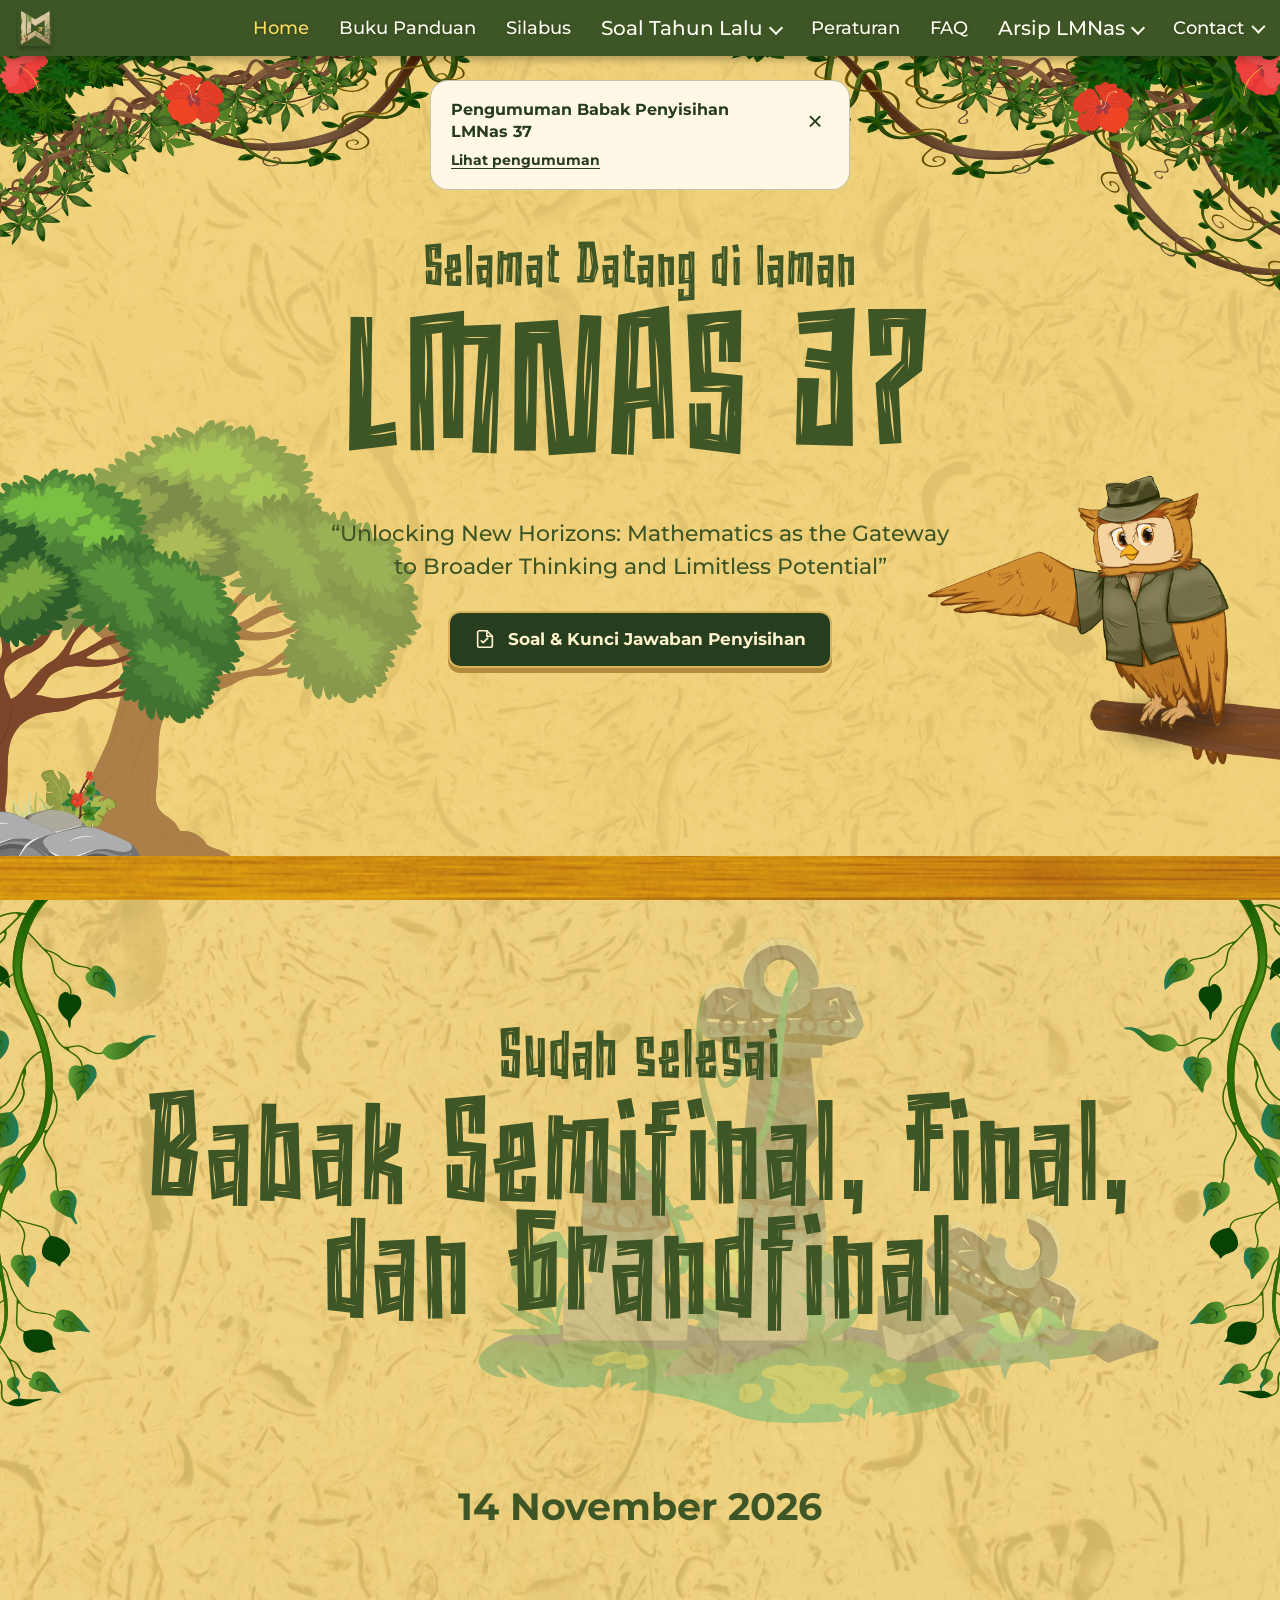
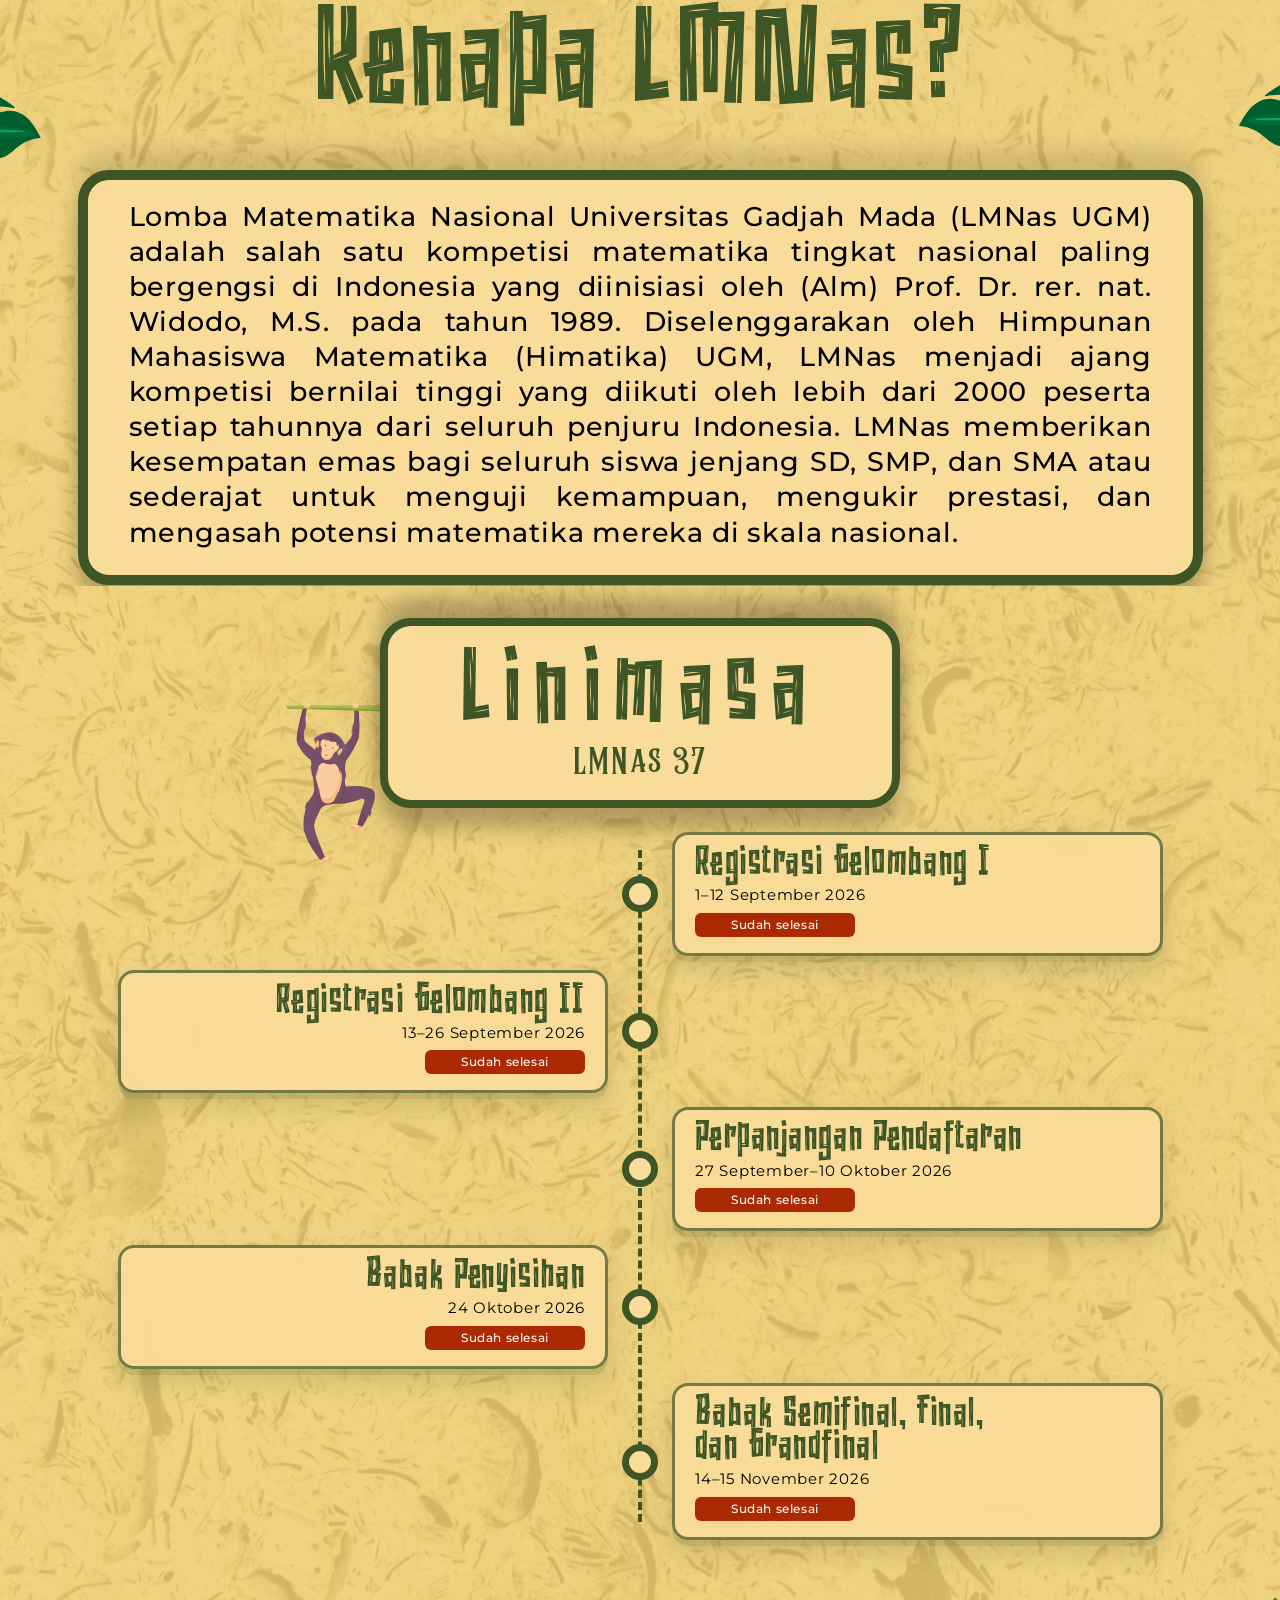
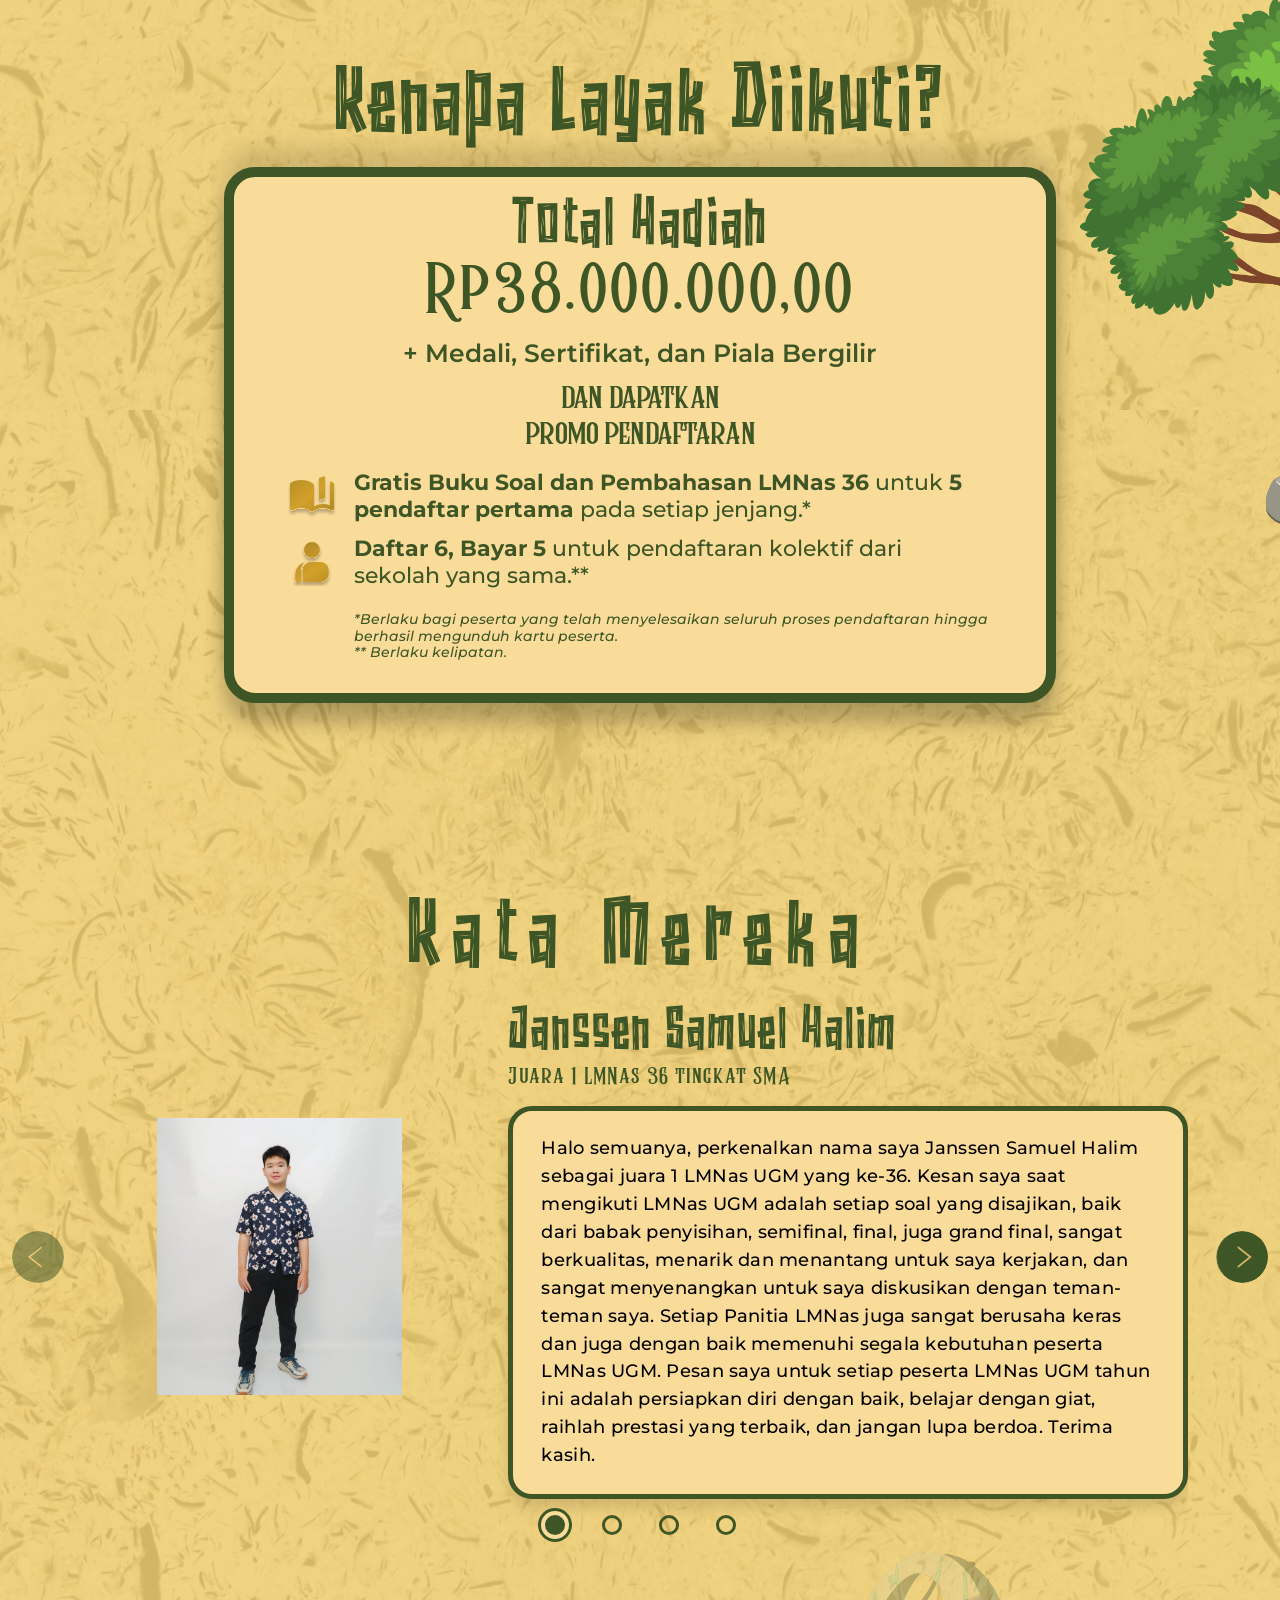
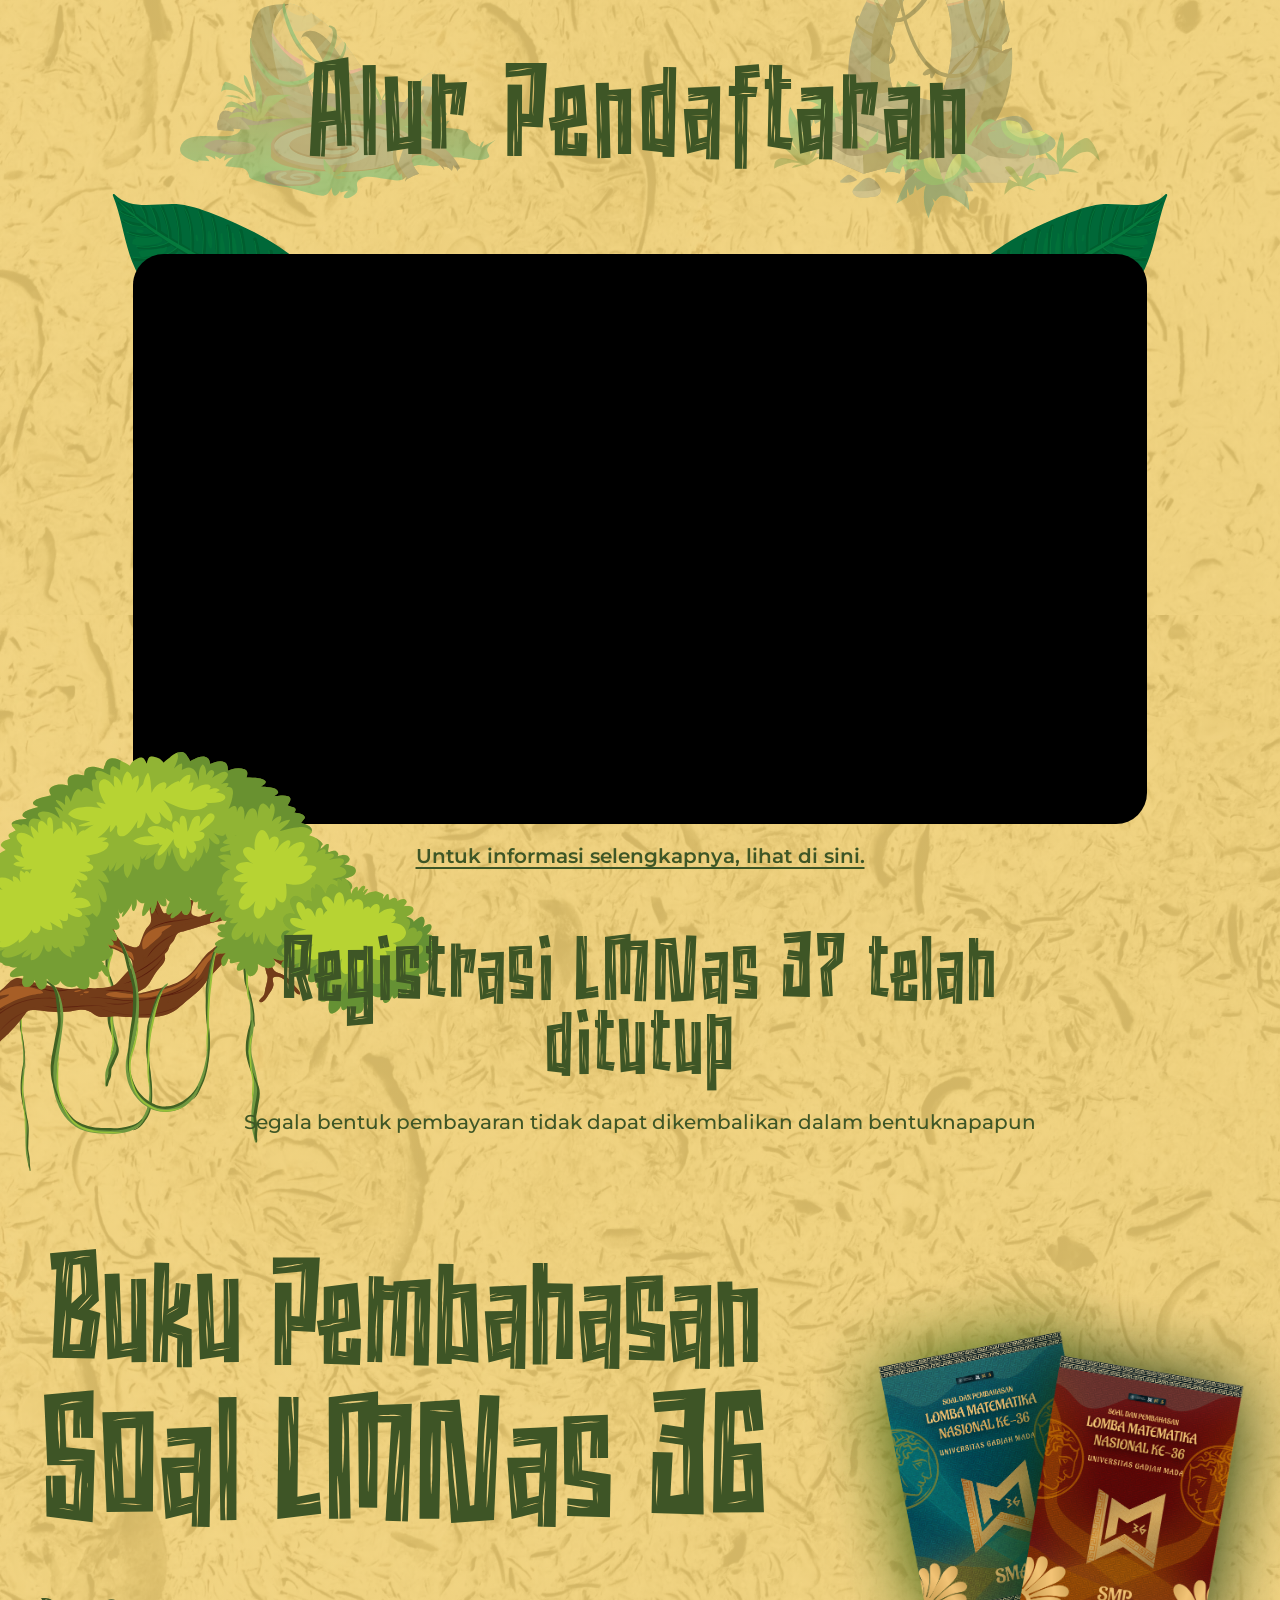
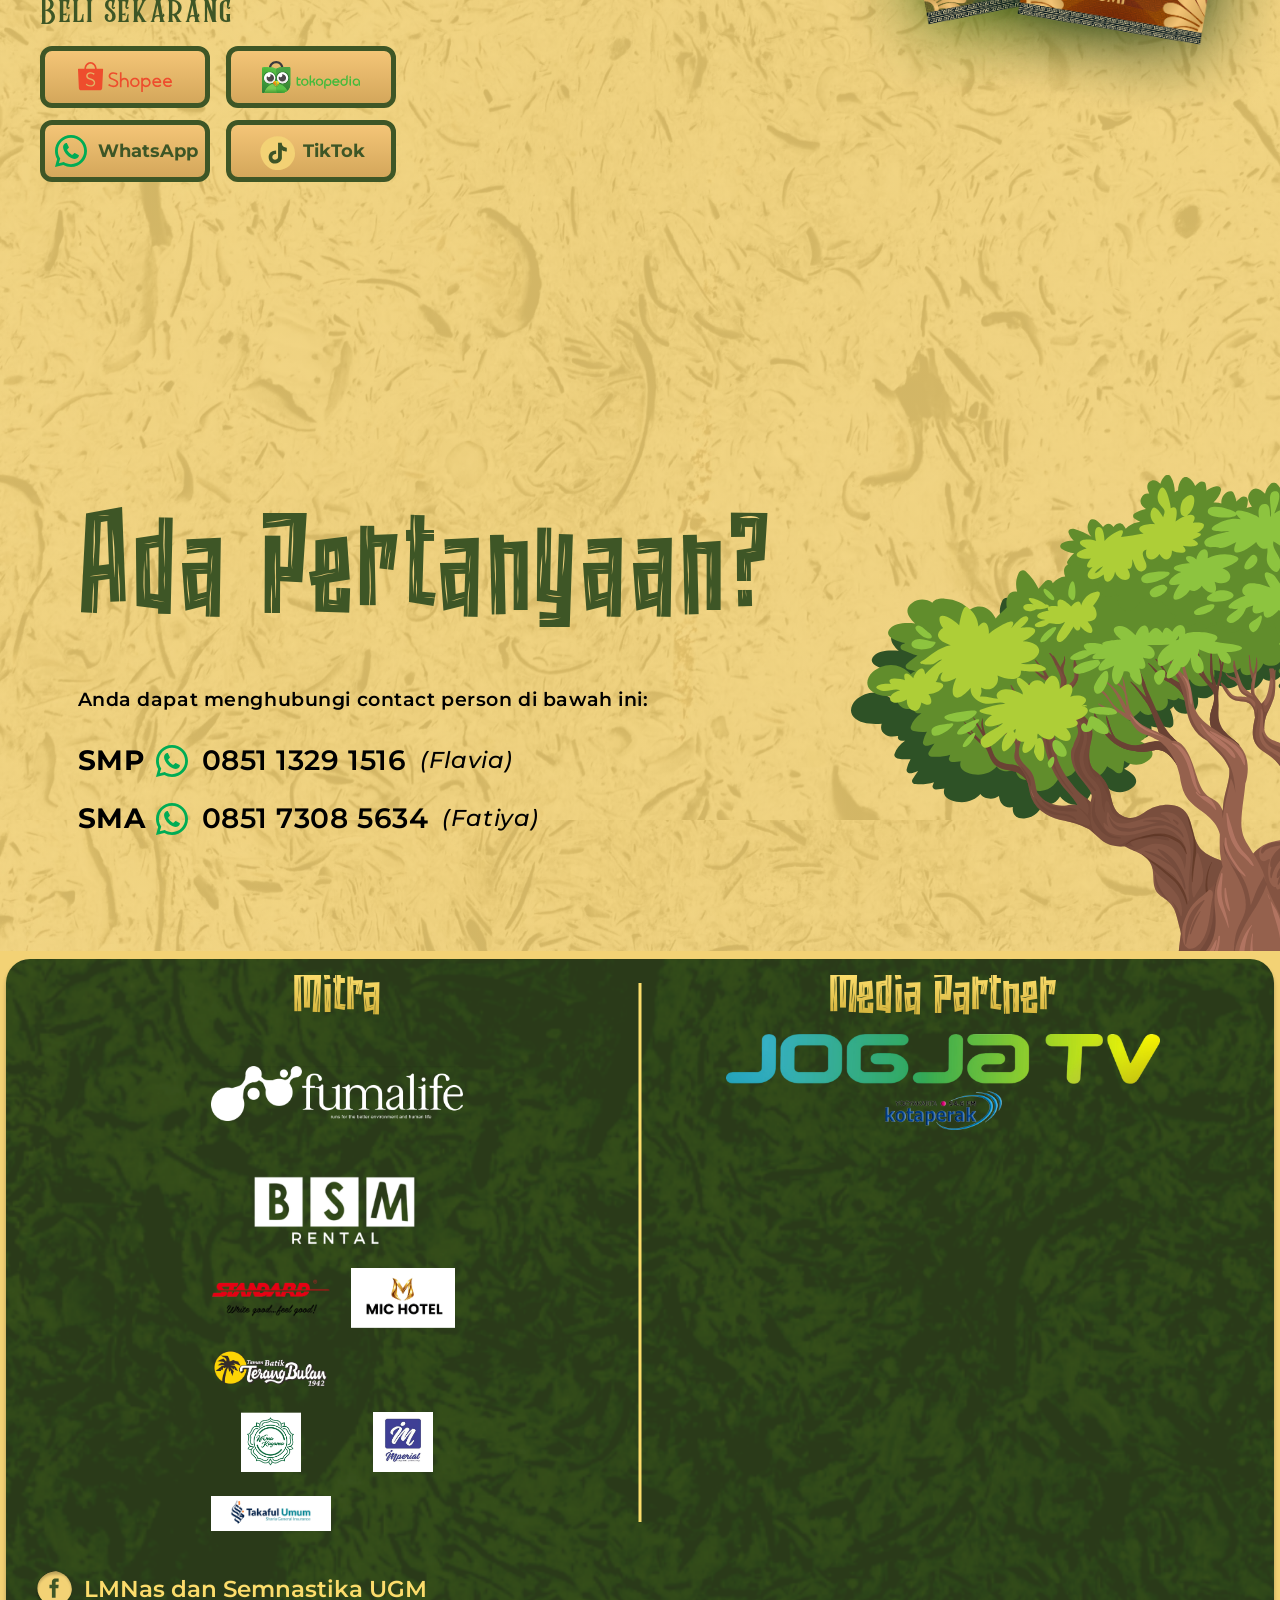
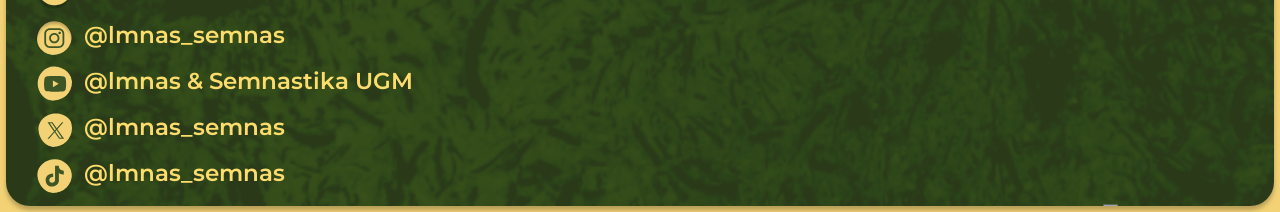
==== index.html @ 6674e200 "fix: make announcement link resilient to WordPress slash stripping" ====
<!doctype html>
<html lang="id">
  <head>
    <meta charset="utf-8" />
    <meta name="viewport" content="width=device-width, initial-scale=1" />
    <meta name="description" content="LMNAS 37 dan Semnastika 18 — kompetisi matematika nasional. Registrasi LMNas 37 telah ditutup. Babak Penyisihan: 24 Oktober 2026." />
    <meta name="robots" content="noindex,follow" />
    <meta name="theme-color" content="#3e5626" />
    <link rel="canonical" href="https://lmnas.fmipa.ugm.ac.id/" />
    <meta property="og:type" content="website" />
    <meta property="og:locale" content="id_ID" />
    <meta property="og:title" content="LMNAS 37 / Semnastika 18" />
    <meta property="og:description" content="Kompetisi matematika nasional untuk pelajar SMP dan SMA/sederajat dari seluruh Indonesia. Registrasi LMNas 37 telah ditutup. Babak Penyisihan: 24 Oktober 2026." />
    <meta property="og:url" content="https://lmnas.fmipa.ugm.ac.id/" />
    <meta property="og:image" content="https://zikzaklucu.github.io/LMNAS-37/Assets/figma/header-logo-bar.png" />
    <meta property="og:image:width" content="933" />
    <meta property="og:image:height" content="218" />
    <meta property="og:image:alt" content="Logo Universitas Gadjah Mada, HIMATIKA, LMNAS 37, dan Semnastika 18" />
    <meta name="twitter:card" content="summary_large_image" />
    <meta name="twitter:title" content="LMNAS 37 / Semnastika 18" />
    <meta name="twitter:description" content="Kompetisi matematika nasional untuk pelajar SMP dan SMA/sederajat dari seluruh Indonesia. Registrasi LMNas 37 telah ditutup. Babak Penyisihan: 24 Oktober 2026." />
    <meta name="twitter:image" content="https://zikzaklucu.github.io/LMNAS-37/Assets/figma/header-logo-bar.png" />
    <meta name="twitter:image:alt" content="Logo Universitas Gadjah Mada, HIMATIKA, LMNAS 37, dan Semnastika 18" />
    <title>LMNAS 37 / Semnastika 18</title>
    <link rel="icon" href="Assets/figma/nav-mark-216.png" type="image/png" />
    <link rel="preconnect" href="https://fonts.googleapis.com" />
    <link rel="preconnect" href="https://fonts.gstatic.com" crossorigin />
    <link href="https://fonts.googleapis.com/css2?family=Montserrat:wght@400;500;600;700&amp;display=swap" rel="stylesheet" />
    <link rel="stylesheet" href="style.css?v=182" />
    <link rel="stylesheet" href="hero-leaves.css?v=6" />
    <link rel="stylesheet" href="hero-owl.css?v=5" />
    <link rel="stylesheet" href="sponsor-tiers.css?v=1" />
    <link rel="stylesheet" href="registration-extension.css?v=3" />
    <link rel="stylesheet" href="answer-key.css?v=4" />
    <link rel="stylesheet" href="announcement.css?v=2" />
    <script src="navigation.js?v=4" defer></script>
    <script src="archive-navigation.js?v=1" defer></script>
    <script src="site-config.js?v=9" defer></script>
    <script src="announcement.js?v=2" defer></script>
    <script src="answer-key.js?v=2" defer></script>
    <script src="countdown.js?v=8" defer></script>
    <script src="script.js?v=17" defer></script>
  </head>
  <body>
    <aside class="floating-announcement" data-preliminary-announcement aria-labelledby="preliminary-announcement-title">
      <div class="floating-announcement-copy">
        <h2 id="preliminary-announcement-title">Pengumuman Babak Penyisihan LMNas 37</h2>
        <p data-announcement-body>Tautan pengumuman akan tersedia segera.</p>
      </div>
      <button class="floating-announcement-close" data-announcement-close type="button" aria-label="Tutup pengumuman babak penyisihan"><span aria-hidden="true">×</span></button>
    </aside>
    <a class="skip-link" href="#main-content">Lewati ke konten utama</a>

    <header class="site-header">
      <a class="brand-mark" href="#home" aria-label="LMNAS 37">
        <img src="Assets/figma/nav-mark-216.png" alt="" />
      </a>
      <button class="nav-toggle" type="button" aria-expanded="false" aria-controls="primary-navigation">
        <span>Menu</span>
        <span class="nav-toggle-icon" aria-hidden="true"></span>
      </button>
      <nav id="primary-navigation" aria-label="Navigasi utama">
        <a href="#home">Home</a>

        <a href="buku-panduan/">Buku Panduan</a>
        <a href="https://drive.google.com/drive/folders/1imqxenO6Xh_K6TGj5i14sCKNBGKQ0Jho?usp=sharing" target="_blank" rel="noopener noreferrer">Silabus</a>
        <details class="nav-papers">
          <summary>Soal Tahun Lalu</summary>
          <div class="nav-papers-menu">
            <a href="soal/36/index.html">LMNas 36</a>
            <a href="soal/35/index.html">LMNas 35</a>
            <a href="soal/34/index.html">LMNas 34</a>
          </div>
        </details>
        <a href="peraturan/">Peraturan</a>
        <a href="faq/">FAQ</a>
        <details class="nav-papers nav-archive">
          <summary>Arsip LMNas</summary>
          <div class="nav-papers-menu">
            <a href="https://lmnas.fmipa.ugm.ac.id/lmnas-36">LMNas 36</a>
            <a href="https://lmnas.fmipa.ugm.ac.id/lmnas-35">LMNas 35</a>
            <a href="https://lmnas.fmipa.ugm.ac.id/beranda-lmnas-34">LMNas 34</a>
            <a href="https://lmnas.fmipa.ugm.ac.id/beranda-lmnas-33">LMNas 33</a>
          </div>
        </details>
        <div class="nav-contact">
          <button type="button" class="nav-contact-toggle" aria-expanded="false" aria-controls="nav-contact-menu">Contact</button>
          <div id="nav-contact-menu" class="nav-contact-menu" hidden>
            <a href="https://wa.me/6285113291516" target="_blank" rel="noopener noreferrer">SMP Contact Person</a>
            <a href="https://wa.me/6285173085634" target="_blank" rel="noopener noreferrer">SMA Contact Person</a>
          </div>
        </div>
      </nav>
    </header>

    <main id="main-content">
      <section class="hero" id="home" aria-labelledby="hero-title" data-hero-owl>
        <div class="hero-leaves" aria-hidden="true">
          <span class="hero-leaf"></span><span class="hero-leaf"></span><span class="hero-leaf"></span>
          <span class="hero-leaf"></span><span class="hero-leaf"></span><span class="hero-leaf"></span>
          <span class="hero-leaf"></span><span class="hero-leaf"></span><span class="hero-leaf"></span>
          <span class="hero-leaf"></span><span class="hero-leaf"></span><span class="hero-leaf"></span>
          <span class="hero-leaf"></span><span class="hero-leaf"></span><span class="hero-leaf"></span>
          <span class="hero-leaf"></span><span class="hero-leaf"></span><span class="hero-leaf"></span>
        </div>

        <img class="hero-art" src="Assets/figma/hero-expedition-updated.svg" alt="" aria-hidden="true" />
        <div class="hero-canopy" aria-hidden="true">
          <img class="hero-canopy-figma hero-canopy-figma--left" src="Assets/figma/hero-canopy-figma.svg" width="1440" height="358" alt="" />
          <img class="hero-canopy-figma hero-canopy-figma--right" src="Assets/figma/hero-canopy-figma.svg" width="1440" height="358" alt="" />
          <img class="hero-branch-right" src="Assets/figma/hero-branch-right.svg" alt="" />
          <img class="hero-canopy-right" src="Assets/figma/hero-canopy-right.svg" alt="" />
          <img class="hero-canopy-left" src="Assets/figma/hero-canopy-left.svg" alt="" />
          <img class="hero-vine-left" src="Assets/figma/hero-vine-left.svg" alt="" />
          <img class="hero-vine-inner-left" src="Assets/figma/hero-vine-inner-left.svg" alt="" />
          <img class="hero-vine-inner-right" src="Assets/figma/hero-vine-inner-right.svg" alt="" />
          <img class="hero-vine-right" src="Assets/figma/hero-vine-right.svg" alt="" />
          <img class="hero-canopy-edge" src="Assets/figma/hero-canopy-edge.svg" alt="" />
          <img class="hero-flower-left" src="Assets/figma/hero-flower-left.svg" alt="" />
          <img class="hero-flower-right" src="Assets/figma/hero-flower-right.svg" alt="" />
        </div>
        <img class="hero-wood-divider" src="Assets/figma/hero-wood-divider.png?v=2" alt="" aria-hidden="true" />
        <div class="hero-copy">
          <p class="hero-welcome">Selamat Datang di laman</p>
          <h1 id="hero-title">LMNAS 37</h1>
          <p class="hero-subhead">“Unlocking New Horizons: Mathematics as the Gateway<br /> to Broader Thinking and Limitless Potential”</p>
          <button class="answer-key-trigger" type="button" aria-haspopup="dialog" aria-controls="answer-key-dialog" data-answer-key-open hidden>
            <svg viewBox="0 0 24 24" fill="none" stroke="currentColor" stroke-width="1.8" stroke-linecap="round" stroke-linejoin="round" aria-hidden="true"><path d="M14 3H6a2 2 0 0 0-2 2v14a2 2 0 0 0 2 2h12a2 2 0 0 0 2-2V9z" /><path d="M14 3v6h6M8 14l2 2 5-5" /></svg>
            <span>Soal &amp; Kunci Jawaban Penyisihan</span>
          </button>
          <noscript><p class="answer-key-noscript"><a href="https://drive.google.com/file/d/1t5GzPcPClTMTX6uxZttShoG0jHZPzkTs/view" target="_blank" rel="noopener noreferrer">Lihat Kunci Jawaban SMP</a> · <a href="https://drive.google.com/file/d/1qr1yrmL4n38Av0sSNV8A2TvAsbzYKuXv/view" target="_blank" rel="noopener noreferrer">Lihat Kunci Jawaban SMA</a> · <a href="https://drive.google.com/file/d/1z6X08ksc03rigrLlyuN0D0G992wh0nbN/view?usp=sharing" target="_blank" rel="noopener noreferrer">Lihat Soal SMP</a> · <a href="https://drive.google.com/file/d/11KLL1XVLK1hoOBWAtTo3L2pQ1D-YM1Rp/view?usp=sharing" target="_blank" rel="noopener noreferrer">Lihat Soal SMA</a></p></noscript>
        </div>
        <div class="hero-owl-stage" aria-hidden="true">
          <img class="hero-mascot" src="Assets/figma/hero-owl-perched.png" width="779" height="606" alt="" aria-hidden="true" decoding="async" />
        </div>
      </section>

      <dialog class="answer-key-dialog" id="answer-key-dialog" aria-labelledby="answer-key-title">
        <button class="answer-key-close" type="button" aria-label="Tutup soal dan kunci jawaban" data-answer-key-close autofocus><span aria-hidden="true">×</span></button>
        <h2 id="answer-key-title">Soal &amp; Kunci Jawaban</h2>
        <div class="answer-key-options">
          <div class="answer-key-option">
            <p class="answer-key-level-label">Jenjang</p>
            <h3>SMP</h3>
            <p data-preliminary-paper-level="smp">Belum tersedia.</p>
            <p data-answer-key-level="smp">Belum tersedia.</p>
          </div>
          <div class="answer-key-option">
            <p class="answer-key-level-label">Jenjang</p>
            <h3>SMA</h3>
            <p data-preliminary-paper-level="sma">Belum tersedia.</p>
            <p data-answer-key-level="sma">Belum tersedia.</p>
          </div>
        </div>
      </dialog>

      <section class="countdown-section" aria-labelledby="countdown-title">
        <img class="countdown-scene" src="Assets/figma/hero-expedition.svg" alt="" aria-hidden="true" loading="lazy" decoding="async" />
        <img class="countdown-art" src="Assets/figma/countdown-vines.svg" alt="" aria-hidden="true" loading="lazy" decoding="async" />
        <div class="countdown-copy">
          <p class="section-kicker">Menuju</p>
          <h2 id="countdown-title">Babak Semifinal</h2>
          <p class="registration-extension-note">14 November 2026</p>
          <p class="countdown-value" role="timer" aria-atomic="true" aria-label="Menghitung waktu menuju Babak Semifinal" data-countdown-label="Menuju Babak Semifinal" data-countdown-target="2026-11-14T00:00:00+07:00">
            <span class="countdown-unit"><span class="countdown-number" data-countdown-part="days">0</span><span class="countdown-unit-label" aria-hidden="true">hari</span></span>
            <span class="countdown-unit"><span class="countdown-number" data-countdown-part="hours">00</span><span class="countdown-unit-label" aria-hidden="true">jam</span></span>
            <span class="countdown-unit"><span class="countdown-number" data-countdown-part="minutes">00</span><span class="countdown-unit-label" aria-hidden="true">menit</span></span>
            <span class="countdown-unit"><span class="countdown-number" data-countdown-part="seconds">00</span><span class="countdown-unit-label" aria-hidden="true">detik</span></span>
          </p>
        </div>
      </section>

      <section class="why-section" aria-labelledby="why-title">
        <img class="why-art" src="Assets/figma/section-foliage.svg" alt="" aria-hidden="true" loading="lazy" decoding="async" />
        <div class="section-inner">
          <h2 class="section-title" id="why-title">Kenapa LMNas?</h2>
          <div class="cream-card why-card">
            <p>Lomba Matematika Nasional Universitas Gadjah Mada (LMNas UGM) adalah salah satu kompetisi matematika tingkat nasional paling bergengsi di Indonesia yang diinisiasi oleh (Alm) Prof. Dr. rer. nat. Widodo, M.S. pada tahun 1989. Diselenggarakan oleh Himpunan Mahasiswa Matematika (Himatika) UGM, LMNas menjadi ajang kompetisi bernilai tinggi yang diikuti oleh lebih dari 2000 peserta setiap tahunnya dari seluruh penjuru Indonesia. LMNas memberikan kesempatan emas bagi seluruh siswa jenjang SD, SMP, dan SMA atau sederajat untuk menguji kemampuan, mengukir prestasi, dan mengasah potensi matematika mereka di skala nasional.</p>
          </div>
        </div>
      </section>

      <section class="timeline-section" id="peta-waktu" aria-labelledby="timeline-title">
        <div class="timeline-inner">
          <img class="timeline-monkey" src="Assets/figma/timeline-monkey-figma.svg?v=4" width="187" height="292" alt="" aria-hidden="true" loading="lazy" decoding="async" />
          <div class="timeline-board">
            <h2 id="timeline-title">Linimasa</h2>
            <p>LMNas 37</p>
          </div>
          <ol class="timeline-list">
            <li class="timeline-entry timeline-entry--right" data-phase-key="registration-one" data-phase-start="2026-09-01T12:00:00+07:00" data-phase-end="2026-09-12T23:59:59+07:00">
              <span class="timeline-dot" aria-hidden="true"></span>
              <div><h3>Registrasi Gelombang I</h3><time datetime="2026-09-01">1–12 September 2026</time><span class="timeline-status">Akan datang</span></div>
            </li>
            <li class="timeline-entry timeline-entry--left" data-phase-key="registration-two" data-phase-start="2026-09-13T00:00:00+07:00" data-phase-end="2026-09-26T23:59:59+07:00">
              <span class="timeline-dot" aria-hidden="true"></span>
              <div><h3>Registrasi Gelombang II</h3><time datetime="2026-09-13">13–26 September 2026</time><span class="timeline-status">Akan datang</span></div>
            </li>
            <li class="timeline-entry timeline-entry--right" data-phase-key="registration-extended" data-phase-start="2026-09-27T00:00:00+07:00" data-phase-end="2026-10-10T23:59:59+07:00">
              <span class="timeline-dot" aria-hidden="true"></span>
              <div><h3>Perpanjangan Pendaftaran</h3><time datetime="2026-09-27">27 September–10 Oktober 2026</time><span class="timeline-status">Akan datang</span></div>
            </li>
            <li class="timeline-entry timeline-entry--left" data-phase-key="preliminary" data-phase-start="2026-10-24T00:00:00+07:00" data-phase-end="2026-10-24T23:59:59+07:00">
              <span class="timeline-dot" aria-hidden="true"></span>
              <div><h3>Babak Penyisihan</h3><time datetime="2026-10-24">24 Oktober 2026</time><span class="timeline-status">Akan datang</span></div>
            </li>
            <li class="timeline-entry timeline-entry--right" data-phase-key="finals" data-phase-start="2026-11-14T00:00:00+07:00" data-phase-end="2026-11-15T23:59:59+07:00">
              <span class="timeline-dot" aria-hidden="true"></span>
              <div><h3>Babak Semifinal, Final,<br />dan Grandfinal</h3><time datetime="2026-11-14">14–15 November 2026</time><span class="timeline-status">Akan datang</span></div>
            </li>
          </ol>
        </div>
      </section>

      <section class="prize-section" aria-labelledby="hadiah">
        <img class="timeline-tree" src="Assets/figma/timeline-tree.svg" alt="" aria-hidden="true" loading="lazy" decoding="async" />
        <div class="section-inner">
          <h2 class="section-title" id="hadiah">Kenapa Layak Diikuti?</h2>
          <div class="cream-card prize-card">
            <div class="prize-primary">
              <p class="prize-heading prize-heading--total">Total Hadiah</p>
              <p class="prize-amount">Rp38.000.000,00</p>
            </div>
            <p class="prize-extras">+ Medali, Sertifikat, dan Piala Bergilir</p>
            <p class="prize-promo-line">dan dapatkan<br />promo pendaftaran</p>
            <div class="prize-benefits">
              <div class="prize-benefit">
                <img src="Assets/figma/prize-book.svg" alt="" aria-hidden="true" loading="lazy" decoding="async" />
                <p><strong>Gratis Buku Soal dan Pembahasan LMNas 36</strong> untuk <strong>5 pendaftar pertama</strong> pada setiap jenjang.*</p>
              </div>
              <div class="prize-benefit">
                <img src="Assets/figma/prize-group.svg" alt="" aria-hidden="true" loading="lazy" decoding="async" />
                <p><strong>Daftar 6, Bayar 5</strong> untuk pendaftaran kolektif dari sekolah yang sama.**</p>
              </div>
              <small>*Berlaku bagi peserta yang telah menyelesaikan seluruh proses pendaftaran hingga berhasil mengunduh kartu peserta.<br />** Berlaku kelipatan.</small>
            </div>
          </div>
        </div>
      </section>

      <section class="testimonial-section" id="testimonial" aria-labelledby="testimonial-title">
        <img class="testimonial-art" src="Assets/figma/testimonial-foliage.svg" alt="" aria-hidden="true" loading="lazy" decoding="async" />
        <div class="section-inner">
          <h2 class="section-title" id="testimonial-title">Kata Mereka</h2>
          <div class="testimonial-carousel" data-testimonial-carousel role="region" aria-roledescription="carousel" aria-labelledby="testimonial-title">
            <p class="visually-hidden" data-carousel-status aria-live="polite">Slide 1 dari 4</p>
            <div class="testimonial-viewport" data-carousel-viewport>
              <div class="testimonial-track" data-carousel-track>
                <article class="testimonial-slide" data-carousel-slide></article>
                <article class="testimonial-slide" data-carousel-slide></article>
                <article class="testimonial-slide" data-carousel-slide></article>
                <article class="testimonial-slide" data-carousel-slide></article>
              </div>
            </div>
            <div class="testimonial-controls">
              <button class="testimonial-arrow" type="button" data-carousel-prev aria-label="Testimoni sebelumnya"></button>
              <div class="testimonial-dots" role="group" aria-label="Pilih testimoni">
                <button type="button" data-carousel-dot="0" aria-label="Testimoni 1" aria-current="true"></button>
                <button type="button" data-carousel-dot="1" aria-label="Testimoni 2"></button>
                <button type="button" data-carousel-dot="2" aria-label="Testimoni 3"></button>
                <button type="button" data-carousel-dot="3" aria-label="Testimoni 4"></button>
              </div>
              <button class="testimonial-arrow" type="button" data-carousel-next aria-label="Testimoni berikutnya"></button>
            </div>
          </div>
        </div>
      </section>

      <section class="flow-section" id="alur" aria-labelledby="flow-title">
        <img class="flow-heading-art" src="Assets/figma/flow-heading-foliage.svg" alt="" aria-hidden="true" loading="lazy" decoding="async" />

        <div class="section-inner">
          <h2 class="section-title" id="flow-title">Alur Pendaftaran</h2>
          <div class="flow-video-stage">
          <img class="flow-raccoon" src="Assets/figma/flow-heading-foliage.svg" alt="" aria-hidden="true" loading="lazy" decoding="async" />
          <figure class="video-card">
            <iframe
              src="https://www.youtube-nocookie.com/embed/_ruwWMc1S_w"
              title="Video Alur Pendaftaran LMNAS 37"
              loading="lazy"
              referrerpolicy="strict-origin-when-cross-origin"
              allow="accelerometer; autoplay; clipboard-write; encrypted-media; gyroscope; picture-in-picture; web-share"
              allowfullscreen></iframe>
          </figure>
          </div>
          <a class="flow-details-link" href="https://drive.google.com/file/d/1pYd8Sj2RYEzygERhh99JPcT_kCFOKEy8/view?usp=sharing" target="_blank" rel="noopener noreferrer">Untuk informasi selengkapnya, lihat di sini.</a>
        </div>
      </section>

      <section class="registration-section" id="pendaftaran" aria-labelledby="registration-title">
        <img class="registration-tree" src="Assets/figma/registration-tree.svg" alt="" aria-hidden="true" loading="lazy" decoding="async" />
        <div class="section-inner">
          <h2 class="registration-title" id="registration-title">Registrasi LMNas 37 telah ditutup</h2>
          <p class="registration-extension-note">Segala bentuk pembayaran tidak dapat dikembalikan dalam bentuknapapun</p>
        </div>
      </section>

      <section class="book-section" id="buku-soal" aria-labelledby="book-promo-title">
        <div class="section-inner">
          <div class="book-promo" aria-labelledby="book-promo-title">
            <div class="book-promo-copy">
              <h3 id="book-promo-title">
                <span class="visually-hidden">Buku Soal dan Pembahasan LMNas</span>
                <img class="book-title-line book-title-line--one" src="Assets/figma/book-title-line-1.svg" alt="" aria-hidden="true" loading="lazy" decoding="async" />
                <img class="book-title-line book-title-line--two" src="Assets/figma/book-title-line-2.svg" alt="" aria-hidden="true" loading="lazy" decoding="async" />
              </h3>
              <p class="book-purchase-cta"><span class="visually-hidden">Beli sekarang</span><span aria-hidden="true">Beli sekarang</span></p>
              <div class="book-stores" aria-label="Saluran pembelian buku LMNas">
                <a class="book-store-link book-store-link--shopee" href="https://shopee.co.id/lmnasstore" target="_blank" rel="noopener noreferrer" aria-label="Beli melalui Shopee">
                  <img src="Assets/figma/book-store-shopee.svg" alt="" aria-hidden="true" loading="lazy" decoding="async" />
                </a>
                <a class="book-store-link book-store-link--tokopedia" href="https://www.tokopedia.com/lmnas-semnas" target="_blank" rel="noopener noreferrer" aria-label="Beli melalui Tokopedia">
                  <img src="Assets/figma/book-store-tokopedia.svg" alt="" aria-hidden="true" loading="lazy" decoding="async" />
                </a>
                <a class="book-store-link book-store-link--whatsapp" href="https://wa.me/6285183126827" target="_blank" rel="noopener noreferrer" aria-label="Beli melalui WhatsApp">
                  <span class="book-store-icon book-store-icon--whatsapp" aria-hidden="true"></span>
                  <span class="book-store-name">WhatsApp</span>
                </a>
                <a class="book-store-link book-store-link--tiktok" href="https://www.tiktok.com/@lmnas_semnas" target="_blank" rel="noopener noreferrer" aria-label="Beli melalui TikTok">
                  <span class="book-store-icon book-store-icon--tiktok" aria-hidden="true"></span>
                  <span class="book-store-name">TikTok</span>
                </a>
              </div>
            </div>
            <div class="book-covers" aria-hidden="true">
              <img src="Assets/figma/book-lmnas-blue.png" alt="" loading="lazy" decoding="async" />
              <img src="Assets/figma/book-lmnas-red.png" alt="" loading="lazy" decoding="async" />
            </div>
          </div>
        </div>
      </section>


      <section class="contact-section" id="kontak" aria-labelledby="contact-title">
        <img class="contact-tree" src="Assets/figma/contact-tree.svg" alt="" aria-hidden="true" loading="lazy" decoding="async" />
        <div class="section-inner contact-inner">
          <h2 class="section-title" id="contact-title">Ada Pertanyaan?</h2>
          <p class="contact-intro">Anda dapat menghubungi contact person di bawah ini:</p>
          <div class="contact-list">
            <p class="contact-person"><strong>SMP</strong><a class="contact-whatsapp" href="https://wa.me/6285113291516" target="_blank" rel="noopener noreferrer" aria-label="WhatsApp SMP — Flavia"><img class="contact-whatsapp-icon" src="Assets/figma/contact-whatsapp-figma.svg" alt="" aria-hidden="true" loading="lazy" decoding="async" /><span>0851 1329 1516</span></a><em>Flavia</em></p>
            <p class="contact-person"><strong>SMA</strong><a class="contact-whatsapp" href="https://wa.me/6285173085634" target="_blank" rel="noopener noreferrer" aria-label="WhatsApp SMA — Fatiya"><img class="contact-whatsapp-icon" src="Assets/figma/contact-whatsapp-figma.svg" alt="" aria-hidden="true" loading="lazy" decoding="async" /><span>0851 7308 5634</span></a><em>Fatiya</em></p>
          </div>
        </div>
      </section>
    </main>

    <footer class="footer" aria-label="Media partner, mitra, dan kanal resmi">
      <div class="footer-stage">
        <img class="footer-visual" src="Assets/figma/footer-panel-divider-home3.png" alt="" aria-hidden="true" loading="lazy" decoding="async" />
        <div class="footer-partners">
          <section class="footer-partner-group footer-partner-group--mitra">
            <h2 class="footer-heading footer-heading--partner">Mitra</h2>
            <ul class="footer-logo-list" aria-label="Mitra LMNAS 37">
              <li class="footer-logo footer-logo--standard"><img src="Assets/sponsors/standard.png" alt="Standard" loading="lazy" decoding="async" /></li>
              <li class="footer-logo footer-logo--bsm"><img src="Assets/sponsors/bsm-rental-figma.png" alt="BSM Rental" loading="lazy" decoding="async" /></li>
              <li class="footer-logo footer-logo--mic"><img src="Assets/sponsors/mic-hotel.png" alt="MIC Hotel" loading="lazy" decoding="async" /></li>
              <li class="footer-logo footer-logo--taman-batik"><img src="Assets/sponsors/taman-batik-terang-bulan.png" alt="Taman Batik Terang Bulan" loading="lazy" decoding="async" /></li>
              <li class="footer-logo footer-logo--raden"><img src="Assets/sponsors/raden-ht.png" alt="Raden HT" loading="lazy" decoding="async" /></li>
              <li class="footer-logo footer-logo--wisma"><img src="Assets/sponsors/wisma-kagama.png" alt="Wisma Kagama" loading="lazy" decoding="async" /></li>
              <li class="footer-logo footer-logo--imperial"><img src="Assets/sponsors/imperial-digital-printing-figma.png" alt="Imperial Digital Printing" loading="lazy" decoding="async" /></li>
              <li class="footer-logo footer-logo--takaful"><img src="Assets/sponsors/takaful-umum-figma.png" alt="Takaful Umum" loading="lazy" decoding="async" /></li>
              <li class="footer-logo footer-logo--fumalife"><img src="Assets/sponsors/manulife-figma.png" alt="Fumalife" loading="lazy" decoding="async" /></li>
            </ul>
          </section>
          <section class="footer-partner-group footer-partner-group--media">
            <h2 class="footer-heading footer-heading--media">Media Partner</h2>
            <ul class="footer-logo-list" aria-label="Media partner LMNAS 37">
              <li class="footer-logo footer-logo--jogja-tv"><img src="Assets/partners/jogja-tv.png" alt="Jogja TV" loading="lazy" decoding="async" /></li>
              <li class="footer-logo footer-logo--kotaperak"><img src="Assets/partners/kotaperak-figma.png" alt="Kotaperak 94.6 FM" loading="lazy" decoding="async" /></li>
            </ul>
          </section>
        </div>
        <div class="footer-socials" aria-label="Kanal resmi LMNAS dan Semnastika UGM">
          <img class="footer-socials-art" src="Assets/figma/footer-socials-home3.svg" alt="" aria-hidden="true" loading="lazy" decoding="async" />
          <a href="https://www.facebook.com/lombamatematika/" class="footer-social footer-social--facebook" target="_blank" rel="noopener noreferrer" aria-label="Facebook LMNas dan Semnastika UGM"><span>LMNas dan Semnastika UGM</span></a>
          <a href="https://www.instagram.com/lmnas_semnas/" class="footer-social footer-social--instagram" target="_blank" rel="noopener noreferrer" aria-label="Instagram LMNas dan Semnastika UGM"><span>@lmnas_semnas</span></a>
          <a href="https://www.youtube.com/@lmnas_semnas" class="footer-social footer-social--youtube" target="_blank" rel="noopener noreferrer" aria-label="YouTube LMNas dan Semnastika UGM"><span>@lmnas &amp; Semnastika UGM</span></a>
          <a href="https://x.com/lmnas_semnas" class="footer-social footer-social--x" target="_blank" rel="noopener noreferrer" aria-label="X LMNas dan Semnastika UGM"><span>@lmnas_semnas</span></a>
          <a href="https://www.tiktok.com/@lmnas_semnas" class="footer-social footer-social--tiktok" target="_blank" rel="noopener noreferrer" aria-label="TikTok LMNas dan Semnastika UGM"><span>@lmnas_semnas</span></a>
        </div>
      </div>
    </footer>
  </body>
</html>
---- style.css ----
@font-face {
  font-family: Naluka;
  src: url("Assets/fonts/Naluka.ttf") format("truetype");
  font-display: swap;
}

@font-face {
  font-family: "Rumble Brave";
  src: url("Assets/fonts/Rumble%20Brave.otf") format("opentype");
  font-display: swap;
}

:root {
  --yellow: #f3d275;
  --cream: #fadc9a;
  --green: #3e5626;
  --green-dark: #263d1e;
  --gold: #fddc60;
  --wood: #c08529;
  --ink: #1e2a1a;
  --texture: url("Assets/figma/paper-texture.webp");
  --display: Naluka, Georgia, serif;
  --body: Montserrat, Arial, sans-serif;
}

* { box-sizing: border-box; }
html { scroll-behavior: smooth; }
body {
  min-width: 320px;
  margin: 0;
  color: var(--ink);
  background-color: var(--yellow);
  background-image: linear-gradient(rgba(243, 210, 117, .868), rgba(243, 210, 117, .868)), var(--texture);
  background-position: center top, calc(50% - 11px) top;
  background-repeat: repeat, repeat-y;
  background-size: auto, 2406px auto;
  font-family: var(--body);
  font-weight: 500;
  line-height: 1.45;
  overflow-x: hidden;
}
img { display: block; max-width: 100%; }
/* UGM's canvas embeds have grid rows without an outer gutter container.
   Reset only the wrappers hosting this microsite, not other WordPress rows. */
body > .tpb-row:has(#main-content),
.tpb-html > .row:has(> .widget-html > #main-content) { margin-inline: 0; }
body > .tpb-row:has(#main-content) > .tpb-html,
.widget-html:has(> #main-content) { padding-inline: 0; }
a { color: inherit; }
button, a { -webkit-tap-highlight-color: transparent; }
:focus-visible { outline: 4px solid var(--green-dark); outline-offset: 4px; }
.visually-hidden { position: absolute !important; width: 1px !important; height: 1px !important; padding: 0 !important; margin: -1px !important; overflow: hidden !important; clip: rect(0, 0, 0, 0) !important; white-space: nowrap !important; border: 0 !important; }
.site-header :focus-visible { outline-color: var(--gold); }
.skip-link { position: fixed; z-index: 100; top: 12px; left: 12px; padding: 10px 14px; color: var(--cream); background: var(--green-dark); transform: translateY(-150%); }
.skip-link:focus { transform: translateY(0); }

.site-header {
  position: sticky;
  z-index: 30;
  top: 0;
  display: flex;
  align-items: center;
  justify-content: flex-end;
  height: 64px;
  padding: 0 37px;
  border-bottom: 0;
  background: var(--green);
  box-shadow: 0 4px 7px rgba(0,0,0,.25);
}

@media screen and (min-width: 783px) {
  body.admin-bar .site-header { top: 32px; }
}
@media screen and (max-width: 782px) {
  body.admin-bar .site-header { top: 46px; }
}
.brand-mark { width: 40px; height: 41px; flex: 0 0 auto; box-shadow: 0 3px 4px rgba(0,0,0,.25); }
.brand-mark img { width: 100%; height: 100%; object-fit: contain; }
.site-header > nav { display: flex; align-items: center; gap: 30px; margin-left: auto; }
.site-header nav a { display: inline-flex; min-height: 44px; align-items: center; color: #fffdf2; font-size: 20px; line-height: 1.5; text-decoration: none; text-shadow: 0 0 4px rgba(0,0,0,.25); }
.site-header nav a[aria-current] { color: var(--gold); text-decoration: none; }
.site-header nav a:hover { color: var(--gold); }
.nav-contact { position: relative; color: #fffdf2; font-size: 20px; line-height: 1.5; text-shadow: 0 0 4px rgba(0,0,0,.25); }
.nav-contact-toggle { display: flex; min-height: 44px; align-items: center; gap: 8px; padding: 0; border: 0; color: inherit; background: transparent; cursor: pointer; font: inherit; text-shadow: inherit; }
.nav-contact-toggle::after { width: 8px; height: 8px; border-right: 2px solid currentColor; border-bottom: 2px solid currentColor; content: ""; transform: rotate(45deg) translateY(-2px); transition: transform 160ms ease; }
.nav-contact-toggle[aria-expanded="true"]::after { transform: rotate(225deg) translate(-2px, -2px); }
.nav-contact-toggle:hover, .nav-contact-toggle[aria-expanded="true"] { color: var(--gold); }
.nav-contact-menu { position: absolute; z-index: 31; top: calc(100% + 8px); right: 0; display: grid; min-width: 240px; gap: 4px; padding: 8px; border: 2px solid var(--gold); border-radius: 10px; background: var(--green); box-shadow: 0 8px 18px rgba(0,0,0,.28); }
.nav-contact-menu[hidden] { display: none; }
.site-header .nav-contact-menu a { min-height: 44px; padding: 8px 12px; border-radius: 6px; background: rgba(255,255,255,.05); font-size: 15px; line-height: 1.2; text-align: left; text-shadow: none; }
.site-header .nav-contact-menu a:hover { background: rgba(253,220,96,.12); }
.nav-toggle { display: none; }

/* SMMC-style archive: edition navigation leads to document-list pages. */
.nav-papers { position: relative; color: #fffdf2; font-size: 20px; }
.nav-papers summary { display: flex; align-items: center; gap: 8px; min-height: 44px; cursor: pointer; list-style: none; }
.nav-papers summary::-webkit-details-marker { display: none; }
.nav-papers summary::after { content: ""; width: 8px; height: 8px; border-right: 2px solid currentColor; border-bottom: 2px solid currentColor; transform: rotate(45deg); }
.nav-papers[open] summary, .nav-papers summary:hover { color: var(--gold); }
.nav-papers summary:focus-visible { outline: 4px solid var(--gold); outline-offset: 4px; }
.nav-papers-menu { position: absolute; z-index: 32; top: 100%; left: 0; display: grid; min-width: 180px; padding: 8px; border: 2px solid var(--gold); background: var(--green); }
.nav-papers:not([open]) > .nav-papers-menu { display: none; }
.nav-archive > .nav-papers-menu { left: auto; right: 0; }
.site-header .nav-papers-menu a { min-height: 44px; padding: 8px 14px; font-size: 16px; white-space: nowrap; }
.site-header .nav-papers-menu a:hover { background: rgba(253,220,96,.12); }
.nav-papers[open] summary::after { transform: rotate(225deg); }
@media (prefers-reduced-motion: no-preference) {
  .nav-papers summary, .nav-contact-toggle { transition: color 180ms ease; }
  .nav-papers summary::after { transition: transform 180ms ease; }
  .nav-papers[open] > .nav-papers-menu,
  .nav-contact-menu:not([hidden]) { animation: nav-menu-enter 220ms ease-out; }
  .site-header .nav-papers-menu a, .site-header .nav-contact-menu a { transition: color 160ms ease, background-color 160ms ease; }
}
@media (prefers-reduced-motion: reduce) {
  .nav-contact-toggle::after { transition: none; }
}
@keyframes nav-menu-enter {
  from { opacity: 0; transform: translateY(-6px); }
  to { opacity: 1; transform: translateY(0); }
}
html:has(.paper-page) { scroll-snap-type: none; }
.paper-page { width: min(900px, calc(100% - 40px)); min-height: calc(100svh - 64px); margin-inline: auto; padding: clamp(32px, 6vw, 72px) 0 64px; }
.paper-breadcrumb { display: flex; flex-wrap: wrap; align-items: center; gap: 12px; font-size: 14px; }
.paper-breadcrumb a { display: inline-flex; min-height: 44px; align-items: center; }
.paper-page h1 { margin: 18px 0 12px; color: var(--green); font: 400 clamp(36px, 5vw, 64px)/1.2 var(--display); }
.paper-intro { margin: 0 0 30px; max-width: 620px; }
.paper-list { list-style: none; margin: 0; padding: 0; }
.paper-list > li { display: grid; grid-template-columns: 42px minmax(0, 1fr); column-gap: 18px; padding: 20px 0; border-bottom: 1px solid var(--wood); }
.paper-icon { display: grid; align-self: start; place-items: center; width: 38px; height: 48px; margin-top: 8px; border: 2px solid var(--green); border-radius: 2px; color: var(--green); font-size: 10px; font-weight: 700; }
.paper-file-link { display: flex; align-items: center; min-height: 44px; width: fit-content; max-width: 100%; color: var(--green-dark); font-weight: 700; font-size: 18px; text-decoration: none; overflow-wrap: anywhere; }
.paper-file-link:hover { text-decoration: underline; text-underline-offset: 4px; }
.paper-meta { display: block; font-size: 13px; }
.paper-download, .paper-video a { display: inline-flex; align-items: center; min-height: 44px; color: var(--green-dark); text-underline-offset: 4px; }
.paper-download { font-size: 14px; }
.paper-note { margin-top: 24px; font-size: 13px; }
.paper-video { margin-top: 36px; padding-top: 20px; border-top: 2px solid var(--wood); }
.paper-video h2 { margin: 0 0 8px; color: var(--green); font: 400 30px/1.3 var(--display); }
.paper-video a { overflow-wrap: anywhere; }
@media (min-width: 641px) and (max-width: 1200px) {
  .site-header:has(.nav-papers) > nav { gap: clamp(8px, 1.5vw, 20px); }
  .site-header:has(.nav-papers) nav > a, .site-header:has(.nav-papers) .nav-contact, .nav-papers { font-size: clamp(11px, 1.45vw, 18px); }
}
@media (max-width: 640px) {
  .nav-papers { grid-column: 1 / -1; font-size: 15px; }
  .nav-papers summary { justify-content: center; padding: 7px 10px; border-radius: 6px; background: rgba(255,255,255,.05); }
  .nav-papers-menu { position: static; min-width: 0; grid-template-columns: repeat(3, minmax(0, 1fr)); gap: 4px; margin-top: 6px; padding: 0; border: 0; }
  .site-header .nav-papers-menu a { justify-content: center; padding: 8px 4px; font-size: 14px; }
  .paper-list > li { column-gap: 12px; }
}

.hero, .countdown-section, .why-section, .timeline-section, .prize-section, .testimonial-section, .flow-section, .registration-section, .contact-section, .footer { position: relative; isolation: isolate; overflow: hidden; }
.hero { z-index: 1; height: 626px; min-height: 626px; overflow-x: clip; overflow-y: visible; clip-path: inset(0 0 -90px); }
.hero::before { position: absolute; z-index: -2; inset: 0; background: rgba(243, 210, 117, .4); content: ""; pointer-events: none; }
.hero-wood-divider { position: absolute; z-index: 5; bottom: 0; left: 50%; width: 1856px; height: 50px; max-width: none; transform: translateX(-50%); object-fit: fill; pointer-events: none; }
.hero-art { position: absolute; z-index: -1; top: 90px; left: calc(50% - 812px); width: 1152.09px; max-width: none; clip-path: inset(0 0 49.8% 0); transform: scale(1.3); transform-origin: left 50.2%; }
.hero-mascot { position: absolute; z-index: 3; right: calc(50% - 705.9px); top: 84px; width: 272.9px; height: auto; max-width: none; pointer-events: none; }
.hero-copy { position: relative; z-index: 4; display: grid; grid-template-columns: minmax(0, 1fr); justify-items: center; width: min(100%, 900px); margin-inline: auto; padding-top: 57px; text-align: center; }
.hero-welcome { margin: 0 0 36px; color: var(--green); font-family: var(--display); font-size: 40px; letter-spacing: .05em; line-height: 57px; }
.hero-canopy { position: absolute; z-index: 2; top: 0; left: 50%; width: 1440px; height: 141px; transform: translateX(-50%); pointer-events: none; }
.hero-canopy img { position: absolute; max-width: none; }
.hero-branch-right { display: none; }
.hero-canopy-figma { display: none; }
.hero-canopy-right { left: 884px; top: -82px; width: 540px; }
.hero-canopy-left { left: 18px; top: -100px; width: 540px; }
.hero-vine-left { left: -45px; top: 30px; width: 241px; }
.hero-vine-inner-left { left: 198px; top: -71px; width: 222px; }
.hero-vine-inner-right { left: 1020px; top: -63px; width: 224px; }
.hero-vine-right { left: 1265px; top: 22px; width: 241px; }
.hero-canopy-edge { left: -26px; top: -19px; width: 1495px; }
.hero-flower-left { left: 164px; top: 23px; width: 60px; }
.hero-flower-right { left: 1216px; top: 23px; width: 60px; }
.section-kicker { width: 318px; margin: 0; color: var(--green); font-family: var(--display); font-size: 40px; letter-spacing: .08em; line-height: 1.45; }
h1, h2, h3, p { overflow: visible; }
.hero h1 { margin: 0; color: var(--green); font-family: var(--display); font-size: 135px; font-weight: 400; letter-spacing: .035em; line-height: 1.2; }
.hero-copy .hero-subhead { width: 700px; max-width: calc(100% - 40px); margin: 26px 0 0; color: var(--green); font-family: var(--body); font-size: 22px; font-weight: 500; letter-spacing: 0; line-height: 1.5; }
.hero-cta { position: relative; display: grid; place-items: center; margin-top: 45px; }
.hero-cta .hero-flowers { display: none; }
.hero-cta::before, .hero-cta::after { position: absolute; top: 50%; width: 90px; height: 119px; background-image: url("Assets/figma/hero-flowers.svg"); background-size: 410px 119px; background-repeat: no-repeat; transform: translateY(-50%); content: ""; pointer-events: none; }
.hero-cta::before { right: calc(100% + 36px); background-position: left center; }
.hero-cta::after { left: calc(100% + 36px); background-position: right center; }
.hero-cta .figma-button { position: relative; z-index: 1; }
.figma-button { display: inline-flex; width: 344px; height: 84px; align-items: center; justify-content: center; padding: 8px 24px; color: var(--green); border: 5px solid var(--green); border-radius: 15px; background: linear-gradient(180deg, #f4c577, #d4a75b); box-shadow: 0 4px 8px rgba(0,0,0,.25); font-family: "Rumble Brave", Georgia, serif; font-size: 48px; letter-spacing: .05em; line-height: 1; text-decoration: none; }
.figma-button:hover { filter: brightness(1.05); transform: translateY(-1px); }
.hero-cta .figma-button { width: 300px; max-width: calc(100vw - 48px); height: auto; min-height: 64px; gap: 20px; padding: 16px 24px; border: 2px solid #d8b45e; border-radius: 6px; color: #fff3ce; background: var(--green-dark); box-shadow: 0 4px 0 #192b14; font-family: var(--body); font-size: 16px; font-weight: 700; letter-spacing: .06em; line-height: 1.3; transition: background-color 180ms ease, transform 180ms ease, box-shadow 180ms ease; }
.hero-cta .figma-button::after { width: 9px; height: 9px; flex: 0 0 9px; border-top: 2px solid currentColor; border-right: 2px solid currentColor; transform: rotate(45deg); content: ""; }
.hero-cta .figma-button:hover { filter: none; transform: none; }
@media (hover: hover) and (pointer: fine) {
  .hero-cta .figma-button:hover { background: #344e26; transform: translateY(-2px); box-shadow: 0 6px 0 #192b14; }
}
.hero-cta .figma-button:active { transform: translateY(3px); box-shadow: 0 1px 0 #192b14; }
@media (prefers-reduced-motion: reduce) {
  .hero-cta .figma-button { transition: none; }
}
.hero-cta .figma-button:focus-visible { outline: 3px solid var(--green-dark); outline-offset: 5px; }

/* Reserve floor space for the larger Buma on narrow, short screens. */
@media (max-width: 640px) {
  .hero:has(.hero-mascot) { min-height: max(750px, calc(100svh - 56px)); }
}

/* Desktop hero polish: fill the header-aware viewport without loosening the composition. */
@media (min-width: 1201px) {
  .hero { height: auto; min-height: max(626px, calc(100svh - 64px)); }
  .hero-art {
    top: auto;
    bottom: -524px;
    left: calc(50% - 832px);
    transform-origin: calc(832px - 50vw) 50.2%;
    -webkit-mask-image: linear-gradient(to right, transparent calc(832px - 50vw), #000 calc(844px - 50vw));
    mask-image: linear-gradient(to right, transparent calc(832px - 50vw), #000 calc(844px - 50vw));
  }
  /* Home3 frame 2816:2708: authored corners, hero origin y=112. */
  .hero-canopy { top: 0; left: 0; width: 100%; height: 358px; transform: none; }
  .hero-canopy > img:not(.hero-canopy-figma) { display: none; }
  .hero-canopy .hero-canopy-figma { display: block; top: 0; width: 1440px; height: auto; }
  .hero-canopy-figma--left { left: 0; clip-path: inset(0 720px 0 0); }
  .hero-canopy-figma--right { right: 0; left: auto; clip-path: inset(0 0 0 720px); }
  .hero-copy { padding-top: clamp(57px, calc(50svh - 312px), 138px); }
  .hero-welcome { margin-bottom: 12px; padding-bottom: 16px; }
  .hero-cta { margin-top: 25px; }
  .hero-mascot { top: auto; right: calc(50% - 624.9px); bottom: -151px; width: 340px; }
  .hero-wood-divider { height: 44px; }
}

@media (min-width: 1201px) and (max-width: 1332px) {
  .hero { min-height: max(626px, calc(100svh - 56px)); }
  .hero-copy { padding-top: clamp(57px, calc(50svh - 308px), 138px); }
}

/* The countdown vines overlap the hero divider; UGM section margins must not separate them. */
#main-content > .hero { margin-bottom: 0; }
.countdown-section { height: auto; min-height: 647px; padding-bottom: 24px; overflow-x: clip; overflow-y: visible; }
.countdown-scene { position: absolute; z-index: -2; top: -536px; left: 8px; width: 1152.09px; max-width: none; pointer-events: none; }
.countdown-art { position: absolute; z-index: -1; top: -24px; left: 50%; width: 1498px; max-width: none; transform: translateX(-50%); }
.countdown-section .countdown-art { max-width: none; height: auto; }
.countdown-copy { position: relative; z-index: 2; display: grid; justify-items: center; padding-top: 138px; text-align: center; }
.countdown-copy .section-kicker { width: 100%; margin-inline: auto; justify-self: center; font-family: var(--display); font-size: 48px; letter-spacing: .05em; line-height: 1; text-align: center; white-space: nowrap; }
.countdown-copy h2 { width: 1120px; max-width: calc(100% - 48px); margin: 26px 0 0; color: var(--green); font-family: var(--display); font-size: 100px; font-weight: 400; letter-spacing: .05em; line-height: 1.15; }
.countdown-copy--active h2 { order: 1; }
.countdown-copy--active .section-kicker { order: 2; margin-top: clamp(14px, 1.5vw, 24px); }
.countdown-copy--active .countdown-value { order: 3; }
.countdown-value { display: grid; grid-template-columns: repeat(4, minmax(0, 1fr)); align-items: start; gap: 20px; width: min(820px, calc(100% - 48px)); margin: 25px 0 0; color: var(--green); font-family: "Rumble Brave", Georgia, serif; font-size: 68px; letter-spacing: .05em; line-height: 1.016; }
.countdown-unit { display: grid; justify-items: center; gap: 8px; min-width: 0; }
.countdown-unit-label { color: var(--green); font-family: var(--body); font-size: 18px; font-weight: 600; letter-spacing: .02em; line-height: 1; }

.section-inner, .timeline-inner, .footer-inner { position: relative; z-index: 2; width: 1125px; max-width: calc(100% - 80px); margin-inline: auto; }
.section-title { margin: 0 0 48px; color: var(--green); font-family: var(--display); font-size: 96px; font-weight: 400; letter-spacing: .05em; line-height: 1.08; text-align: center; }
.why-section { height: 610px; padding-top: 28px; }
.why-art { position: absolute; z-index: -1; top: 0; left: 50%; width: 1952.35px; max-width: none; transform: translateX(-50%); }
.why-section .section-title { width: 651px; max-width: 100%; height: 136px; margin: 0 auto 30px; line-height: 136px; white-space: nowrap; }
.cream-card { border: 10px solid var(--green); border-radius: 31px; background: var(--cream); box-shadow: 0 20px 20px rgba(0,0,0,.25), 0 -20px 20px rgba(0,0,0,.12); }
.why-card { width: 1125px; height: 415px; padding: 19px 41px; }
.why-card p { width: 1024px; max-width: 100%; height: 350px; margin: 0; color: #000; font-size: 27px; letter-spacing: .03em; line-height: 1.3; text-align: justify; }

.timeline-section { height: 1410px; }
.timeline-section::before { position: absolute; z-index: -1; top: 350px; bottom: 210px; left: 50%; border-left: 5px dashed var(--green); content: ""; }
.timeline-monkey { position: absolute; z-index: 1; top: 80px; right: calc(50% + 290px); left: auto; width: clamp(110px, calc(20.26vw - 56.13px), 187px); height: auto; max-width: none; pointer-events: none; }
.timeline-tree { position: absolute; z-index: 1; top: 0; right: -205px; width: 581px; max-width: none; }
.timeline-board { position: relative; z-index: 2; width: 641px; height: 244px; margin: 80px auto 0; padding: 0; border: 10px solid var(--green); border-radius: 31px; background: var(--cream); box-shadow: 0 20px 20px rgba(0,0,0,.25), 0 -20px 20px rgba(0,0,0,.25); color: var(--green); text-align: center; }
.timeline-board h2 { position: absolute; top: 28px; left: 49px; width: 524px; height: 136px; margin: 0; color: var(--green); font-family: var(--display); font-size: 96px; font-weight: 400; letter-spacing: .19em; line-height: 136px; white-space: nowrap; }
.timeline-board p { position: absolute; top: 157px; left: 224px; width: 175px; height: 48px; margin: 0; color: var(--green); font-family: "Rumble Brave", Georgia, serif; font-size: 48px; letter-spacing: .05em; line-height: 48px; white-space: nowrap; }
.timeline-list { position: relative; z-index: 2; width: 1140px; height: 1380px; margin: 80px auto 0; padding: 0; list-style: none; }
.timeline-entry { position: absolute; display: flex; width: 493px; min-height: 147px; align-items: flex-start; }
.timeline-entry--right { right: 0; }
.timeline-entry--left { left: 0; text-align: right; }
.timeline-entry:nth-child(1) { top: 0; }
.timeline-entry:nth-child(2) { top: 267px; }
.timeline-entry:nth-child(3) { top: 495px; }
.timeline-entry:nth-child(4) { top: 719px; }
.timeline-entry div { position: absolute; top: 0; text-align: center; }
.timeline-entry > div {
  border: 3px solid rgba(62, 86, 38, .72);
  border-radius: 16px;
  background: rgba(250, 220, 154, .94);
  box-shadow: 0 6px 0 rgba(62, 86, 38, .12), 0 14px 24px rgba(38, 61, 30, .14);
}
.timeline-entry--right div { left: 57px; }
.timeline-entry--left div { right: 57px; }
.timeline-entry:nth-child(1) div { width: 404px; }
.timeline-entry:nth-child(2) div { width: 421px; }
.timeline-entry:nth-child(3) div { width: 301px; }
.timeline-entry:nth-child(4) div { width: 405px; }
.timeline-entry h3 { margin: 0; color: var(--green); font-family: var(--display); font-size: 40px; font-weight: 400; letter-spacing: .05em; line-height: 57px; text-align: center; white-space: nowrap; }
.timeline-entry:nth-child(4) h3 { white-space: normal; }
.timeline-entry time { display: block; margin-top: 15px; color: #000; font-family: "Montserrat", sans-serif; font-size: 17px; font-weight: 400; letter-spacing: .05em; line-height: 32px; text-align: center; white-space: nowrap; }
.timeline-status { display: block; width: 176px; height: 27px; margin: 16px auto 0; padding: 0; border-radius: 6px; color: #fff; background: #8a5a17; font-size: 14px; font-weight: 500; letter-spacing: .05em; line-height: 27px; text-align: center; }
.timeline-status--active { background: #006d26; }
.timeline-status--complete { background: #ab2a02; }
.timeline-dot { position: absolute; z-index: 3; top: 6px; width: 45px; height: 45px; border: 9px solid var(--green); border-radius: 50%; background: var(--cream); }
.timeline-entry--right .timeline-dot { left: 0; }
.timeline-entry--left .timeline-dot { right: 0; }
.timeline-reveal-item { opacity: 1; transform: none; }
.timeline-motion-ready .timeline-reveal-item {
  opacity: 0;
  transform: translate3d(var(--timeline-reveal-x, 0), 22px, 0);
  transition: opacity 560ms cubic-bezier(.22, 1, .36, 1), transform 560ms cubic-bezier(.22, 1, .36, 1);
  transition-delay: var(--timeline-reveal-delay, 0ms);
}
.timeline-motion-ready .timeline-entry--left { --timeline-reveal-x: -32px; }
.timeline-motion-ready .timeline-entry--right { --timeline-reveal-x: 32px; }
.timeline-motion-ready .timeline-entry:nth-child(2) { --timeline-reveal-delay: 70ms; }
.timeline-motion-ready .timeline-entry:nth-child(3) { --timeline-reveal-delay: 140ms; }
.timeline-motion-ready .timeline-entry:nth-child(4) { --timeline-reveal-delay: 210ms; }
.timeline-motion-ready .timeline-reveal-item.is-visible { opacity: 1; transform: none; }
.timeline-motion-ready .timeline-entry .timeline-dot {
  transform: scale(.72);
  transition: transform 420ms cubic-bezier(.34, 1.56, .64, 1);
  transition-delay: calc(var(--timeline-reveal-delay, 0ms) + 110ms);
}
.timeline-motion-ready .timeline-entry.is-visible .timeline-dot { transform: scale(1); }

.prize-section { height: 1637px; margin-top: -350px; padding-top: 0; }
.prize-section .section-inner { height: 100%; }
.prize-section .section-title { position: absolute; top: 500px; left: 50%; width: 902px; height: 136px; margin: 0; line-height: 136px; text-align: center; white-space: nowrap; scroll-margin-top: 132px; transform: translateX(-50%); }
.prize-card { position: absolute; top: 675px; left: 50%; width: 1153px; height: 900px; margin: 0; padding: 0; color: var(--green); text-align: center; transform: translateX(-50%); }
.prize-heading { position: absolute; left: 0; width: 100%; margin: 0; color: var(--green); font-family: var(--display); font-weight: 400; letter-spacing: .05em; }
.prize-heading--total { top: 28px; font-size: 80px; line-height: 113px; }
.prize-amount, .prize-promo-line { font-family: "Rumble Brave", Georgia, serif; font-size: 90px; font-weight: 500; letter-spacing: .05em; line-height: .95; text-transform: none; }
.prize-amount { position: absolute; top: 144px; left: 0; width: 100%; margin: 0; }
.prize-extras { position: absolute; top: 238px; left: 0; width: 100%; margin: 0; font-size: 38px; font-weight: 600; line-height: 46px; }
.prize-promo-line { position: absolute; top: 326px; left: 0; width: 100%; margin: 0; padding-inline: 40px; color: var(--green); letter-spacing: -.025em; text-align: center; white-space: nowrap; }
.prize-benefits { position: absolute; top: 520px; left: 85px; width: 963px; text-align: left; }
.prize-benefit { display: grid; grid-template-columns: 60px minmax(0, 1fr); align-items: center; gap: 35px; min-height: 96px; }
.prize-benefit img { width: 60px; height: 60px; }
.prize-benefit p { margin: 0; font-size: 35px; font-weight: 500; line-height: 1.23; }
.prize-benefit strong { font-weight: 700; }
.prize-benefits small { display: block; margin: 22px 0 0 9px; padding-bottom: 18px; color: var(--green); font-size: 20px; font-style: italic; font-weight: 500; line-height: 1.15; }

.testimonial-section { height: auto; min-height: 0; padding-top: 72px; overflow-x: clip; overflow-y: visible; }
.testimonial-section .section-title { width: 881px; height: 181px; margin: 0 auto 28px; font-size: 128px; letter-spacing: .2em; line-height: 181px; white-space: nowrap; }
.testimonial-art { position: absolute; z-index: -1; top: 666px; left: 50%; width: 1776px; max-width: none; transform: translateX(-50%); }
.testimonial-card { margin: 0 auto; text-align: center; }
.testimonial-frame { position: relative; width: 604px; height: 626px; margin-inline: auto; }
.testimonial-photo { position: absolute; top: 89px; left: 106px; width: 396px; height: 448px; max-width: none; object-fit: cover; object-position: center top; }
.testimonial-border { position: absolute; inset: 0; width: 100%; height: 100%; max-width: none; }
.testimonial-card figcaption { position: relative; z-index: 2; }
.testimonial-name { display: flex; align-items: center; justify-content: center; margin-top: 28px; color: var(--green); }
.testimonial-name h3 { margin: 0; font-family: var(--display); font-size: 64px; font-weight: 400; letter-spacing: .05em; line-height: 1; }
.testimonial-award { margin: 24px 0 0; color: #000; font-family: "Rumble Brave", Georgia, serif; font-size: 52px; letter-spacing: .05em; }
.testimonial-copy { width: 1085px; height: auto; min-height: 0; margin: 28px auto 0; padding: 14px 29px; border: 10px solid var(--green); border-radius: 31px; background: var(--cream); box-shadow: 0 8px 14px rgba(45,38,20,.16); color: #000; font-family: var(--body); font-size: 27px; font-weight: 500; letter-spacing: .05em; line-height: 1.2; text-align: justify; }

#main-content .flow-section { height: auto; min-height: calc(100svh - 64px); padding-top: 40px; scroll-margin-top: 112px; }
.flow-heading-art { position: absolute; z-index: 0; top: 84px; left: 50%; width: 1083px; max-width: none; transform: translateX(-50%); clip-path: polygon(0 0, 42.3% 0, 42.3% 42.6%, 57.7% 42.6%, 57.7% 0, 100% 0, 100% 100%, 0 100%); pointer-events: none; }
.flow-raccoon { position: absolute; z-index: 3; top: 84px; left: 50%; width: 1083px; max-width: none; transform: translateX(-50%); clip-path: inset(14.2% 42.3% 57.4% 42.3%); pointer-events: none; }
.flow-section .section-title { position: relative; z-index: 2; width: 920px; height: 136px; margin: 0 auto 34px; font-size: 96px; line-height: 136px; white-space: nowrap; }
.video-card { position: relative; z-index: 2; width: 1014px; height: 570px; margin: 0 auto; overflow: hidden; border-radius: 31px; background: #000; }
.video-card iframe { display: block; width: 100%; height: 100%; border: 0; }
.flow-details-link { position: relative; z-index: 2; display: flex; width: fit-content; max-width: 100%; min-height: 44px; align-items: center; justify-content: center; margin: 16px auto 0; padding: 6px 8px; color: var(--green); font-family: var(--body); font-size: 20px; font-weight: 600; line-height: 1.4; text-align: center; text-decoration-line: underline; text-decoration-thickness: .08em; text-underline-offset: .18em; }
.flow-details-link:focus-visible { outline: 3px solid var(--green); outline-offset: 3px; }
@media (hover: hover) and (pointer: fine) {
  .flow-details-link:hover { color: var(--green-dark); }
}

#main-content .registration-section { height: auto; min-height: 100svh; padding-top: 72px; overflow-x: clip; overflow-y: visible; text-align: center; scroll-margin-top: 112px; }
.registration-tree { position: absolute; z-index: 0; top: -128px; left: -151px; width: 589px; max-width: none; pointer-events: none; }
.registration-section .section-inner { z-index: 2; }
.registration-kicker { margin: 0; color: var(--green); font-family: "Rumble Brave", Georgia, serif; font-size: 64px; letter-spacing: .05em; line-height: 81px; }
.registration-title { width: 1140px; max-width: 100%; height: 170px; margin: 10px auto 46px; color: var(--green); font-family: var(--display); font-size: 120px; font-weight: 400; letter-spacing: .2em; line-height: 170px; white-space: nowrap; }
.book-section { position: relative; isolation: isolate; overflow-x: clip; overflow-y: visible; text-align: center; }
.book-section > .section-inner { z-index: 2; }
.book-section .book-promo { margin-top: 0; }
.book-promo { position: relative; left: 50%; display: grid; width: 1264px; max-width: none; min-height: 510px; grid-template-columns: 733px 531px; align-items: start; margin: 131px auto 0; text-align: left; transform: translateX(-50%); }
.book-promo-copy h3 { display: flex; width: 733px; flex-direction: column; align-items: flex-start; margin: 0; }
.book-title-line { max-width: none; }
.book-title-line--one { width: 721px; height: 122px; margin-left: 10px; }
.book-title-line--two { width: 733px; height: 142px; margin-top: 19px; margin-left: 4px; }
.book-purchase-cta { display: flex; width: 249px; height: 44px; align-items: center; margin: 85px 0 15px; color: var(--green); font-family: "Rumble Brave", Georgia, serif; font-size: 40px; letter-spacing: .05em; line-height: 1; }
.book-stores { display: grid; width: 356px; grid-template-columns: repeat(2, 170px); gap: 12px 16px; }
.book-stores a { position: relative; display: flex; width: 170px; height: 62px; align-items: center; justify-content: center; overflow: hidden; border: 5px solid var(--green); border-radius: 12px; background: linear-gradient(180deg, #f4c577, #d4a75b); transition: transform 180ms ease, box-shadow 180ms ease, border-color 180ms ease; }
.book-stores img { width: auto; height: 30px; max-width: calc(100% - 24px); }
.book-store-link--tokopedia img { height: 32px; }
.book-store-link--whatsapp, .book-store-link--tiktok { gap: 8px; color: var(--green); font-family: var(--body); font-size: 18px; font-weight: 700; text-decoration: none; }
.book-store-icon { display: block; width: 38px; height: 38px; flex: 0 0 38px; background-repeat: no-repeat; }
.book-store-icon--whatsapp { background-image: url("Assets/figma/contact-whatsapp-figma.svg"); background-position: center; background-size: 32px 32px; }
.book-store-icon--tiktok { background-image: url("Assets/figma/footer-socials-home3.svg"); background-position: -557px -45px; background-size: 904px 82.7px; }
.book-stores a:focus-visible { outline: 3px solid var(--gold); outline-offset: 4px; }
.book-stores a:active { transform: translateY(0); box-shadow: 0 2px 4px rgba(0,0,0,.18); }
@media (hover: hover) and (pointer: fine) {
  .book-stores a:hover { transform: translateY(-2px); box-shadow: 0 5px 9px rgba(0,0,0,.22); border-color: var(--green-dark); }
}
.contact-whatsapp img { display: block; width: 32px; height: 32px; flex: 0 0 32px; object-fit: contain; }
.book-covers { position: relative; width: 531px; height: 541px; margin-top: -124px; }
.book-covers img { position: absolute; max-width: none; }
.book-covers img:first-child { top: 0; left: 10px; width: 470px; }
.book-covers img:last-child { top: 28px; left: 172px; width: 463px; }

.contact-section { height: 490px; padding-top: 52px; scroll-margin-top: 112px; }
.contact-tree { position: absolute; z-index: 1; top: 14px; right: -302px; width: 731px; max-width: none; pointer-events: none; }
.contact-inner { z-index: 2; }
.contact-section .section-title { width: 894px; height: 136px; margin: 0 0 38px; font-size: 96px; line-height: 136px; text-align: left; white-space: nowrap; }
.contact-intro { margin: 0 0 26px; color: #000; font-family: var(--body); font-size: 19px; font-weight: 600; letter-spacing: .03em; line-height: 1.35; }
.contact-list { display: grid; gap: 14px; }
.contact-person { display: grid; grid-template-columns: 64px 32px max-content max-content; column-gap: 14px; align-items: center; margin: 0; color: #000; font-family: var(--body); font-size: 28px; font-weight: 500; letter-spacing: .02em; line-height: 1.2; }
.contact-person strong { grid-column: 1; font-weight: 700; }
.contact-whatsapp { display: grid; grid-column: 2 / 4; grid-template-columns: 32px max-content; align-items: center; gap: 14px; min-height: 44px; color: inherit; text-decoration: none; }
.contact-whatsapp:hover > span, .contact-whatsapp:focus-visible > span { text-decoration: underline; text-underline-offset: .12em; }
.contact-whatsapp img { width: 32px; height: 32px; }
.contact-whatsapp > span { font-weight: 600; }
.contact-person em { grid-column: 4; position: relative; font-size: .82em; font-style: italic; font-weight: 500; white-space: nowrap; }
.contact-person em::before { content: "("; }
.contact-person em::after { content: ")"; }

/* One-viewport desktop timeline composition. */
@media (min-width: 1201px) {
  .timeline-section {
    display: grid;
    height: auto;
    min-height: calc(100svh - 64px);
    align-content: center;
    padding: 32px 0;
  }
  .timeline-section::before {
    display: none;
  }
  .timeline-inner {
    display: grid;
    row-gap: clamp(18px, 2.8vh, 24px);
  }
  .timeline-board {
    width: min(520px, calc(100% - 40px));
    height: 190px;
    margin: 0 auto;
    border-width: 8px;
  }
  .timeline-board h2 {
    top: 20px;
    left: 50%;
    width: calc(100% - 24px);
    height: 103px;
    font-size: 74px;
    line-height: 103px;
    transform: translateX(-50%);
  }
  .timeline-board p {
    top: 119px;
    left: 50%;
    width: 100%;
    height: 36px;
    font-size: 36px;
    line-height: 36px;
    transform: translateX(-50%);
  }
  .timeline-list {
    display: grid;
    width: min(1060px, calc(100% - 80px));
    height: auto;
    margin: 0 auto;
    grid-template-columns: minmax(0, 1fr);
    row-gap: 14px;
  }
  .timeline-list::before {
    position: absolute;
    z-index: 0;
    top: 18px;
    bottom: 18px;
    left: 50%;
    border-left: 4px dashed var(--green);
    content: "";
    pointer-events: none;
    transform: translateX(-50%);
  }
  .timeline-entry {
    position: relative;
    top: auto;
    right: auto;
    bottom: auto;
    left: auto;
    display: grid;
    width: 100%;
    grid-template-columns: minmax(0, 1fr) 64px minmax(0, 1fr);
    min-height: 0;
    align-items: center;
  }
  .timeline-entry--right {
    right: auto;
    padding: 0;
    text-align: left;
  }
  .timeline-entry--left {
    left: auto;
    padding: 0;
    text-align: right;
  }
  .timeline-list .timeline-entry > div {
    position: static;
    top: auto;
    width: 100%;
    min-width: 0;
    padding: 14px 20px 16px;
    text-align: inherit;
  }
  .timeline-list .timeline-entry {
    top: auto;
  }
  .timeline-entry--right > div { grid-column: 3; grid-row: 1; }
  .timeline-entry--left > div { grid-column: 1; grid-row: 1; }
  .timeline-dot {
    position: relative;
    top: auto;
    right: auto;
    left: auto;
    grid-column: 2;
    grid-row: 1;
    justify-self: center;
    width: 36px;
    height: 36px;
    border-width: 7px;
  }
  .timeline-entry h3 {
    font-size: clamp(28px, 2.25vw, 32px);
    line-height: 1.15;
    text-align: inherit;
    text-wrap: balance;
  }
  .timeline-entry time {
    margin-top: 4px;
    font-size: 15px;
    line-height: 1.25;
    text-align: inherit;
  }
  .timeline-entry--right .timeline-status {
    margin-right: auto;
    margin-left: 0;
  }
  .timeline-entry--left .timeline-status {
    margin-right: 0;
    margin-left: auto;
  }
  .timeline-status {
    width: fit-content;
    min-width: 160px;
    height: 24px;
    margin-top: 8px;
    padding: 0 16px;
    font-size: 12px;
    line-height: 24px;
  }
  .timeline-monkey {
    top: 80px;
    right: calc(50% + 250px);
    left: auto;
    width: 112px;
    height: auto;
  }
}

/* One-viewport desktop prize composition. */
@media (min-width: 1201px) {
  .prize-section {
    display: grid;
    height: auto;
    min-height: calc(100svh - 64px);
    margin-top: 0;
    padding: 32px 0;
    align-content: center;
  }
  .prize-section .section-inner {
    width: min(1260px, calc(100% - 80px));
    max-width: calc(100% - 80px);
    display: grid;
    row-gap: 22px;
    height: auto;
  }
  .prize-section .section-title {
    position: static;
    width: min(902px, calc(100% - 80px));
    height: auto;
    margin: 0 auto;
    font-size: clamp(64px, 5.1vw, 74px);
    line-height: 1.05;
    white-space: nowrap;
    transform: none;
  }
  .prize-card {
    position: static;
    display: flex;
    flex-direction: column;
    align-items: center;
    width: min(980px, 65vw);
    height: auto;
    min-height: 0;
    gap: 12px;
    margin: 0 auto;
    padding: 28px 54px 32px;
    transform: none;
  }
  .prize-primary {
    display: flex;
    flex-direction: column;
    align-items: center;
    gap: 2px;
    width: 100%;
    min-width: 0;
  }
  .prize-heading,
  .prize-amount,
  .prize-extras,
  .prize-promo-line,
  .prize-benefits {
    position: static;
    top: auto;
    left: auto;
    width: auto;
  }
  .prize-heading--total {
    align-self: center;
    justify-self: auto;
    font-size: clamp(48px, 3.7vw, 56px);
    line-height: 1.05;
    text-align: center;
  }
  .prize-amount {
    align-self: center;
    justify-self: auto;
    font-size: clamp(68px, 5.1vw, 78px);
    line-height: 1;
    text-align: center;
    white-space: nowrap;
  }
  .prize-extras {
    width: 100%;
    font-size: clamp(25px, 1.85vw, 29px);
    line-height: 1.2;
    text-align: center;
  }
  .prize-promo-line {
    width: 100%;
    margin: 2px 0;
    padding-inline: 0;
    font-size: clamp(34px, 2.6vw, 40px);
    line-height: 1.08;
    white-space: normal;
    text-align: center;
  }
  .prize-benefits {
    display: grid;
    grid-template-columns: minmax(0, 1fr);
    gap: 12px;
    width: min(820px, 100%);
    margin: 0 auto;
  }
  .prize-benefit {
    grid-template-columns: 48px minmax(0, 1fr);
    align-items: start;
    gap: 18px;
    min-height: 0;
  }
  .prize-benefit img {
    width: 48px;
    height: 48px;
    margin-top: 3px;
  }
  .prize-benefit p {
    font-size: clamp(22px, 1.75vw, 26px);
    line-height: 1.2;
    text-align: left;
  }
  .prize-benefits small {
    margin: 2px 0 0 66px;
    padding-top: 8px;
    padding-bottom: 0;
    font-size: clamp(14px, 1.1vw, 16px);
    line-height: 1.2;
    text-align: left;
  }
  .prize-section .timeline-tree {
    top: 20px;
    right: -255px;
    width: 500px;
    pointer-events: none;
  }
}

@media (min-width: 1201px) and (max-height: 800px) {
  .timeline-board {
    height: 176px;
  }
  .timeline-board h2 {
    top: 14px;
    height: 94px;
    font-size: 68px;
    line-height: 94px;
  }
  .timeline-board p {
    top: 108px;
  }
  .timeline-list {
    row-gap: 10px;
  }
  .timeline-inner {
    row-gap: 16px;
  }
  .timeline-list .timeline-entry > div {
    padding: 10px 16px 12px;
  }
  .timeline-entry h3 {
    font-size: clamp(27px, 2.15vw, 30px);
    line-height: 1.1;
  }
  .prize-section .section-inner {
    row-gap: 18px;
  }
  .prize-section .section-title {
    font-size: clamp(64px, 5vw, 70px);
  }
  .prize-card {
    gap: 8px;
    padding: 24px 48px 28px;
  }
  .prize-primary {
    gap: 0;
  }
  .prize-heading--total {
    font-size: clamp(44px, 3.5vw, 52px);
  }
  .prize-amount {
    font-size: clamp(64px, 5vw, 72px);
  }
  .prize-extras {
    font-size: 25px;
  }
  .prize-promo-line {
    font-size: clamp(32px, 2.45vw, 37px);
  }
  .prize-benefits {
    gap: 10px;
  }
  .prize-benefit {
    grid-template-columns: 44px minmax(0, 1fr);
    gap: 16px;
  }
  .prize-benefit img {
    width: 44px;
    height: 44px;
  }
  .prize-benefit p {
    font-size: 23px;
    line-height: 1.18;
  }
  .prize-benefits small {
    margin-left: 60px;
    padding-top: 6px;
    font-size: 14px;
  }
  .prize-section .timeline-tree {
    right: -240px;
    width: 500px;
  }
}

@media (min-width: 1201px) and (max-width: 1332px) {
  .prize-section .timeline-tree {
    right: -300px;
  }
}

.footer { position: relative; background: #f3d275; overflow: hidden; }
.footer-stage { position: relative; width: 100%; aspect-ratio: 2914 / 1125; margin-inline: auto; }
.footer-visual { position: absolute; inset: 0; width: 100%; height: 100%; object-fit: fill; }
.footer-partners { position: absolute; inset: 0; }
.footer-partner-group { position: absolute; inset: 0; }
.footer-heading { position: absolute; top: 7.5%; width: 54.8%; margin: 0; color: #fcdd6c; background: linear-gradient(180deg, #fcdd6c 0%, #c4a329 100%); background-clip: text; font-family: var(--display); font-size: 3.106vw; font-weight: 400; line-height: 1.53; text-align: center; -webkit-background-clip: text; -webkit-text-fill-color: transparent; }
.footer-heading--media { right: 0; }
.footer-heading--partner { left: 0; }
.footer-logo-list { margin: 0; padding: 0; list-style: none; }
.footer-logo { position: absolute; }
.footer-logo img { display: block; width: 100%; height: 100%; object-fit: contain; }
.footer-socials { position: absolute; top: 76.1%; left: 11.7%; width: 73.6%; aspect-ratio: 1072 / 98; }
.footer-socials-art { display: none; }
.footer-social { position: absolute; display: flex; width: 100%; height: 45%; min-height: 44px; align-items: center; gap: 12px; border-radius: 6px; color: #fcdd6c; font-family: "Montserrat", sans-serif; font-size: 18px; font-weight: 600; line-height: 1; text-decoration: none; }
.footer-social::before { display: grid; width: 38px; height: 38px; flex: 0 0 38px; place-items: center; background-color: transparent; background-image: url("Assets/figma/footer-socials-home3.svg"); background-repeat: no-repeat; background-size: 904px 82.7px; content: ""; }
.footer-social--facebook::before { background-position: 0 0; }
.footer-social--instagram::before { background-position: -378px 0; }
.footer-social--youtube::before { background-position: -658px 0; }
.footer-social--x::before { background-position: -209px -38px; }
.footer-social--tiktok::before { background-position: -557px -45px; }
.footer-social span { position: static; overflow: visible; width: auto; height: auto; margin: 0; clip: auto; clip-path: none; white-space: nowrap; }
.footer-social:hover { background: rgba(253, 220, 96, .14); }
.footer-social:focus-visible { outline-color: var(--gold); }
.footer-social--facebook { top: 0; left: 0; width: 32%; height: 45%; }
.footer-social--instagram { top: 0; left: 41%; width: 25%; height: 45%; }
.footer-social--youtube { top: 0; right: 0; width: 29%; height: 45%; }
.footer-social--x { bottom: 0; left: 23%; width: 27%; height: 45%; }
.footer-social--tiktok { right: 14%; bottom: 0; width: 25%; height: 45%; }

@media (min-width: 1333px) {
  .footer-stage { aspect-ratio: 2914 / 800; }
  .footer-socials { top: 74.5%; }
}

@media (min-width: 1333px) {
  .footer-socials { display: grid; grid-template-columns: repeat(3, minmax(0, 1fr)); grid-template-rows: repeat(2, 44px); column-gap: clamp(8px, 1.25vw, 18px); row-gap: 4px; align-items: center; aspect-ratio: auto; }
  .footer-social { position: relative; inset: auto; width: 100%; height: 44px; justify-content: center; }
  .footer-social--facebook { inset: auto; grid-column: 1; grid-row: 1; width: 100%; height: 44px; }
  .footer-social--instagram { inset: auto; grid-column: 2; grid-row: 1; width: 100%; height: 44px; }
  .footer-social--youtube { inset: auto; grid-column: 3; grid-row: 1; width: 100%; height: 44px; }
  .footer-social--x { inset: auto; grid-column: 1 / span 2; grid-row: 2; width: 100%; height: 44px; }
  .footer-social--tiktok { inset: auto; grid-column: 2 / span 2; grid-row: 2; width: 100%; height: 44px; }
}

@media (min-width: 1333px) {
  .footer-partner-group { position: absolute; inset: auto; top: 0; right: auto; bottom: 0; left: auto; width: 50%; }
  .footer-partner-group--mitra { left: 0; }
  .footer-partner-group--media { right: 0; }
  .footer-heading { width: 100%; }
  .footer-heading--partner { left: 0; }
  .footer-heading--media { right: 0; }
  .footer-heading { font-size: clamp(34px, 2.7vw, 42px); line-height: 1.35; }
  .footer-logo-list { position: absolute; top: 23.5%; right: 8%; bottom: 28.5%; left: 8%; display: grid; align-items: stretch; justify-items: stretch; gap: 6px 10px; margin: 0; padding: 0; }
  .footer-partner-group--mitra .footer-logo-list { right: 12%; }
  .footer-partner-group--media .footer-logo-list { left: 12%; }
  .footer-partner-group--mitra .footer-logo-list { grid-template-columns: repeat(3, minmax(0, 1fr)); grid-template-rows: repeat(3, minmax(0, 1fr)); }
  .footer-partner-group--media .footer-logo-list { grid-template-columns: repeat(2, minmax(0, 1fr)); grid-template-rows: minmax(0, 1fr); }
  .footer-logo { position: relative; inset: auto; width: 100%; height: 100%; min-width: 0; min-height: 0; }
  .footer-partner-group--mitra .footer-logo--mic img { transform: scale(1.08); }
  .footer-partner-group--mitra .footer-logo--wisma img,
  .footer-partner-group--mitra .footer-logo--imperial img { transform: scale(1.1); }
  .footer-partner-group--mitra .footer-logo--manulife img { transform: scale(.86); }
  .footer-partner-group--media .footer-logo--jogja-tv img { transform: scale(.82); }
  .footer-partner-group--media .footer-logo--kotaperak img { transform: scale(.78); }
}

@media (max-width: 1332px) {
  .site-header { height: 56px; padding: 0 18px; }
  .brand-mark { width: 34px; height: 35px; }
  .site-header nav a, .nav-contact { font-size: 18px; }
  #main-content .flow-section { min-height: calc(100svh - 56px); }
}

@media (max-width: 1200px) {
  .hero { z-index: auto; height: calc(100svh - 56px); min-height: 530px; overflow: hidden; clip-path: none; }
  .hero-art { top: auto; bottom: -350px; left: -100px; width: 800px; }
  .hero-mascot { top: auto; right: 1%; bottom: -90px; width: 184px; }
  .hero-canopy { transform: translateX(-50%) scale(.75); transform-origin: center top; }
  .hero-welcome { margin-bottom: 20px; font-size: 32px; line-height: 1.4; }
  .hero-cta .hero-flowers { display: none; }
  .hero-cta::before, .hero-cta::after { display: none; }
  .hero-copy { padding-top: 102px; }
  .hero h1 { font-size: clamp(63px, 11.7vw, 108px); line-height: 1.12; }

  .hero-copy .hero-subhead { width: min(580px, calc(100vw - 48px)); max-width: none; margin-top: 24px; font-size: 17px; line-height: 1.5; }
  .hero-copy .hero-subhead br { display: none; }
  .hero-cta .figma-button { width: 260px; min-height: 58px; gap: 16px; font-size: 14px; }
  .hero-cta { margin-top: 24px; }
  .figma-button { width: 176px; height: 48px; border-radius: 6px; font-size: 25px; }
  .countdown-section { min-height: 500px; }
  .countdown-scene { top: -470px; left: 50%; width: 1000px; transform: translateX(-57%); }
  .countdown-art { width: 1000px; }
  .countdown-copy { padding-top: 70px; }
  .countdown-copy .section-kicker { width: 100%; font-size: 36px; }
  .countdown-copy h2 { width: 100%; margin-top: 20px; font-size: clamp(58px, 12vw, 100px); line-height: 1.55; }
  .countdown-copy--active .section-kicker { margin-top: 28px; }
  .countdown-value { width: min(760px, calc(100% - 36px)); margin-top: 18px; font-size: clamp(46px, 8vw, 62px); line-height: 1.1; }
  .countdown-unit-label { font-size: 16px; }
  .section-inner, .timeline-inner { max-width: calc(100% - 36px); }
  .why-section { height: auto; min-height: 500px; padding: 55px 0 70px; }
  .why-art { width: 1285px; }
  .section-title { font-size: clamp(58px, 10vw, 90px); }
  .why-section .section-title { width: auto; height: auto; margin-bottom: 48px; line-height: 1.08; white-space: normal; }
  .why-card, .prize-card, .testimonial-copy { width: 100%; }
  .why-card { height: auto; min-height: 0; padding: 24px; }
  .why-card p { width: auto; height: auto; font-size: 20px; text-align: left; }
  .timeline-section { height: 1350px; }
  .timeline-section::before { bottom: 150px; }
  .timeline-board { width: min(600px, 100%); }
  .timeline-list { width: 100%; }
  .timeline-entry { width: 45%; }
  .timeline-entry h3 { font-size: 28px; line-height: 1.12; white-space: normal; }
  .timeline-entry time { font-size: 14px; line-height: 1.45; }
  .timeline-monkey {
    top: 80px;
    right: calc(50% + 290px);
    left: auto;
    width: min(clamp(110px, calc(20.26vw - 56.13px), 187px), calc((100% - 600px) / 2));
    height: auto;
  }
  .timeline-tree { display: none; top: 0; right: 0; width: 420px; }
  .prize-section { height: 1280px; min-height: 0; margin-top: 0; padding-bottom: 0; }
  .prize-section .section-title { top: 360px; width: min(902px, calc(100% - 48px)); height: auto; font-size: clamp(58px, 8vw, 76px); line-height: 1.08; text-align: center; white-space: normal; scroll-margin-top: 96px; }
  .prize-card { top: 540px; display: flex; width: min(920px, 100%); height: auto; min-height: 0; flex-direction: column; align-items: center; padding: 26px 40px 30px; }
  .prize-heading, .prize-amount, .prize-extras, .prize-promo-line, .prize-benefits { position: static; width: 100%; }
  .prize-heading--total { font-size: clamp(54px, 8vw, 76px); line-height: 1.15; }
  .prize-amount, .prize-promo-line { font-size: clamp(48px, 7vw, 70px); line-height: 1.05; }
  .prize-promo-line { line-height: .95; }
  .prize-amount { margin-top: -4px; }
  .prize-extras { margin-top: 2px; font-size: clamp(23px, 3vw, 34px); line-height: 1.22; }
  .prize-promo-line { margin-top: 24px; padding-inline: 28px; letter-spacing: .05em; white-space: nowrap; }
  .prize-benefits { margin-top: 20px; }
  .prize-benefit { grid-template-columns: 52px minmax(0, 1fr); gap: 24px; min-height: 84px; }
  .prize-benefit img { width: 52px; height: 52px; }
  .prize-benefit p { font-size: clamp(19px, 2.5vw, 28px); }
  .prize-benefits small { margin-top: 18px; font-size: clamp(14px, 1.8vw, 18px); }
  .testimonial-section { height: auto; min-height: 1550px; padding-bottom: 100px; }
  .testimonial-section .section-title { width: 100%; height: auto; margin-bottom: 36px; font-size: clamp(72px, 11vw, 112px); line-height: 1.1; white-space: normal; }
  .testimonial-art { width: 1150px; }
  .testimonial-frame { width: min(604px, calc(100vw - 36px)); height: auto; aspect-ratio: 604 / 626; transform: none; margin-bottom: 0; }

  .testimonial-name h3 { font-size: clamp(34px, 5vw, 54px); }
  .testimonial-copy { height: auto; min-height: 0; padding: 20px 24px; }
  #main-content .flow-section { height: auto; min-height: calc(100svh - 56px); padding: 50px 0 90px; scroll-margin-top: 76px; }
  .flow-heading-art { top: 80px; width: 900px; }
  .flow-raccoon { top: 80px; width: 900px; }
  .flow-section .section-title { width: 100%; height: auto; margin-bottom: 48px; font-size: clamp(58px, 9vw, 88px); line-height: 1.08; white-space: normal; }
  .video-card { width: 100%; height: auto; aspect-ratio: 1014 / 570; }
  #main-content .registration-section { height: auto; min-height: 0; padding: 40px 0 40px; scroll-margin-top: 76px; }
  .registration-tree { top: -80px; left: -94px; width: 368px; }
  .registration-title { font-size: clamp(65px, 12vw, 110px); letter-spacing: .1em; }
  .registration-title { width: 100%; height: auto; margin-bottom: 46px; line-height: 1.05; white-space: normal; }
  .book-promo { left: auto; width: 100%; max-width: 100%; min-height: 0; grid-template-columns: minmax(0, 1fr) minmax(260px, 38%); gap: 24px; margin-top: 86px; transform: none; }
  .book-promo-copy h3 { width: 100%; }
  .book-title-line--one { width: 98.36%; height: auto; margin-left: 1.36%; }
  .book-title-line--two { width: 100%; height: auto; margin-top: 2.6%; margin-left: .55%; }
  .book-promo-copy > p { width: auto; height: auto; margin: clamp(36px, 6vw, 70px) 0 clamp(10px, 1.5vw, 15px); }
  .book-purchase-cta { width: auto; height: auto; margin: clamp(36px, 6vw, 70px) 0 clamp(10px, 1.5vw, 15px); font-size: clamp(28px, 4vw, 38px); }
  .book-purchase-cta > span:last-child { display: block; }
  .book-stores { width: min(356px, 100%); grid-template-columns: repeat(2, minmax(0, 1fr)); gap: 12px 16px; }
  .book-stores a { width: 100%; height: 62px; }
  .book-store-link--whatsapp, .book-store-link--tiktok { font-size: clamp(14px, 2vw, 18px); }
  .book-covers { width: 100%; height: auto; aspect-ratio: 531 / 541; margin-top: -23.35%; }
  .book-covers img:first-child { top: 0; left: 1.9%; width: 88.51%; }
  .book-covers img:last-child { top: 5.18%; left: 32.39%; width: 87.19%; }
  .contact-section { height: 410px; padding-top: 54px; scroll-margin-top: 76px; }
  .contact-tree { top: 24px; right: -189px; width: 457px; }
  .contact-section .section-title { width: auto; height: auto; font-size: clamp(58px, 9vw, 86px); line-height: 1.08; white-space: normal; }
  .contact-intro { font-size: clamp(18px, 2.4vw, 20px); }
  .contact-person { grid-template-columns: 56px 32px max-content max-content; font-size: clamp(22px, 3.2vw, 28px); }
  .contact-whatsapp img { width: 32px; height: 32px; flex-basis: 32px; }
}

@media (max-width: 820px) {
  .timeline-monkey { display: none; }
}

@media (max-width: 640px) {
  :root { --mobile-header-height: 56px; scroll-padding-top: var(--mobile-header-height); }
  html:has(#main-content > .hero#home) { scroll-snap-type: y mandatory; }
  html:has(#main-content > .hero#home) #main-content > section, html:has(#main-content > .hero#home) .footer { scroll-snap-align: start; scroll-snap-stop: always; scroll-margin-top: 0; }
  .site-header { height: var(--mobile-header-height); padding: 0 10px; }
  .brand-mark { display: grid; width: 44px; height: 44px; place-items: center; box-shadow: none; }
  .brand-mark img { width: 30px; height: 31px; box-shadow: 0 3px 4px rgba(0,0,0,.25); }
  .site-header[data-nav-ready] .nav-toggle {
    display: inline-flex;
    min-width: 76px;
    min-height: 44px;
    align-items: center;
    justify-content: center;
    gap: 9px;
    margin-left: auto;
    padding: 0 11px;
    border: 2px solid var(--gold);
    border-radius: 6px;
    color: #fffdf2;
    background: var(--green);
    cursor: pointer;
    font: 700 14px/1 var(--body);
    letter-spacing: .03em;
  }
  .nav-toggle-icon,
  .nav-toggle-icon::before,
  .nav-toggle-icon::after { display: block; width: 18px; height: 2px; background: currentColor; content: ""; transition: transform 180ms ease, opacity 180ms ease; }
  .nav-toggle-icon { position: relative; }
  .nav-toggle-icon::before, .nav-toggle-icon::after { position: absolute; left: 0; }
  .nav-toggle-icon::before { top: -6px; }
  .nav-toggle-icon::after { top: 6px; }
  .site-header[data-nav-open] .nav-toggle-icon { background: transparent; }
  .site-header[data-nav-open] .nav-toggle-icon::before { transform: translateY(6px) rotate(45deg); }
  .site-header[data-nav-open] .nav-toggle-icon::after { transform: translateY(-6px) rotate(-45deg); }
  .site-header > nav {
    position: absolute;
    top: calc(100% + 8px);
    right: 8px;
    left: 8px;
    display: grid;
    grid-template-columns: 1fr 1fr;
    gap: 6px;
    margin: 0;
    padding: 8px;
    border: 2px solid var(--gold);
    border-radius: 10px;
    background: var(--green);
    box-shadow: 0 8px 18px rgba(0,0,0,.28);
    transform-origin: top center;
    transition: opacity 160ms ease, transform 180ms ease, visibility 180ms ease;
  }
  .site-header[data-nav-ready]:not([data-nav-open]) > nav { visibility: hidden; opacity: 0; pointer-events: none; transform: translateY(-8px) scaleY(.96); }
  .site-header[data-nav-open] > nav { visibility: visible; opacity: 1; pointer-events: auto; transform: none; }
  .site-header nav a {
    display: flex;
    min-height: 44px;
    align-items: center;
    justify-content: center;
    padding: 7px 10px;
    border-radius: 6px;
    background: rgba(255,255,255,.05);
    font-size: 15px;
    line-height: 1.2;
    text-align: center;
  }
  .site-header nav a:hover, .site-header nav a[aria-current] { background: rgba(253,220,96,.12); }
  .nav-contact { grid-column: 1 / -1; width: 100%; font-size: 15px; line-height: 1.2; }
  .nav-contact-toggle { width: 100%; justify-content: center; padding: 7px 10px; border-radius: 6px; background: rgba(255,255,255,.05); }
  .nav-contact-menu { position: static; grid-template-columns: 1fr 1fr; min-width: 0; gap: 6px; margin-top: 6px; padding: 0; border: 0; background: transparent; box-shadow: none; }
  .site-header .nav-contact-menu a { justify-content: center; font-size: 14px; text-align: center; }
  .footer { padding: 8px 6px 6px; background: #f3d275; }
  .footer-stage { display: flex; min-height: 0; aspect-ratio: auto; flex-direction: column; padding: 14px 18px 10px; overflow: hidden; border-radius: 24px; background: #3e5626 url("Assets/figma/footer-panel.png") center / cover no-repeat; box-shadow: 0 4px 4px rgba(0,0,0,.25); }
  .footer-visual { display: none; }
  .footer-partners { position: relative; display: grid; grid-template-columns: 1fr 1fr; min-height: 0; }
  .footer-partners::after { position: absolute; top: 10px; bottom: 22px; left: 50%; width: 3px; background: #fcdd6c; content: ""; transform: translateX(-50%); }
  .footer-partner-group { position: relative; inset: auto; min-width: 0; padding-inline: 10px; }
  .footer-heading { position: static; display: block; width: auto; margin: 2px 0 4px; padding-block: .08em .18em; overflow: visible; font-size: clamp(27px, 8.6vw, 40px); line-height: 1.1; white-space: normal; }
  .footer-logo-list { display: grid; align-content: start; justify-items: center; gap: 2px; }
  .footer-logo { position: relative; inset: auto; width: 100%; height: 32px; }
  .footer-logo--bsm, .footer-logo--wisma, .footer-logo--imperial, .footer-logo--takaful, .footer-logo--manulife { height: 34px; }
  .footer-logo--jogja-tv, .footer-logo--kotaperak { height: 50px; }
  .footer-socials { position: relative; top: auto; left: auto; display: grid; width: 100%; aspect-ratio: auto; gap: 2px; margin-top: auto; }
  .footer-socials-art { display: none; }
  .footer-social { position: relative; inset: auto; display: flex; width: 100%; height: 44px; align-items: center; gap: 12px; color: #fcdc6c; font-family: var(--body); font-size: clamp(17px, 5.3vw, 23px); line-height: 1; text-decoration: none; }
  .footer-social::before { display: grid; width: 38px; height: 38px; flex: 0 0 38px; place-items: center; border-radius: 50%; background-color: transparent; background-image: url("Assets/figma/footer-socials-home3.svg"); background-repeat: no-repeat; background-size: 904px 82.7px; content: ""; }
  .footer-social--facebook::before { background-position: 0 0; }
  .footer-social--instagram::before { background-position: -378px 0; }
  .footer-social--youtube::before { background-position: -658px 0; }
  .footer-social--x::before { background-position: -209px -38px; }
  .footer-social--tiktok::before { background-position: -557px -45px; }
  .footer-social span { position: static; overflow: visible; width: auto; height: auto; margin: 0; clip: auto; clip-path: none; white-space: normal; }
}

@media (min-width: 641px) and (max-width: 1332px) {
  .footer { padding: 8px 6px 6px; background: #f3d275; }
  .footer-stage { display: flex; min-height: 0; aspect-ratio: auto; flex-direction: column; padding: 14px 28px 10px; overflow: hidden; border-radius: 24px; background: #3e5626 url("Assets/figma/footer-panel.png") center / cover no-repeat; box-shadow: 0 4px 4px rgba(0,0,0,.25); }
  .footer-visual { display: none; }
  .footer-partners { position: relative; display: grid; grid-template-columns: 1fr 1fr; min-height: 0; }
  .footer-partners::after { position: absolute; top: 10px; bottom: 22px; left: 50%; width: 3px; background: #fcdd6c; content: ""; transform: translateX(-50%); }
  .footer-partner-group { position: relative; inset: auto; min-width: 0; padding-inline: 24px; }
  .footer-heading { position: static; display: block; width: auto; margin: 2px 0 4px; padding-block: .08em .18em; overflow: visible; font-size: 40px; line-height: 1.1; white-space: normal; }
  .footer-logo-list { display: grid; align-content: start; justify-items: center; gap: 2px; }
  .footer-logo { position: relative; inset: auto; width: 100%; height: 32px; }
  .footer-logo--bsm, .footer-logo--wisma, .footer-logo--imperial, .footer-logo--takaful, .footer-logo--manulife { height: 34px; }
  .footer-logo--jogja-tv, .footer-logo--kotaperak { height: 50px; }
  .footer-socials { position: relative; top: auto; left: auto; display: grid; width: 100%; aspect-ratio: auto; gap: 2px; margin-top: auto; }
  .footer-socials-art { display: none; }
  .footer-social { position: relative; inset: auto; display: flex; width: 100%; height: 44px; align-items: center; gap: 12px; color: #fcdc6c; font-family: var(--body); font-size: 23px; line-height: 1; text-decoration: none; }
  .footer-social::before { display: grid; width: 38px; height: 38px; flex: 0 0 38px; place-items: center; border-radius: 50%; background-color: transparent; background-image: url("Assets/figma/footer-socials-home3.svg"); background-repeat: no-repeat; background-size: 904px 82.7px; content: ""; }
  .footer-social--facebook::before { background-position: 0 0; }
  .footer-social--instagram::before { background-position: -378px 0; }
  .footer-social--youtube::before { background-position: -658px 0; }
  .footer-social--x::before { background-position: -209px -38px; }
  .footer-social--tiktok::before { background-position: -557px -45px; }
  .footer-social span { position: static; overflow: visible; width: auto; height: auto; margin: 0; clip: auto; clip-path: none; white-space: normal; }
}

@media (min-width: 1200px) and (max-width: 1332px) {
  .book-promo { left: auto; width: min(100%, calc(100vw - 160px)); max-width: 100%; min-height: 0; grid-template-columns: minmax(0, 1fr) minmax(260px, 38%); gap: 24px; margin-top: 86px; transform: none; }
  .book-promo-copy h3 { width: 100%; }
  .book-title-line--one { width: 98.36%; height: auto; margin-left: 1.36%; }
  .book-title-line--two { width: 100%; height: auto; margin-top: 2.6%; margin-left: .55%; }
  .book-promo-copy > p { width: auto; height: auto; margin: 70px 0 15px; }
  .book-purchase-cta { width: auto; height: auto; margin: 70px 0 15px; font-size: clamp(26px, 3.2vw, 34px); }
  .book-purchase-cta > span:last-child { display: block; }
  .book-stores { gap: 12px 16px; }
  .book-stores a { width: 170px; height: 62px; }
  .book-covers { width: 100%; height: auto; aspect-ratio: 531 / 541; margin-top: -23.35%; }
  .book-covers img:first-child { top: 0; left: 1.9%; width: 88.51%; }
  .book-covers img:last-child { top: 5.18%; left: 32.39%; width: 87.19%; }
}

@media (min-width: 561px) and (max-width: 1200px) {
  .timeline-section {
    height: auto;
    padding: 64px 0;
  }
  .timeline-section::before { display: none; }
  .timeline-inner {
    display: grid;
    row-gap: 34px;
  }
  .timeline-board {
    width: min(540px, 100%);
    height: 200px;
    margin: 0 auto;
    border-width: 8px;
  }
  .timeline-board h2 {
    top: 20px;
    left: 50%;
    width: calc(100% - 32px);
    height: 108px;
    font-size: clamp(58px, 8vw, 76px);
    line-height: 108px;
    transform: translateX(-50%);
  }
  .timeline-board p {
    top: 126px;
    left: 50%;
    width: 100%;
    height: 38px;
    font-size: 34px;
    line-height: 38px;
    transform: translateX(-50%);
  }
  .timeline-list {
    position: relative;
    display: grid;
    width: min(920px, 100%);
    height: auto;
    margin: 0 auto;
    grid-template-columns: minmax(0, 1fr);
    row-gap: 18px;
  }
  .timeline-list::before {
    position: absolute;
    z-index: 0;
    top: 22px;
    bottom: 22px;
    left: 50%;
    border-left: 4px dashed var(--green);
    content: "";
    pointer-events: none;
    transform: translateX(-50%);
  }
  .timeline-entry,
  .timeline-entry--right,
  .timeline-entry--left {
    position: relative;
    top: auto;
    right: auto;
    left: auto;
    display: grid;
    width: 100%;
    grid-template-columns: minmax(0, 1fr) 56px minmax(0, 1fr);
    min-height: 0;
    align-items: center;
    padding: 0;
  }
  .timeline-entry--right { text-align: left; }
  .timeline-entry--left { text-align: right; }
  .timeline-list .timeline-entry { top: auto; }
  .timeline-list .timeline-entry--right > div,
  .timeline-list .timeline-entry--left > div {
    position: static;
    top: auto;
    right: auto;
    left: auto;
    width: 100%;
    padding: 14px 18px 16px;
    text-align: inherit;
  }
  .timeline-entry--right > div { grid-column: 3; grid-row: 1; }
  .timeline-entry--left > div { grid-column: 1; grid-row: 1; }
  .timeline-entry--right .timeline-dot,
  .timeline-entry--left .timeline-dot {
    position: relative;
    top: auto;
    right: auto;
    left: auto;
    grid-column: 2;
    grid-row: 1;
    justify-self: center;
    width: 36px;
    height: 36px;
    border-width: 7px;
  }
  .timeline-entry h3 {
    font-size: clamp(26px, 3.4vw, 32px);
    line-height: 1.08;
    text-align: inherit;
  }
  .timeline-entry time {
    margin-top: 6px;
    font-size: 14px;
    line-height: 1.35;
    text-align: inherit;
    white-space: normal;
  }
  .timeline-entry--right .timeline-status { margin-right: auto; margin-left: 0; }
  .timeline-entry--left .timeline-status { margin-right: 0; margin-left: auto; }
  .timeline-status { margin-top: 9px; }
}

@media (min-width: 561px) and (max-width: 640px) {
  .timeline-board h2 { left: 50%; width: calc(100% - 32px); font-size: clamp(58px, 12vw, 72px); letter-spacing: .12em; transform: translateX(-50%); }
}

@media (min-width: 768px) and (max-width: 1200px) {
  .testimonial-name h3 { white-space: normal; }
}

@media (max-width: 560px) {
  .hero { display: grid; align-items: center; height: auto; min-height: max(560px, calc(100svh - 56px)); padding-block: 48px 104px; }
  .hero-copy { padding-top: 0; }
  .hero-art { bottom: -245px; left: -85px; width: 560px; }
  .hero-mascot { right: -4px; bottom: -65px; width: 126px; }
  .hero-cta .hero-flowers { display: none; }
  .hero h1 { margin-top: 0; font-size: clamp(57.6px, 15.3vw, 72px); line-height: 1.12; }
  .hero-welcome { margin-bottom: 18px; font-size: 28px; line-height: 1.4; }
  .hero-canopy { transform: translateX(-50%) scale(.45); }
  .hero-copy .hero-subhead { width: min(340px, calc(100% - 48px)); margin-top: 22px; font-size: 14px; line-height: 1.45; text-wrap: balance; }
  .hero-cta { margin-top: 28px; }
  .hero-cta .figma-button { min-height: 56px; }
  .countdown-section { min-height: 430px; }
  .countdown-scene { top: -360px; width: 760px; transform: translateX(-57%); }
  .countdown-art { top: -12px; width: 430px; }
  .countdown-copy { width: 100%; min-width: 0; grid-template-columns: minmax(0, 1fr); padding-top: 55px; }
  .countdown-copy .section-kicker { width: 100%; font-size: 30px; }
  .countdown-copy--active .section-kicker { margin-top: 28px; }
  .countdown-copy h2 { width: calc(100% - 24px); font-size: clamp(46px, 16vw, 58px); line-height: 1.55; }
  .countdown-value { width: calc(100% - 24px); gap: 4px; font-size: clamp(30px, 9vw, 40px); }
  .countdown-unit { gap: 5px; }
  .countdown-unit-label { font-size: clamp(11px, 3.2vw, 14px); }
  .why-card p { font-size: 15px; }
  .timeline-section { height: auto; padding: 56px 0 64px; }
  .timeline-section::before { display: none; }
  .timeline-inner { display: grid; row-gap: 28px; }
  .timeline-board { height: 180px; margin: 0 auto; padding: 0; border-width: 6px; }
  .timeline-board h2 { top: 21px; left: 50%; width: calc(100% - 32px); height: 100px; font-size: 50px; letter-spacing: .12em; line-height: 100px; transform: translateX(-50%); }
  .timeline-board p { top: 119px; left: 50%; width: 150px; height: 38px; font-size: 32px; line-height: 38px; transform: translateX(-50%); }
  .timeline-list { display: grid; height: auto; margin-top: 0; row-gap: 18px; }
  .timeline-entry, .timeline-entry--right, .timeline-entry--left {
    position: relative;
    top: auto !important;
    right: auto;
    left: auto;
    display: grid;
    width: 100%;
    grid-template-columns: 54px minmax(0, 1fr);
    min-height: 0;
    align-items: start;
    padding: 0;
    text-align: left;
  }
  .timeline-list .timeline-entry--right > div, .timeline-list .timeline-entry--left > div {
    position: static;
    top: auto;
    right: auto;
    left: auto;
    grid-column: 2;
    grid-row: 1;
    width: 100%;
    padding: 16px 18px 18px;
    text-align: left;
  }
  .timeline-entry--right .timeline-dot, .timeline-entry--left .timeline-dot {
    position: relative;
    top: 12px;
    right: auto;
    left: auto;
    grid-column: 1;
    grid-row: 1;
    justify-self: start;
    width: 42px;
    height: 42px;
    border-width: 8px;
  }
  .timeline-entry:not(:last-child)::after { position: absolute; z-index: 0; top: 33px; bottom: -39px; left: 20px; border-left: 4px dashed var(--green); content: ""; }
  .timeline-entry h3 { font-size: 26px; line-height: 1.08; text-align: left; }
  .timeline-entry time { margin-top: 6px; line-height: 1.35; text-align: left; white-space: normal; }
  .timeline-status { width: 154px; margin: 10px 0 0; font-size: 11px; }
  .timeline-tree { display: none; }
  .prize-section { height: auto; padding-top: 56px; padding-bottom: 80px; }
  .prize-section .section-inner { height: auto; }
  .prize-section .section-title { position: relative; top: auto; left: 50%; width: calc(100% - 24px); text-align: center; white-space: normal; }
  .prize-card { position: relative; top: auto; margin-top: 48px; padding: 22px 16px 24px; border-width: 6px; }
  .prize-heading--total { font-size: 48px; }
  .prize-amount { font-size: clamp(34px, 10vw, 44px); }
  .prize-promo-line { font-size: clamp(28px, 8vw, 40px); line-height: .95; }
  .prize-amount { white-space: nowrap; }
  .prize-extras { font-size: 17px; }
  .prize-promo-line { margin-top: 24px; padding-inline: 16px; white-space: nowrap; }
  .prize-benefits { margin-top: 14px; }
  .prize-benefit { grid-template-columns: 42px minmax(0, 1fr); gap: 12px; min-height: 78px; }
  .prize-benefit img { width: 42px; height: 42px; }
  .prize-benefit p { font-size: 15px; line-height: 1.28; }
  .prize-benefits small { margin: 14px 0 0; font-size: 11px; line-height: 1.25; }
  .testimonial-section { min-height: 0; padding-bottom: 84px; }
  .testimonial-frame { width: min(332px, calc(100vw - 36px)); height: auto; aspect-ratio: 604 / 626; margin-bottom: 0; transform: none; }
  .testimonial-photo { top: 14.217%; left: 17.55%; width: 65.563%; height: 71.565%; }
  .testimonial-name h3 { font-size: 30px; }
  .testimonial-award { font-size: 32px; }
  .testimonial-copy { padding: 18px; border-width: 6px; text-align: left; }
  #main-content .flow-section { min-height: 460px; padding: 28px 0 62px; }
  .flow-heading-art { top: 58px; width: 560px; }
  .flow-raccoon { top: 110px; width: 560px; }
  .flow-section .section-title { margin-bottom: 40px; font-size: 50px; }
  .video-card { border-radius: 18px; }
  #main-content .registration-section { height: auto; min-height: 0; padding: 40px 0 40px; }
  .registration-title { font-size: 54px; }
  .registration-kicker { font-size: 36px; }
  .registration-tree { top: -36px; left: -42px; width: 160px; }
  .book-promo { display: flex; flex-direction: column; margin-top: 76px; text-align: center; }
  .book-promo-copy h3 { width: min(340px, 100%); margin: 0 auto; }
  .book-promo-copy > p { margin: 34px 0 14px; }
  .book-purchase-cta { margin: 34px 0 14px; font-size: 24px; }
  .book-stores { width: min(100%, 340px); grid-template-columns: repeat(2, minmax(0, 1fr)); justify-content: center; gap: 12px; margin-inline: auto; }
  .book-stores a { width: 100%; height: 58px; max-width: none; }
  .book-store-link--whatsapp, .book-store-link--tiktok { gap: 6px; font-size: clamp(13px, 4.2vw, 16px); }
  .book-covers img:first-child { left: -8.84%; }
  .book-covers img:last-child { left: 21.65%; }
  .contact-section { height: 385px; padding-top: 46px; }
  .contact-section .section-title { text-align: center; }
  .contact-intro { margin: 0 auto 24px; font-size: 16px; line-height: 1.35; text-align: center; }
  .contact-list { gap: 12px; }
  .contact-person { grid-template-columns: 42px 28px minmax(0, max-content) max-content; column-gap: 8px; justify-content: center; font-size: clamp(14px, 4.4vw, 18px); letter-spacing: .01em; }
  .contact-whatsapp { grid-template-columns: 28px max-content; gap: 8px; }
  .contact-whatsapp img { width: 28px; height: 28px; flex-basis: 28px; }
  .contact-tree { top: 30px; right: -110px; width: 170px; }
}

@media (prefers-reduced-motion: reduce) {
  html { scroll-behavior: auto; }
  .timeline-motion-ready .timeline-reveal-item { opacity: 1; transform: none; transition: none; }
  .timeline-motion-ready .timeline-entry .timeline-dot { transform: none; transition: none; }
  *, *::before, *::after { transition-duration: .01ms !important; }
}

/* Mobile hero: one quiet entrance, never a looping distraction. */
@media (max-width: 560px) and (prefers-reduced-motion: no-preference) {
  .hero-copy > * { animation: mobile-hero-enter 720ms cubic-bezier(.22, 1, .36, 1) both; }
  .hero h1 { animation-delay: 80ms; }
  .hero-copy .hero-subhead { animation-delay: 160ms; }
  .hero-copy .hero-cta { animation-delay: 240ms; }
  .hero-mascot { animation: mobile-hero-enter 900ms 180ms cubic-bezier(.22, 1, .36, 1) both; }
}
@keyframes mobile-hero-enter {
  from { opacity: 0; transform: translateY(18px); }
  to { opacity: 1; transform: translateY(0); }
}

/* Testimonial carousel: one reusable stateful composition. */
.testimonial-carousel {
  --testimonial-track-duration: 620ms;
  --testimonial-track-ease: cubic-bezier(.4, 0, .2, 1);
  --testimonial-entry-x: 12px;
  position: relative;
  width: 100%;
}
.testimonial-carousel[data-carousel-direction="previous"] { --testimonial-entry-x: -12px; }
.testimonial-viewport { width: 100%; overflow-x: clip; overflow-y: visible; touch-action: pan-y; transition: height var(--testimonial-track-duration) var(--testimonial-track-ease); }
.testimonial-track { display: flex; align-items: flex-start; width: 100%; transition: transform var(--testimonial-track-duration) var(--testimonial-track-ease); will-change: transform; }
.testimonial-slide { flex: 0 0 100%; min-width: 0; }
.testimonial-card { width: 100%; margin: 0; }
.testimonial-slide--entering .testimonial-photo,
.testimonial-slide--entering .testimonial-border,
.testimonial-slide--entering .testimonial-name,
.testimonial-slide--entering .testimonial-award,
.testimonial-slide--entering .testimonial-copy {
  animation: testimonial-content-enter 420ms cubic-bezier(.22, 1, .36, 1) both;
}
.testimonial-slide--entering .testimonial-photo,
.testimonial-slide--entering .testimonial-border { animation-delay: 120ms; }
.testimonial-slide--entering .testimonial-name,
.testimonial-slide--entering .testimonial-award { animation-delay: 160ms; }
.testimonial-slide--entering .testimonial-copy { animation-delay: 200ms; }
@keyframes testimonial-content-enter {
  from { opacity: .7; transform: translate3d(var(--testimonial-entry-x), 0, 0); }
  to { opacity: 1; transform: translate3d(0, 0, 0); }
}
.testimonial-controls { display: flex; align-items: center; justify-content: center; gap: 28px; margin-top: 34px; }
.testimonial-arrow, .testimonial-dots button { display: grid; place-items: center; border: 0; cursor: pointer; }
.testimonial-arrow {
  width: 52px;
  height: 52px;
  padding: 0;
  border: 0;
  border-radius: 50%;
  background-color: transparent;
  background-image: url("Assets/figma/testimonial-arrow-figma.svg");
  background-repeat: no-repeat;
  background-size: 931.81px 52px;
  transition: filter 160ms var(--testimonial-track-ease), transform 160ms var(--testimonial-track-ease);
}
.testimonial-arrow[data-carousel-prev] { background-position: left center; }
.testimonial-arrow[data-carousel-next] { background-position: right center; }
.testimonial-arrow:disabled { cursor: not-allowed; opacity: .52; }
.testimonial-dots { display: flex; gap: 13px; align-items: center; }
.testimonial-dots button { width: 44px; height: 44px; padding: 0; border-radius: 50%; background: transparent; }
.testimonial-dots button:focus-visible { outline: 2px solid var(--green-dark); outline-offset: -6px; }
.testimonial-dots button::after { width: 14px; height: 14px; border: 3px solid var(--green); border-radius: 50%; background: transparent; content: ""; transition: filter 160ms var(--testimonial-track-ease), transform 160ms var(--testimonial-track-ease); }
.testimonial-dots button[aria-current="true"]::after { background: var(--green); box-shadow: 0 0 0 4px var(--cream), 0 0 0 7px var(--green); }
.testimonial-arrow:not(:disabled):hover { filter: brightness(1.08); transform: translateY(-2px); }
.testimonial-arrow:not(:disabled):active { filter: brightness(1.03); transform: translateY(0) scale(.94); }
.testimonial-dots button:hover::after { filter: brightness(1.12); }
.testimonial-dots button:active::after { transform: scale(.88); }

@media (min-width: 1201px) {
  .testimonial-carousel { margin-inline: auto; }
  .testimonial-controls { margin-top: 42px; }
}

@media (max-width: 1200px) {
  .testimonial-section { height: auto; min-height: 0; padding-bottom: 92px; }
  .testimonial-controls { margin-top: 30px; }
  .testimonial-copy { height: auto; min-height: 0; }
}

@media (max-width: 560px) {
  .testimonial-carousel { width: 100%; }
  .testimonial-controls { gap: 16px; margin-top: 25px; }
  .testimonial-arrow { width: 48px; height: 48px; background-size: 860.13px 48px; }
  .testimonial-dots { gap: 8px; }
  .testimonial-dots button { width: 44px; height: 44px; }
  .testimonial-dots button::after { width: 12px; height: 12px; }
  .testimonial-copy { margin-top: 22px; }
}

@media (max-width: 360px) {
  .testimonial-controls { gap: 4px; }
  .testimonial-arrow { width: 44px; height: 44px; flex: 0 0 44px; background-size: 788.45px 44px; }
  .testimonial-dots { gap: 4px; }
}

@media (prefers-reduced-motion: reduce) {
  .testimonial-track, .testimonial-viewport { transition: none; }
  .testimonial-slide--entering .testimonial-photo,
  .testimonial-slide--entering .testimonial-border,
  .testimonial-slide--entering .testimonial-name,
  .testimonial-slide--entering .testimonial-award,
  .testimonial-slide--entering .testimonial-copy {
    animation: testimonial-reduced-fade 90ms linear both;
    transform: none;
  }
  .testimonial-arrow:not(:disabled):hover,
  .testimonial-arrow:not(:disabled):active { transform: none; }
  .testimonial-dots button:active::after { transform: none; }
}
@keyframes testimonial-reduced-fade {
  from { opacity: .88; }
  to { opacity: 1; }
}

.flow-video-stage { position: relative; padding-top: 50px; }
.flow-video-stage .flow-raccoon { top: 50px; transform: translate(-50%, -36.3%); }
@media (max-width: 1200px) {
  .prize-section { height: auto; padding: 56px 0 80px; }
  .prize-section .section-inner { height: auto; }
  .prize-section .section-title { position: relative; top: auto; }
  .prize-section .prize-card { position: relative; top: auto; margin-top: 48px; }
}
@media (max-width: 560px) {
  .flow-video-stage { padding-top: 12px; }
  .flow-video-stage .flow-raccoon { top: 12px; }
}

/* Keep the portrait frame intrinsic through the tablet-to-mobile seam. */
@media (max-width: 1200px) {
  .testimonial-photo { top: 14.217%; left: 17.55%; width: 65.563%; height: 71.565%; }
  .testimonial-frame {
    width: min(604px, calc(100vw - 36px));
    height: auto;
    aspect-ratio: 604 / 626;
    margin-bottom: 0;
    transform: none;
  }
}

/* Figma testimonial states: nodes 4166:33–46. */
.testimonial-carousel {
  left: 50%;
  width: min(1306px, calc(100vw - 48px));
  transform: translateX(-50%);
}
.testimonial-name h3 {
  max-width: 100%;
  padding: .08em 16px .04em;
  color: var(--green);
  font-size: var(--testimonial-name-size, 96px);
  line-height: 1.06;
}
.testimonial-award {
  color: var(--green);
  font-size: 80px;
  line-height: 1;
}
.testimonial-copy {
  width: min(1085px, calc(100% - 48px));
  height: auto;
  min-height: 0;
  padding: 28px 36px;
  border: 5px solid var(--green);
  border-radius: 24px;
  color: #000;
  background: var(--cream);
  box-shadow: 0 8px 14px rgba(45,38,20,.16);
  font-family: var(--body);
  font-size: 27px;
  font-weight: 500;
  letter-spacing: .015em;
  line-height: 1.55;
  text-align: left;
}
.testimonial-slide:nth-child(2) .testimonial-photo {
  top: 14.217%;
  left: 19.205%;
  width: 65.563%;
  height: 71.565%;
}
.testimonial-slide:nth-child(3) .testimonial-photo {
  top: 14.058%;
  left: 17.881%;
  width: 65.728%;
  height: 73.802%;
}
.testimonial-dots button::after { border-color: var(--green); }
.testimonial-dots button[aria-current="true"]::after {
  background: var(--green);
  box-shadow: 0 0 0 4px var(--cream), 0 0 0 7px var(--green);
}

@media (min-width: 1201px) {
  .testimonial-controls { margin-top: 12px; }
  .testimonial-arrow {
    position: absolute;
    z-index: 4;
    top: 287px;
  }
  .testimonial-arrow[data-carousel-prev] { left: calc(50% - 555.5px); }
  .testimonial-arrow[data-carousel-next] { right: calc(50% - 555.5px); }
}

@media (max-width: 1200px) {
  .testimonial-carousel { width: 100%; }
  .testimonial-name h3 {
    font-size: clamp(42px, 7vw, var(--testimonial-name-size, 96px));
    white-space: normal;
  }
  .testimonial-award { font-size: clamp(42px, 6.3vw, 70px); }
  .testimonial-copy {
    width: 100%;
    height: auto;
    min-height: 0;
    font-size: clamp(18px, 2.2vw, 27px);
  }
  .testimonial-art {
    top: auto;
    bottom: -250px;
  }
}

/* Balanced phone composition: identity row, complete quote, controls. */
@media (max-width: 560px) {
  .testimonial-section { --testimonial-mobile-portrait-width: clamp(144px, 44vw, 164px); --testimonial-mobile-identity-height: clamp(149px, 45.6vw, 170px); }
  .testimonial-section { display: grid; grid-template-columns: minmax(0, 1fr); align-content: start; height: auto; min-height: 0; padding: 20px 0 50px; scroll-margin-top: 0; }
  .testimonial-section > .section-inner { width: calc(100% - 24px); max-width: none; min-width: 0; }
  .testimonial-section .section-title { margin-bottom: 10px; font-size: 36px; line-height: 1.1; letter-spacing: .1em; }
  .testimonial-card { position: relative; }
  .testimonial-frame { position: absolute; top: 0; left: 0; width: var(--testimonial-mobile-portrait-width); height: auto; margin: 0; aspect-ratio: 604 / 626; }
  .testimonial-identity { display: flex; min-height: var(--testimonial-mobile-identity-height); flex-direction: column; justify-content: center; padding-left: calc(var(--testimonial-mobile-portrait-width) + 12px); text-align: left; transform: translateY(2px); }
  .testimonial-name { justify-content: flex-start; margin-top: 0; }
  .testimonial-name h3 { padding: 0; font-size: 26px; line-height: 1.1; letter-spacing: .025em; }
  .testimonial-award { margin-top: 5px; font-size: 22px; line-height: 1.15; letter-spacing: .025em; }
  .testimonial-copy { width: 100%; margin-top: 6px; padding: 8px; border-width: 2px; border-radius: 18px; font-size: 14px; line-height: 1.35; letter-spacing: 0; text-align: left; }
  .testimonial-controls { margin-top: 10px; }
  .testimonial-art { bottom: -290px; opacity: .35; }
}

/* One-viewport desktop testimonial composition. */
@media (min-width: 1201px) {
  .testimonial-section {
    display: grid;
    height: auto;
    min-height: calc(100svh - 64px);
    align-content: center;
    padding: 32px 0 28px;
  }
  .testimonial-section > .section-inner {
    display: grid;
    width: 100%;
    max-width: none;
    row-gap: 36px;
    justify-items: center;
  }
  .testimonial-section .section-title {
    width: auto;
    height: auto;
    margin: 0;
    font-size: clamp(66px, 5.1vw, 74px);
    line-height: 1.05;
    white-space: nowrap;
  }
  .testimonial-art {
    top: auto;
    bottom: -174px;
    width: 920px;
  }
  .testimonial-carousel {
    left: auto;
    width: min(1125px, calc(100% - 184px));
    margin: 0 auto;
    --testimonial-copy-gap: 16px;
    padding-bottom: 48px;
    transform: none;
  }
  .testimonial-card {
    display: grid;
    width: 100%;
    grid-template-columns: minmax(0, 34%) minmax(0, 62%);
    column-gap: 4%;
    align-items: center;
    margin: 0 auto;
    text-align: left;
  }
  .testimonial-frame {
    width: min(382px, 100%);
    height: auto;
    aspect-ratio: 604 / 626;
    margin: 0 auto;
  }
  .testimonial-photo {
    top: 14.217%;
    left: 17.55%;
    width: 65.563%;
    height: 71.565%;
  }
  .testimonial-card figcaption {
    min-width: 0;
  }
  .testimonial-name {
    justify-content: flex-start;
    margin-top: 0;
  }
  .testimonial-name h3 {
    max-width: 100%;
    padding: 0;
    font-size: clamp(38px, 3.2vw, 46px);
    line-height: 1.05;
    text-align: left;
  }
  .testimonial-award {
    margin: 8px 0 0;
    font-size: clamp(22px, 1.8vw, 28px);
    line-height: 1.1;
    text-align: left;
  }
  .testimonial-copy {
    width: 100%;
    max-width: 100%;
    margin: var(--testimonial-copy-gap) 0 0;
    padding: 24px 28px;
    font-size: clamp(18px, 1.25vw, 20px);
    line-height: 1.55;
    text-align: left;
  }
  .testimonial-controls {
    position: absolute;
    z-index: 4;
    top: 0;
    right: auto;
    bottom: 0;
    left: 50%;
    display: grid;
    width: calc(100% + 160px);
    max-width: none;
    height: auto;
    grid-template-columns: 52px minmax(0, 1fr) 52px;
    grid-template-rows: minmax(0, 1fr) 44px;
    gap: 4px 24px;
    margin: 0;
    pointer-events: none;
    transform: translateX(-50%);
  }
  .testimonial-arrow {
    position: static;
    top: auto;
    right: auto;
    bottom: auto;
    left: auto;
    align-self: center;
    pointer-events: auto;
    transform: none;
  }
  .testimonial-arrow[data-carousel-prev] { grid-column: 1; grid-row: 1; }
  .testimonial-dots {
    grid-column: 1 / -1;
    grid-row: 2;
    justify-content: center;
    pointer-events: auto;
  }
  .testimonial-arrow[data-carousel-next] { grid-column: 3; grid-row: 1; }
}

@media (min-width: 1201px) and (max-height: 800px) {
  .testimonial-section {
    padding: 26px 0 22px;
  }
  .testimonial-carousel {
    --testimonial-copy-gap: 14px;
  }
  .testimonial-section .section-title {
    font-size: clamp(64px, 5.1vw, 72px);
  }
  .testimonial-art {
    bottom: -150px;
    width: 880px;
  }
  .testimonial-copy {
    margin-top: 14px;
    padding: 22px 26px;
    font-size: 18px;
    line-height: 1.5;
  }
  .testimonial-controls {
    margin: 0;
  }
}

/* One-viewport desktop book composition. */
@media (min-width: 1201px) {
  #main-content .registration-section {
    min-height: calc(100svh - 64px);
    padding: 72px 0 24px;
  }
  #main-content .book-section {
    position: relative;
    isolation: isolate;
    height: auto;
    min-height: calc(100svh - 64px);
    padding: 24px 0 30px;
    scroll-margin-top: 112px;
    text-align: center;
  }
  #main-content .book-section > .section-inner {
    width: min(1264px, calc(100% - 80px));
    max-width: calc(100% - 80px);
    height: auto;
    z-index: 2;
  }
  #main-content .book-section .book-promo {
    position: static;
    left: auto;
    width: 100%;
    max-width: 100%;
    min-height: 0;
    margin: 0 auto;
    transform: none;
  }
  .book-section .book-covers {
    margin-top: 0;
  }
}

/* One-viewport desktop flow composition. */
@media (min-width: 1201px) {
  #main-content .flow-section {
    min-height: calc(100svh - 64px);
    padding: 36px 0 0;
  }
  .flow-section .section-title {
    width: min(920px, calc(100% - 80px));
    height: auto;
    margin: 0 auto 30px;
    font-size: clamp(78px, 7vw, 96px);
    line-height: 1.05;
  }
  .flow-section .video-card {
    width: min(1014px, calc(100% - 80px));
    height: auto;
    aspect-ratio: 1014 / 570;
  }
  .flow-section .flow-details-link {
    margin-top: 10px;
  }
}

@media (min-width: 1201px) and (max-height: 800px) {
  #main-content .flow-section {
    padding: 12px 0;
  }
  .flow-section .section-title {
    margin-bottom: 10px;
    font-size: clamp(72px, 6vw, 84px);
    line-height: 1;
  }
  .flow-section .video-card {
    width: min(900px, calc(100% - 80px));
  }
  .flow-section .flow-details-link {
    margin-top: 8px;
  }
}

@media (max-width: 1200px) {
  .book-section {
    padding: 80px 0 100px;
  }
}

@media (max-width: 560px) {
  .book-section {
    padding: 64px 0 80px;
  }
}

@media (max-width: 1200px) {
  #main-content .book-section {
    padding: 80px 0 100px;
  }
  #main-content .book-section .book-promo,
  #main-content .book-section .book-covers {
    margin-top: 0;
  }
}

/* Mobile section snaps use the shared root navbar inset, not legacy target margins. */
@media (max-width: 640px) {
  #main-content > .flow-section,
  #main-content > .registration-section,
  #main-content > .contact-section { scroll-margin-top: 0; }
}
---- hero-leaves.css ----
/* Sixteen edge-weighted paths and two quieter central paths, with independent timing. */
.hero-leaves { display: none; position: absolute; z-index: 1; inset: 0; overflow: hidden; pointer-events: none; }
.hero-leaf { position: absolute; top: -36px; left: var(--x); width: 22px; height: 100%; opacity: 0; animation: hero-leaf-fall var(--duration) linear var(--delay) infinite; }
.hero-leaf::before { display: block; width: 100%; height: 12px; border-radius: 0 85% 0 85%; background: linear-gradient(30deg, #657039 46%, #9a9254 49%, #56642e 54%); content: ""; animation: hero-leaf-turn var(--turn, 6s) ease-in-out var(--delay) infinite alternate; }
.hero-leaf { --alpha: .55; --sway-scale: 1; }
.hero-leaf:nth-child(1) { --x: 6%; --duration: 21.7s; --delay: -1.4s; --drift: 31px; --turn: 5.3s; }
.hero-leaf:nth-child(2) { --x: 84%; --duration: 25.3s; --delay: -4.9s; --drift: 19px; --turn: 7.1s; width: 17px; }
.hero-leaf:nth-child(3) { --x: 17%; --duration: 19.9s; --delay: -6.3s; --drift: -28px; --turn: 6.4s; width: 20px; }
.hero-leaf:nth-child(4) { --x: 92%; --duration: 23.6s; --delay: -8.1s; --drift: -37px; --turn: 8.2s; width: 18px; }
.hero-leaf:nth-child(5) { --x: 39%; --duration: 28.1s; --delay: -12.7s; --drift: 42px; --turn: 9.3s; --alpha: .24; width: 16px; }
.hero-leaf:nth-child(6) { --x: 76%; --duration: 20.8s; --delay: -10.4s; --drift: 33px; --turn: 5.8s; width: 16px; }
.hero-leaf:nth-child(7) { --x: 11%; --duration: 26.4s; --delay: -16.2s; --drift: 23px; --turn: 7.7s; width: 18px; }
.hero-leaf:nth-child(8) { --x: 88%; --duration: 22.9s; --delay: -16.8s; --drift: -26px; --turn: 6.7s; }
.hero-leaf:nth-child(9) { --x: 23%; --duration: 24.7s; --delay: -18.5s; --drift: -39px; --turn: 8.6s; width: 16px; }
.hero-leaf:nth-child(10) { --x: 59%; --duration: 30.2s; --delay: -25.1s; --drift: -46px; --turn: 10.1s; --alpha: .24; width: 17px; }
.hero-leaf:nth-child(11) { --x: 3%; --duration: 18.8s; --delay: -17.1s; --drift: 27px; --turn: 5.6s; width: 17px; }
.hero-leaf:nth-child(12) { --x: 95%; --duration: 27.5s; --delay: -26.2s; --drift: -34px; --turn: 7.4s; width: 19px; }
.hero-leaf:nth-child(13) { --x: 9%; --duration: 22.4s; --delay: -2.6s; --drift: -22px; --turn: 6.2s; width: 19px; }
.hero-leaf:nth-child(14) { --x: 79%; --duration: 24.1s; --delay: -5.8s; --drift: 26px; --turn: 7.8s; width: 18px; }
.hero-leaf:nth-child(15) { --x: 28%; --duration: 26.9s; --delay: -9.7s; --drift: 34px; --turn: 8.9s; --alpha: .32; width: 15px; }
.hero-leaf:nth-child(16) { --x: 71%; --duration: 21.2s; --delay: -13.5s; --drift: -32px; --turn: 5.9s; --alpha: .32; width: 15px; }
.hero-leaf:nth-child(17) { --x: 14%; --duration: 29.4s; --delay: -18.3s; --drift: 18px; --turn: 9.8s; width: 16px; }
.hero-leaf:nth-child(18) { --x: 86%; --duration: 23.1s; --delay: -22.4s; --drift: -24px; --turn: 7.2s; width: 17px; }
.hero-leaf:nth-child(even)::before { background: linear-gradient(30deg, #8b703e 46%, #ad9053 49%, #796235 54%); }

@keyframes hero-leaf-fall {
  0% { opacity: 0; transform: translate3d(0, 0, 0); }
  10% { opacity: var(--alpha); }
  35% { transform: translate3d(calc(var(--drift) * var(--sway-scale)), 35%, 0); }
  68% { transform: translate3d(calc(var(--drift) * var(--sway-scale) * -.4), 70%, 0); }
  85% { opacity: var(--alpha); }
  100% { opacity: 0; transform: translate3d(0, 106%, 0); }
}
@keyframes hero-leaf-turn {
  from { transform: rotate(-35deg) scaleX(.75); }
  to { transform: rotate(100deg) scaleX(1); }
}
@media (prefers-reduced-motion: no-preference) {
  .hero-leaves { display: block; }

}
@media (max-width: 1200px) {
  .hero-leaf:nth-child(n) { --sway-scale: .4; width: 14px; }
  .hero-leaf:nth-child(even) { width: 12px; }
}
@media (max-width: 640px) {
  .hero-leaf:nth-child(n + 13) { display: none; }
}
@media (prefers-reduced-motion: reduce) {
  .hero-leaf, .hero-leaf::before { animation: none; }
}
---- sponsor-tiers.css ----
/* Sponsor hierarchy: fitting boxes preserve each logo's intrinsic proportions. */
.footer-partner-group--mitra .footer-logo-list {
  position: relative;
  inset: auto;
  display: grid;
  grid-template-columns: repeat(4, 120px);
  grid-template-rows: auto;
  justify-content: center;
  align-content: start;
  justify-items: center;
  align-items: center;
  gap: 12px;
  margin: 0;
}
.footer-partner-group--mitra .footer-logo {
  position: relative;
  inset: auto;
  width: 120px;
  height: 60px;
  min-width: 0;
}
.footer-partner-group--mitra .footer-logo--bsm {
  grid-column: 1 / -1;
  grid-row: 2;
  width: 180px;
  height: 90px;
}
.footer-partner-group--mitra .footer-logo--fumalife {
  grid-column: 1 / -1;
  grid-row: 1;
  width: 320px;
  height: 120px;
  max-width: 100%;
}
.footer-partner-group--mitra .footer-logo img { transform: none; object-fit: contain; }

@media (min-width: 1333px) {
  .footer-stage { min-height: 600px; }
  .footer-partner-group--mitra .footer-logo-list { position: absolute; top: 100px; right: 8%; left: 8%; bottom: auto; }
  .footer-heading { top: 28px; }
  .footer-partner-group--media .footer-logo-list { top: 100px; bottom: auto; height: 190px; }
  .footer-socials { top: auto; bottom: 28px; }
}

@media (min-width: 641px) and (max-width: 1332px) {
  .footer-partner-group--mitra .footer-logo-list { grid-template-columns: repeat(2, 120px); }
  .footer-partner-group { padding-inline: 10px; }
  .footer-socials { margin-top: 24px; }
}

@media (max-width: 640px) {
  /* Stack groups so the enlarged wordmark fits comfortably on phones. */
  .footer-partners { grid-template-columns: minmax(0, 1fr); gap: 24px; }
  .footer-partners::after { display: none; }
  .footer-partner-group { padding-inline: 0; }
  .footer-partner-group--mitra .footer-logo-list { grid-template-columns: repeat(3, 80px); gap: 12px 8px; }
  .footer-partner-group--mitra .footer-logo { width: 80px; height: 40px; }
  .footer-partner-group--mitra .footer-logo--bsm { width: 120px; height: 60px; }
  .footer-partner-group--mitra .footer-logo--fumalife { width: 220px; height: 80px; }
  .footer-partner-group--media .footer-logo-list { grid-template-columns: repeat(2, minmax(0, 1fr)); }
  .footer-socials { margin-top: 24px; }
}
---- registration-extension.css ----
/* Homepage-only registration extension; retain the existing event artwork. */
.registration-extension-note {
  max-width: calc(100% - 32px);
  margin: 16px auto;
  color: var(--green);
  font-family: var(--body);
  font-size: clamp(14px, 1.6vw, 20px);
  line-height: 1.5;
  text-align: center;
}
.countdown-copy .registration-extension-note {
  order: 1;
  font-size: clamp(24px, 3vw, 40px);
  font-weight: 700;
}
.timeline-entry[data-phase-key="registration-extended"] h3,
.timeline-entry[data-phase-key="finals"] h3 { white-space: normal; }
.hero:has(.registration-extension-note) { height: auto; padding-bottom: 64px; }
.hero-copy .registration-extension-note { margin-bottom: 0; }
.registration-section .registration-extension-note { margin-bottom: 24px; }

/* The closed-registration message is content, not a one-line registration CTA. */
#main-content .registration-section {
  min-height: 0;
  padding: clamp(40px, 5vw, 72px) 0;
}
#main-content .registration-title {
  width: min(900px, 100%);
  height: auto;
  margin: 0 auto;
  font-size: clamp(32px, 5vw, 72px);
  letter-spacing: .035em;
  line-height: 1.15;
  white-space: normal;
}
---- answer-key.css ----
/* Homepage answer-key entry and native modal; no dependency on registration. */
.hero-copy .answer-key-trigger {
  display: inline-flex;
  align-items: center;
  justify-content: center;
  gap: 12px;
  max-width: calc(100% - 40px);
  min-height: 56px;
  margin-top: 28px;
  padding: 15px 24px;
  border: 2px solid #d8b45e;
  border-radius: 12px;
  color: #fff3ce;
  background: var(--green-dark);
  box-shadow: 0 5px 0 #b58b3d;
  font: 700 clamp(14px, 1.3vw, 18px)/1.4 var(--body);
  text-align: center;
  cursor: pointer;
  transition: transform 160ms ease, box-shadow 160ms ease, background-color 160ms ease;
}
.hero-copy .answer-key-trigger[hidden] { display: none; }
.answer-key-trigger svg { width: 22px; height: 22px; flex: 0 0 auto; }
.hero-copy .answer-key-trigger:active { transform: translateY(3px); box-shadow: 0 2px 0 #b58b3d; }
.answer-key-trigger:focus-visible,
.answer-key-close:focus-visible,
.answer-key-link:focus-visible { outline: 3px solid #3e5626; outline-offset: 5px; }
.answer-key-modal-open { overflow: hidden; }
.answer-key-dialog {
  position: fixed;
  inset: 0;
  width: min(620px, calc(100% - 32px));
  max-width: none;
  max-height: calc(100svh - 32px);
  margin: auto;
  padding: clamp(24px, 5vw, 40px);
  overflow-y: auto;
  overscroll-behavior: contain;
  border: 2px solid var(--green);
  border-radius: 22px;
  color: var(--green-dark);
  background-color: #fff3ce;
  background-image: linear-gradient(#fff3cef2, #fff3cef2), var(--texture);
  box-shadow: 0 24px 80px #15250f55, inset 0 0 0 6px var(--green);
  font: 500 16px/1.6 var(--body);
}
.answer-key-dialog:not([open]) { display: none; }
.answer-key-dialog::backdrop { background: #14250fd6; backdrop-filter: blur(4px); }
.answer-key-close {
  position: absolute;
  top: 14px;
  right: 14px;
  display: grid;
  place-items: center;
  width: 44px;
  height: 44px;
  padding: 0;
  border: 1px solid #3e562633;
  border-radius: 50%;
  color: var(--green-dark);
  background: #fff8df;
  font: 400 30px/1 var(--body);
  cursor: pointer;
}
.answer-key-dialog #answer-key-title {
  margin: 0 44px 26px 0;
  color: var(--green-dark);
  font: 400 clamp(34px, 6vw, 48px)/1.2 var(--display);
}
.answer-key-options { display: grid; grid-template-columns: repeat(2, minmax(0, 1fr)); gap: 16px; }
.answer-key-option {
  min-width: 0;
  padding: 22px 18px;
  border: 1px solid #3e562638;
  border-radius: 14px;
  background: #fff9e6c9;
}
.answer-key-option .answer-key-level-label { margin: 0 0 6px; font-size: 12px; font-weight: 600; }
.answer-key-option h3 { margin: 0; color: var(--green-dark); font: 400 36px/1.2 var(--display); }
.answer-key-option [data-answer-key-level],
.answer-key-option [data-preliminary-paper-level] { margin: 18px 0 0; color: #526044; font-size: 14px; }
.answer-key-link {
  display: inline-flex;
  align-items: center;
  min-height: 44px;
  padding: 10px 12px;
  border-radius: 8px;
  color: #fff3ce;
  background: var(--green-dark);
  font-size: 13px;
  font-weight: 700;
  line-height: 1.5;
  text-decoration: none;
}
.answer-key-noscript { max-width: calc(100% - 40px); color: var(--green); }
@media (hover: hover) and (pointer: fine) {
  .hero-copy .answer-key-trigger:hover { background: var(--green); transform: translateY(-2px); box-shadow: 0 7px 0 #b58b3d; }
  .answer-key-close:hover { background: #e9ce89; }
  .answer-key-link:hover { background: var(--green); }
}
@media (max-width: 480px) {
  .hero-copy .answer-key-trigger { padding-inline: 18px; }
  .answer-key-options { grid-template-columns: minmax(0, 1fr); gap: 12px; }
  .answer-key-option { padding: 16px 18px; }
  .answer-key-option [data-answer-key-level],
  .answer-key-option [data-preliminary-paper-level] { margin-top: 10px; }
}
@media (prefers-reduced-motion: reduce) {
  .hero-copy .answer-key-trigger { transition: none; }
}
---- announcement.css ----
/* Self-contained homepage announcement; keep deployment inline copy in sync. */
.floating-announcement {
  position: fixed;
  z-index: 25;
  top: calc(80px + env(safe-area-inset-top, 0px));
  left: 50%;
  transform: translateX(-50%);
  display: flex;
  align-items: flex-start;
  gap: 8px;
  box-sizing: border-box;
  width: min(420px, calc(100% - 48px));
  padding: 18px 12px 18px 20px;
  border: 1px solid #3e55264d;
  border-radius: 18px;
  color: #263c1b;
  background: #fff8e6;
  font: 500 14px/1.5 var(--body, "Montserrat", sans-serif);
}
.floating-announcement[hidden] { display: none; }
.floating-announcement-copy { flex: 1; min-width: 0; }
.floating-announcement h2 {
  margin: 0 0 6px;
  color: #263c1b;
  font: 700 16px/1.4 var(--body, "Montserrat", sans-serif);
}
.floating-announcement p { margin: 0; }
.floating-announcement a { color: #263c1b; font-weight: 700; text-decoration: underline; text-underline-offset: 3px; }
.floating-announcement-close {
  display: grid;
  place-items: center;
  flex: 0 0 44px;
  min-width: 44px;
  min-height: 44px;
  padding: 0;
  border: 0;
  border-radius: 8px;
  color: #263c1b;
  background: transparent;
  font: 400 26px/1 sans-serif;
  cursor: pointer;
}
.floating-announcement-close:hover { background: #3e552614; }
.floating-announcement-close:focus-visible,
.floating-announcement a:focus-visible { outline: 3px solid #3e5526; outline-offset: 2px; }
@media (max-width: 600px) {
  .floating-announcement {
    width: min(420px, calc(100% - 24px - env(safe-area-inset-left, 0px) - env(safe-area-inset-right, 0px)));
    padding: 14px 8px 14px 16px;
  }
}
/* Clear the WordPress toolbar without covering the navigation. */
body.admin-bar .floating-announcement { top: calc(112px + env(safe-area-inset-top, 0px)); }
@media (max-width: 782px) {
  body.admin-bar .floating-announcement { top: calc(126px + env(safe-area-inset-top, 0px)); }
}
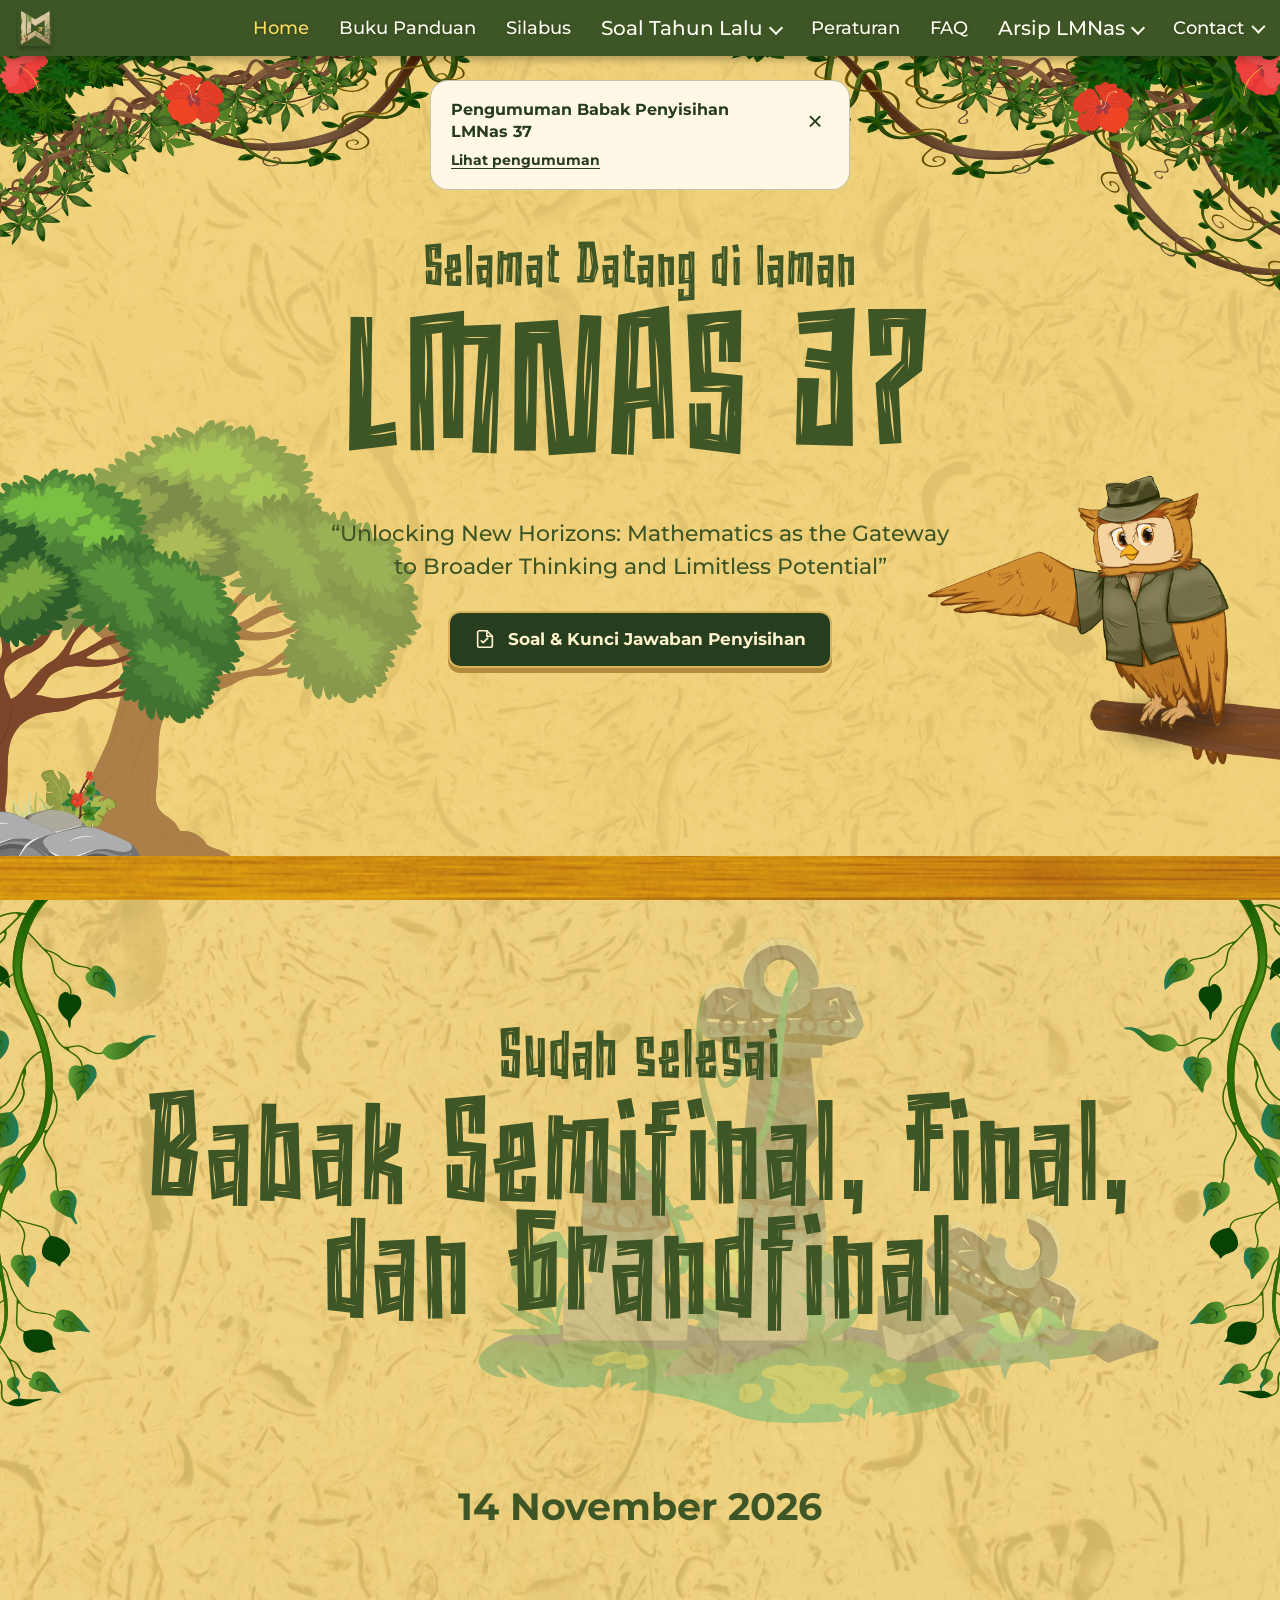
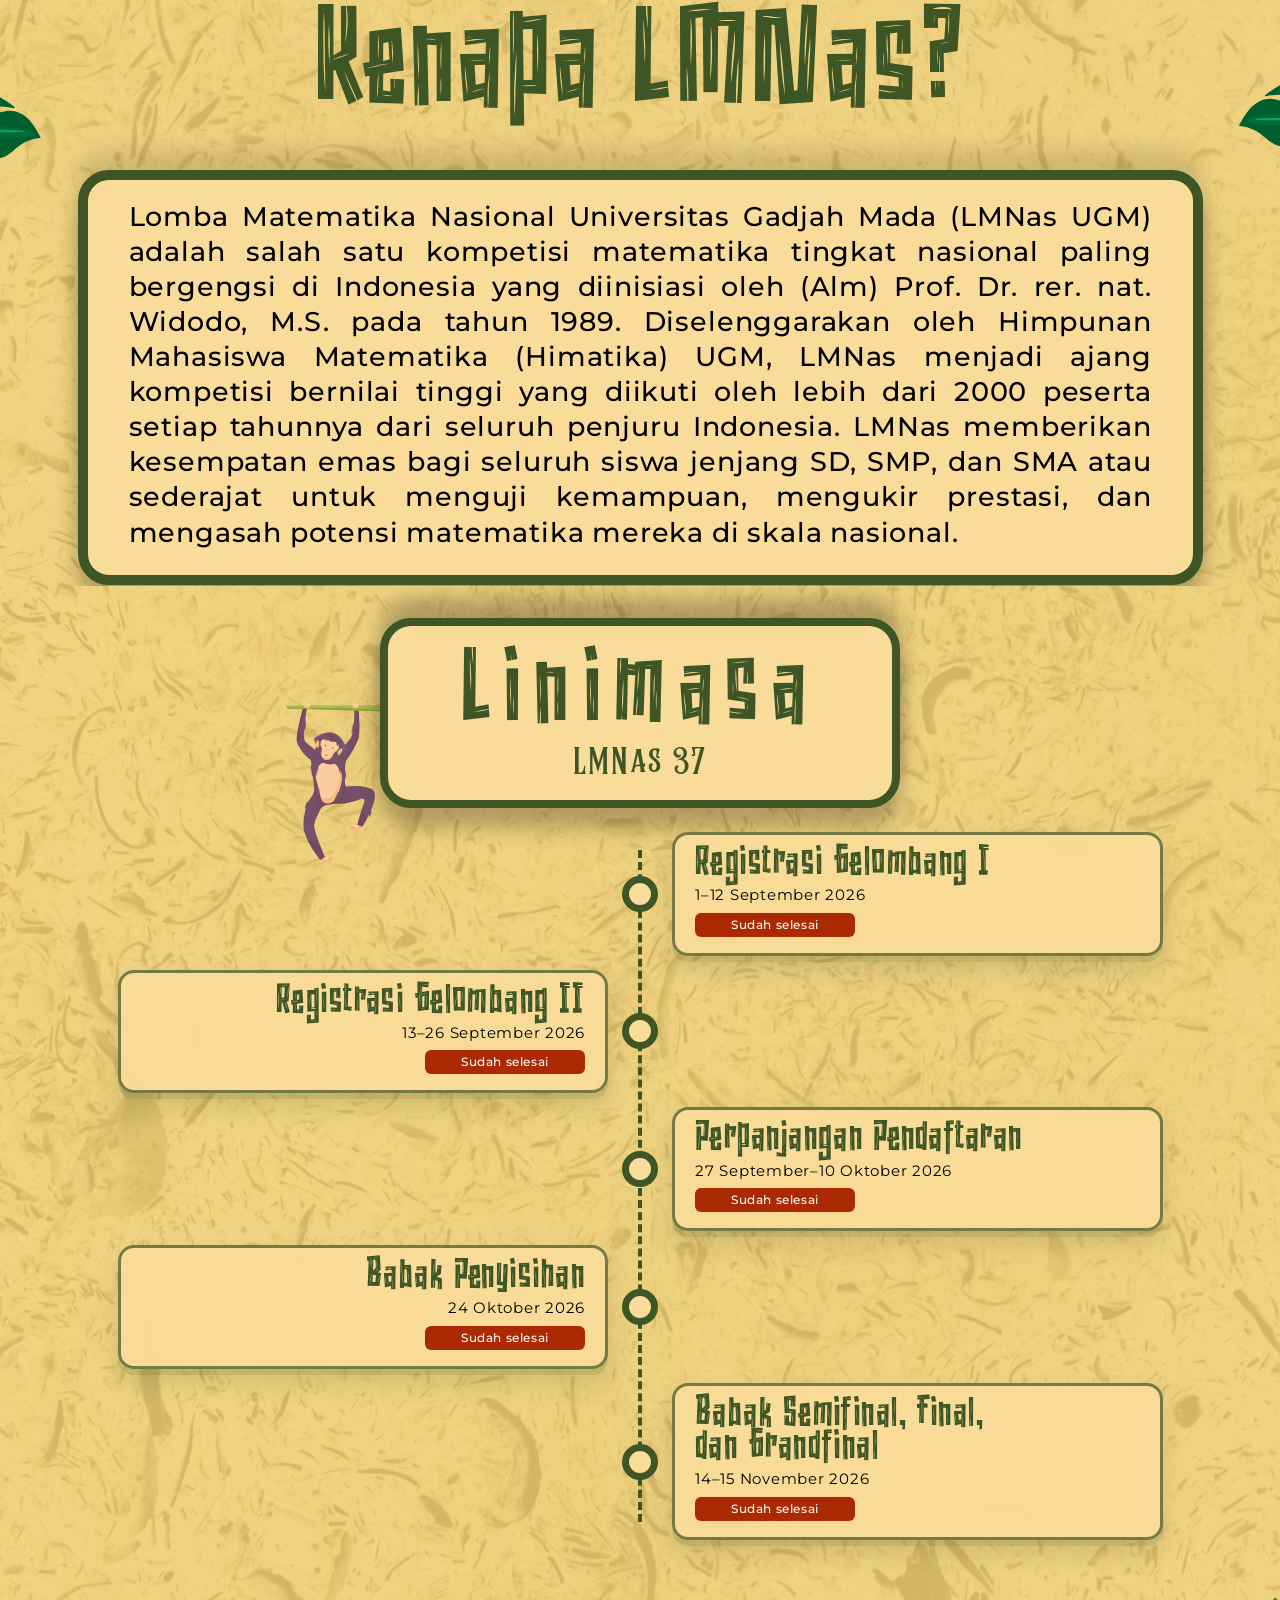
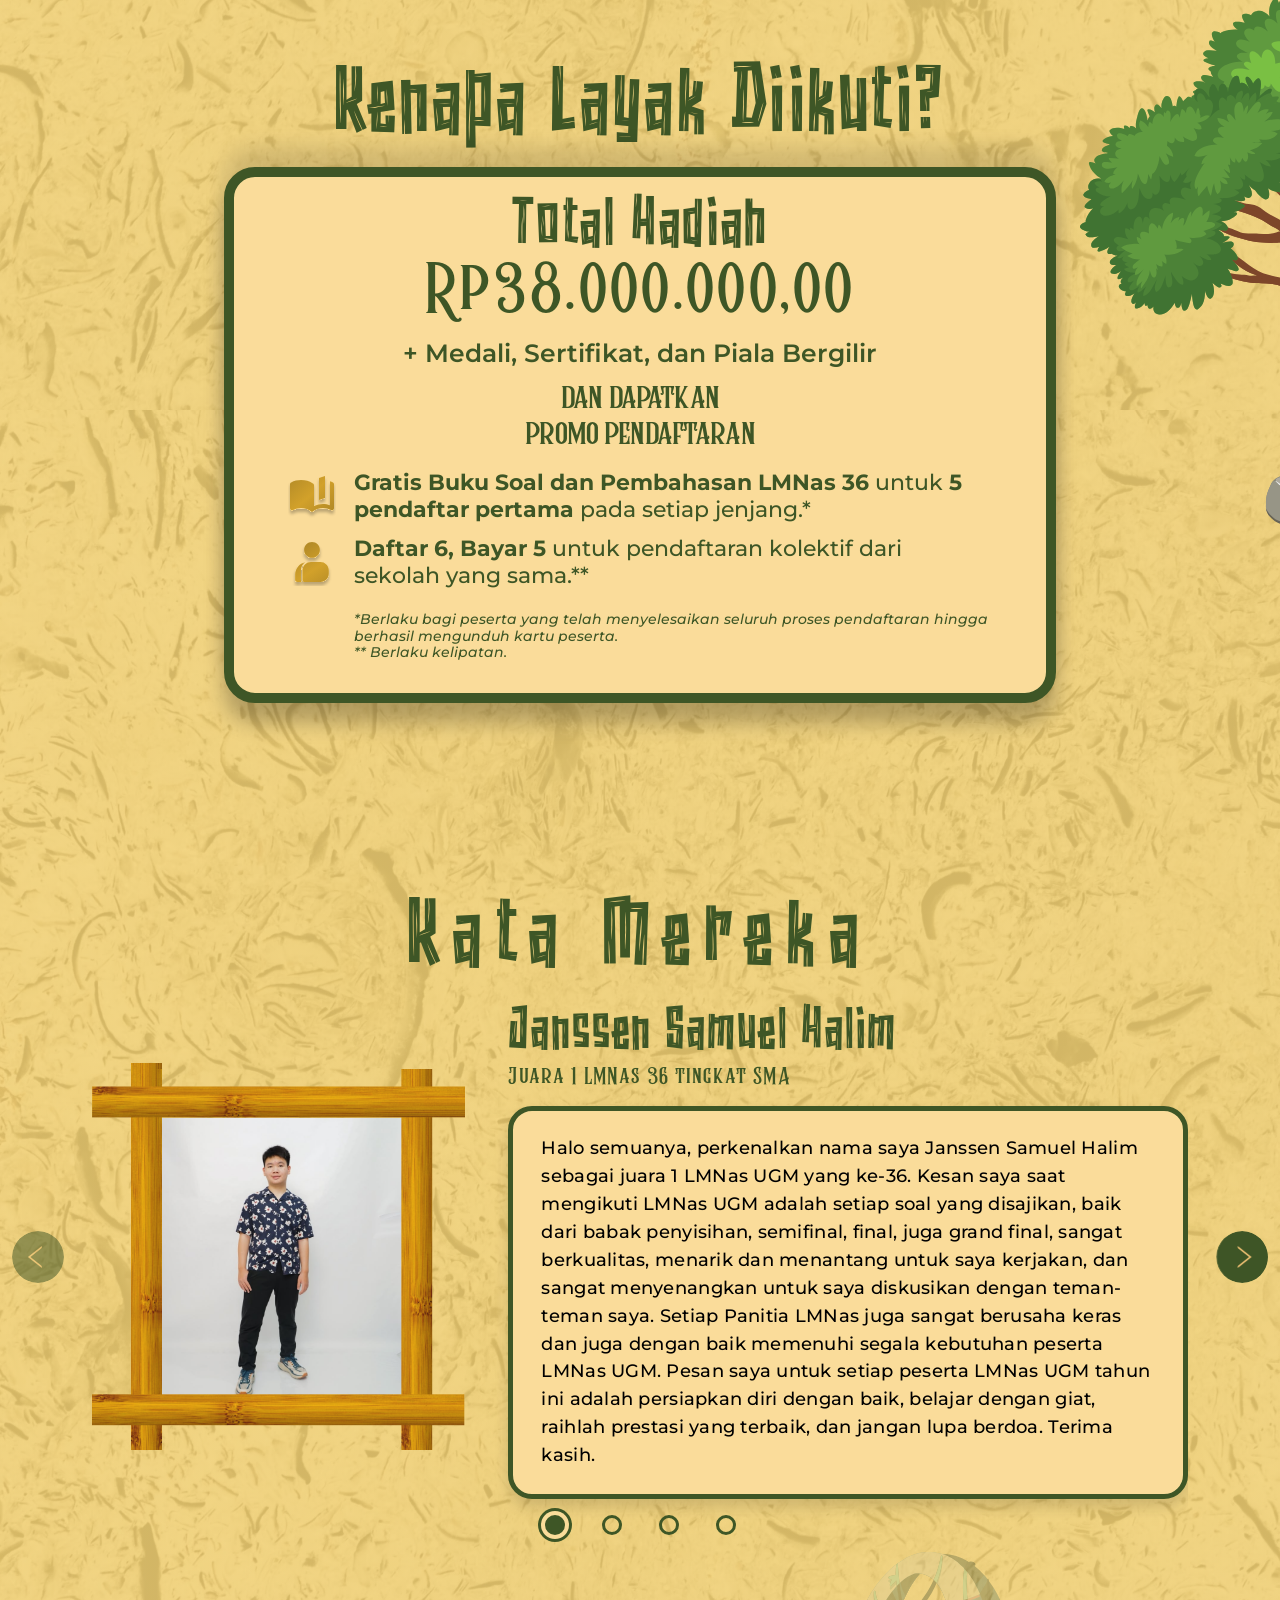
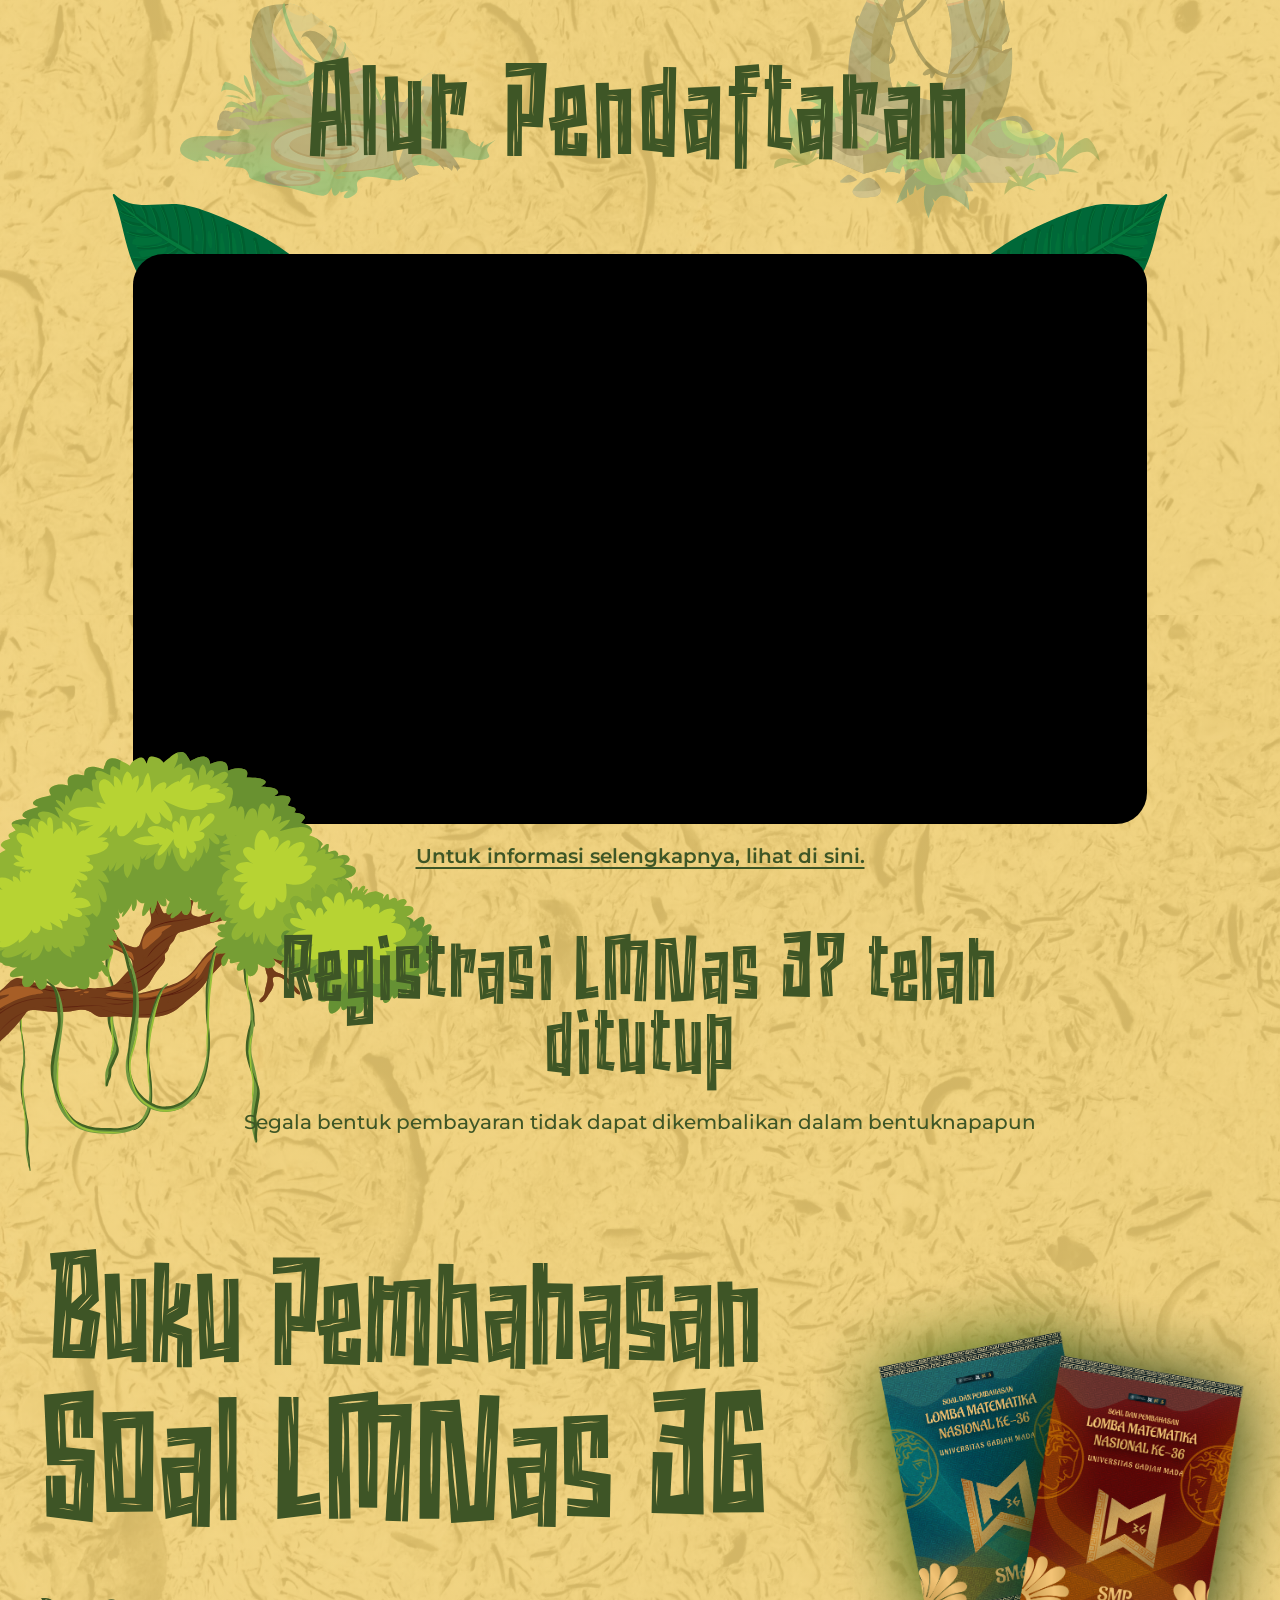
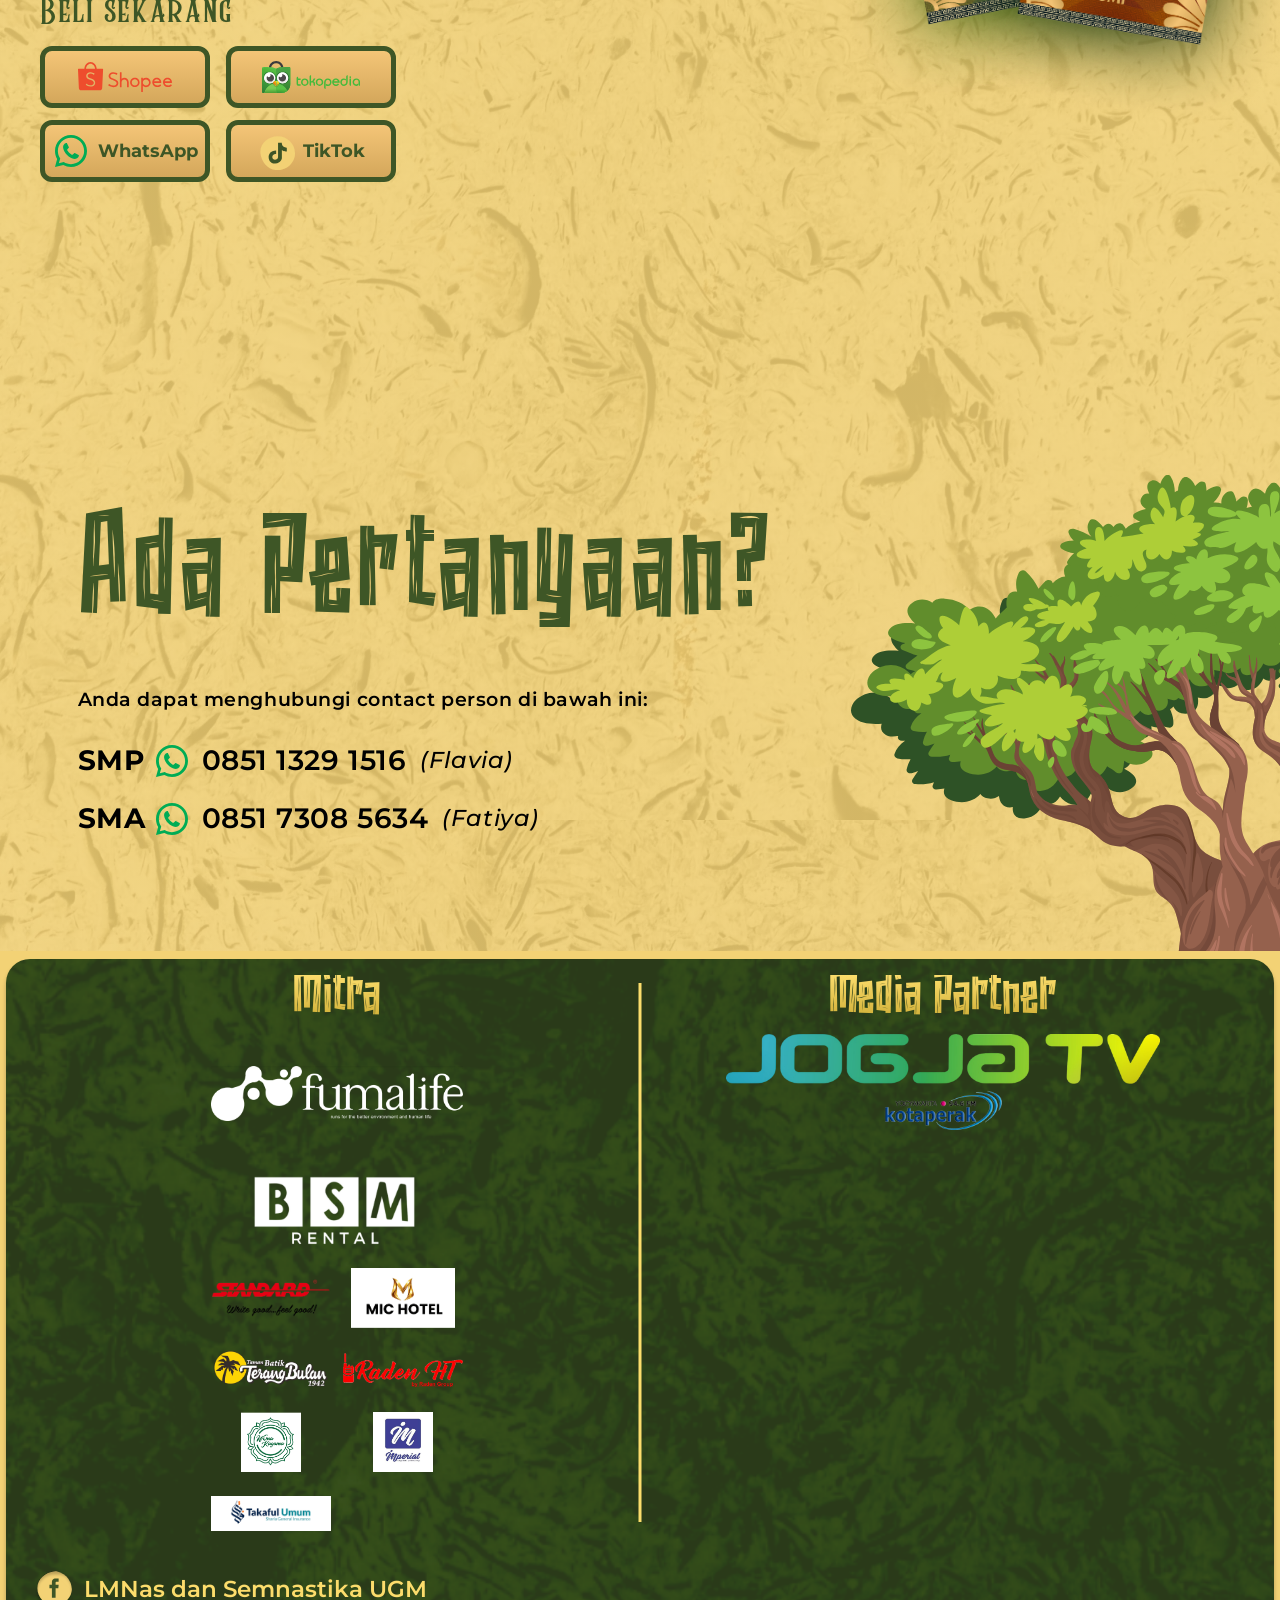
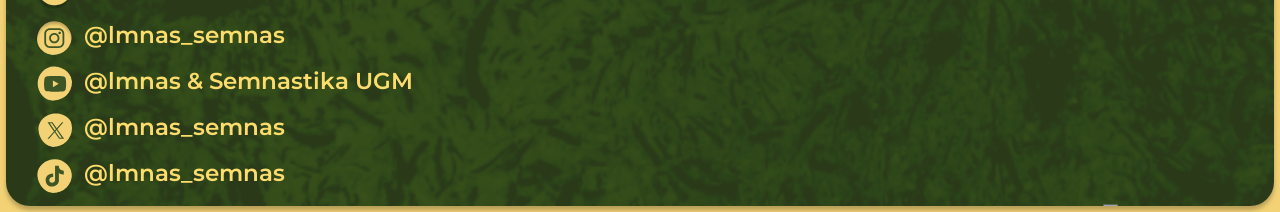
==== commit 267ecd1e: "fix: update preliminary announcement to revised results" ====
--- a/index.html
+++ b/index.html
@@ -35,7 +35,7 @@
     <link rel="stylesheet" href="announcement.css?v=2" />
     <script src="navigation.js?v=4" defer></script>
     <script src="archive-navigation.js?v=1" defer></script>
-    <script src="site-config.js?v=9" defer></script>
+    <script src="site-config.js?v=10" defer></script>
     <script src="announcement.js?v=2" defer></script>
     <script src="answer-key.js?v=2" defer></script>
     <script src="countdown.js?v=8" defer></script>
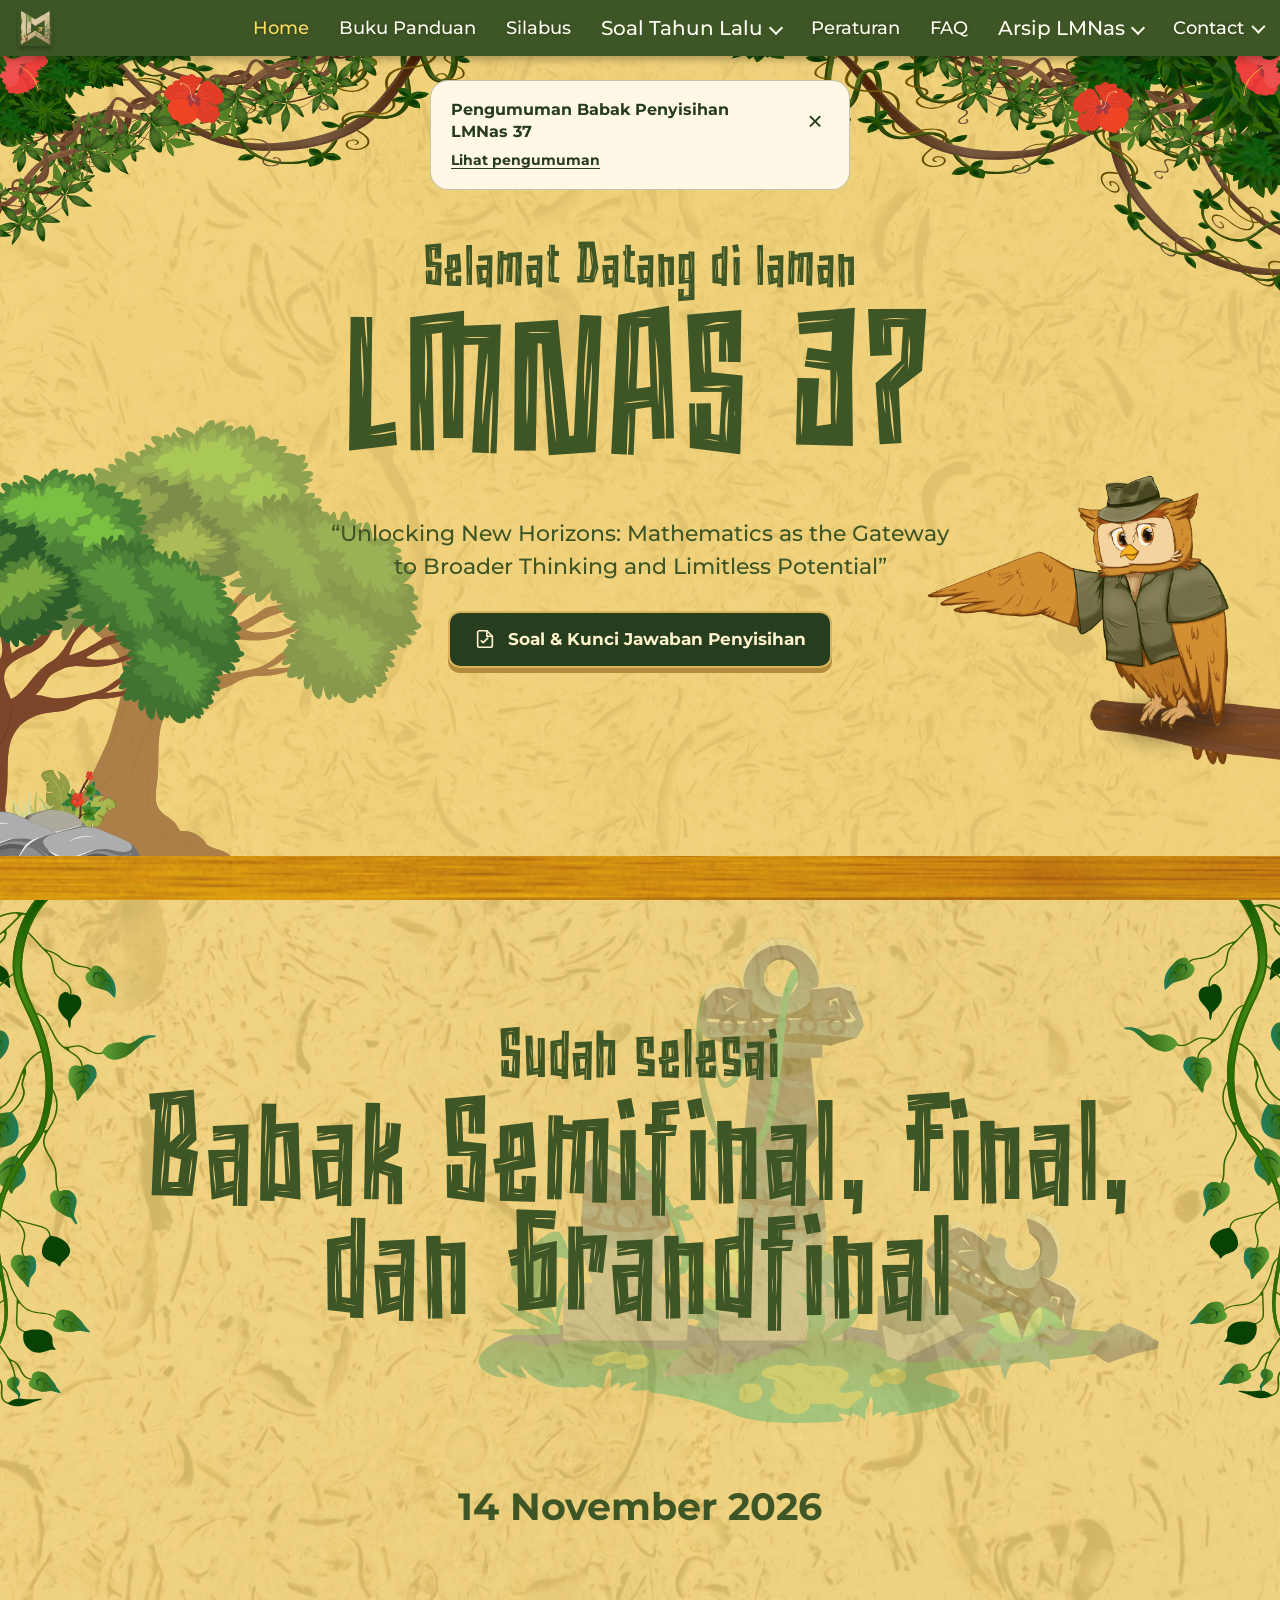
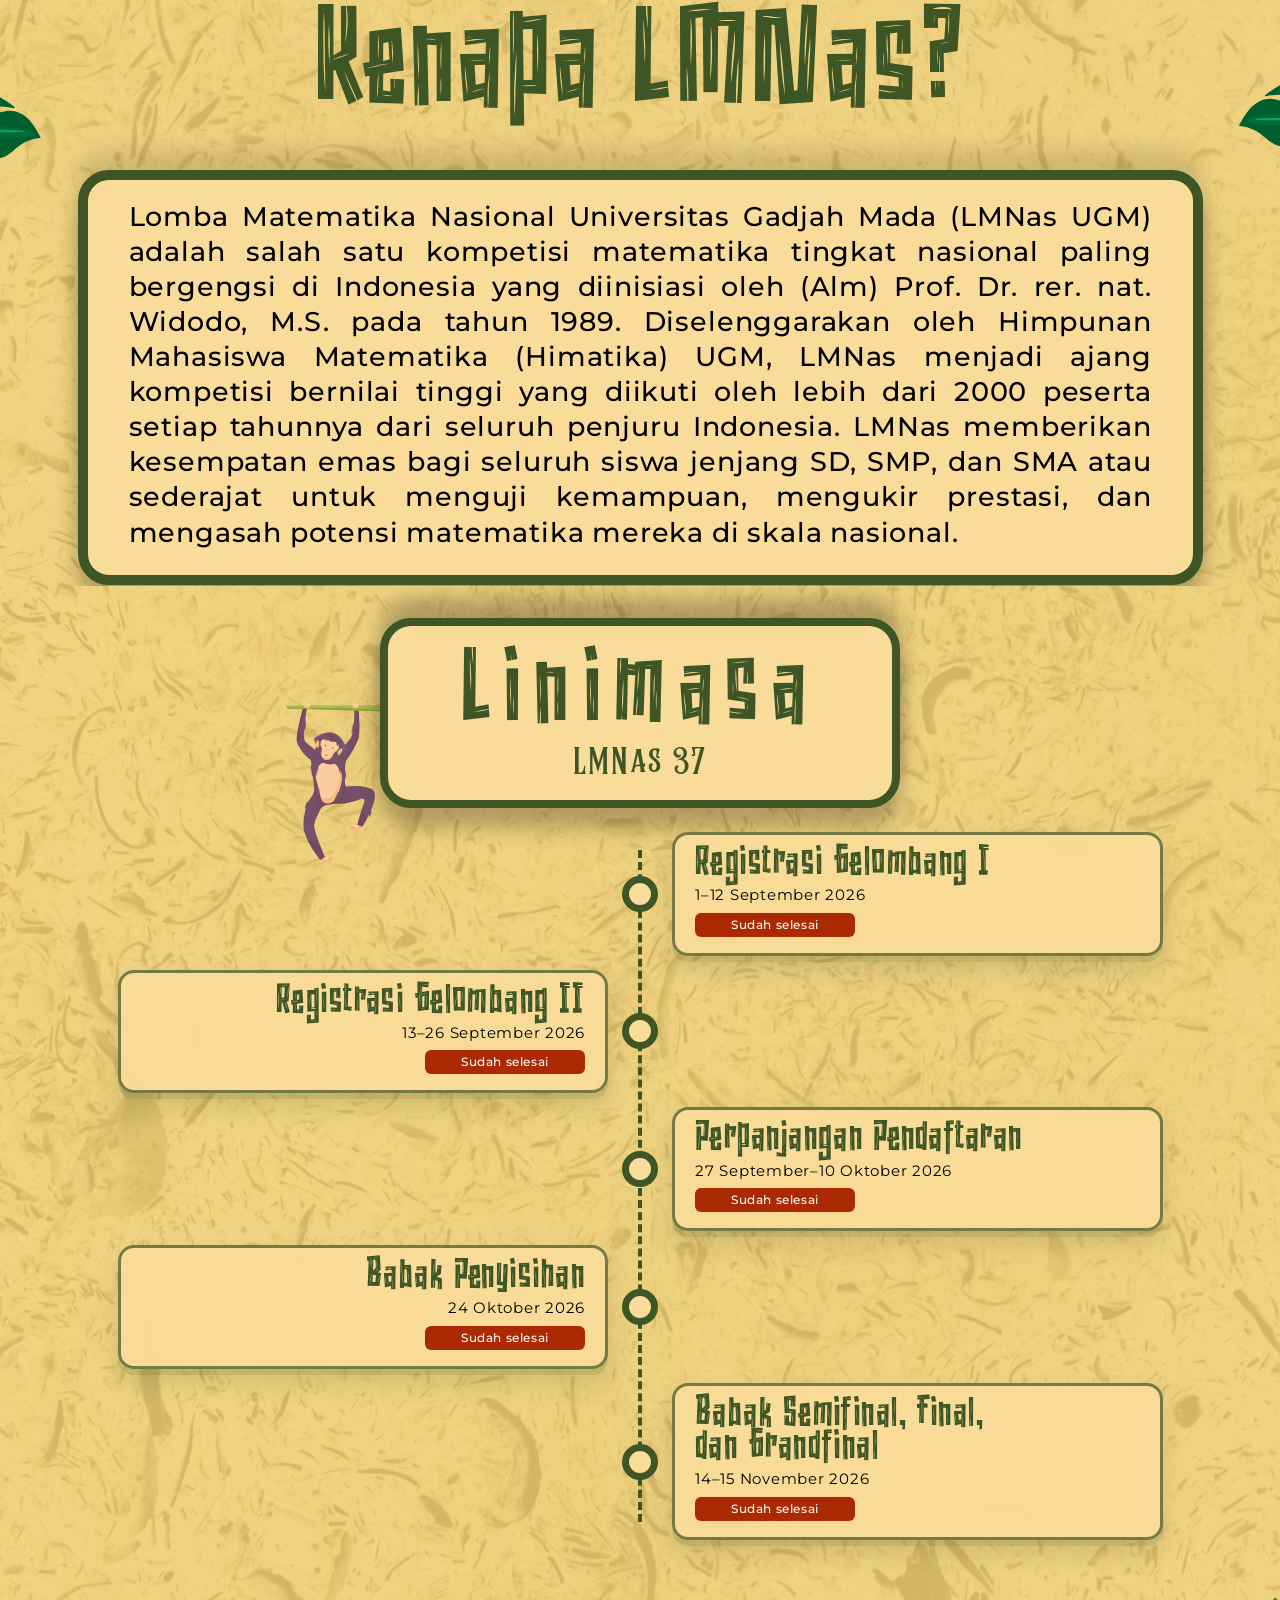
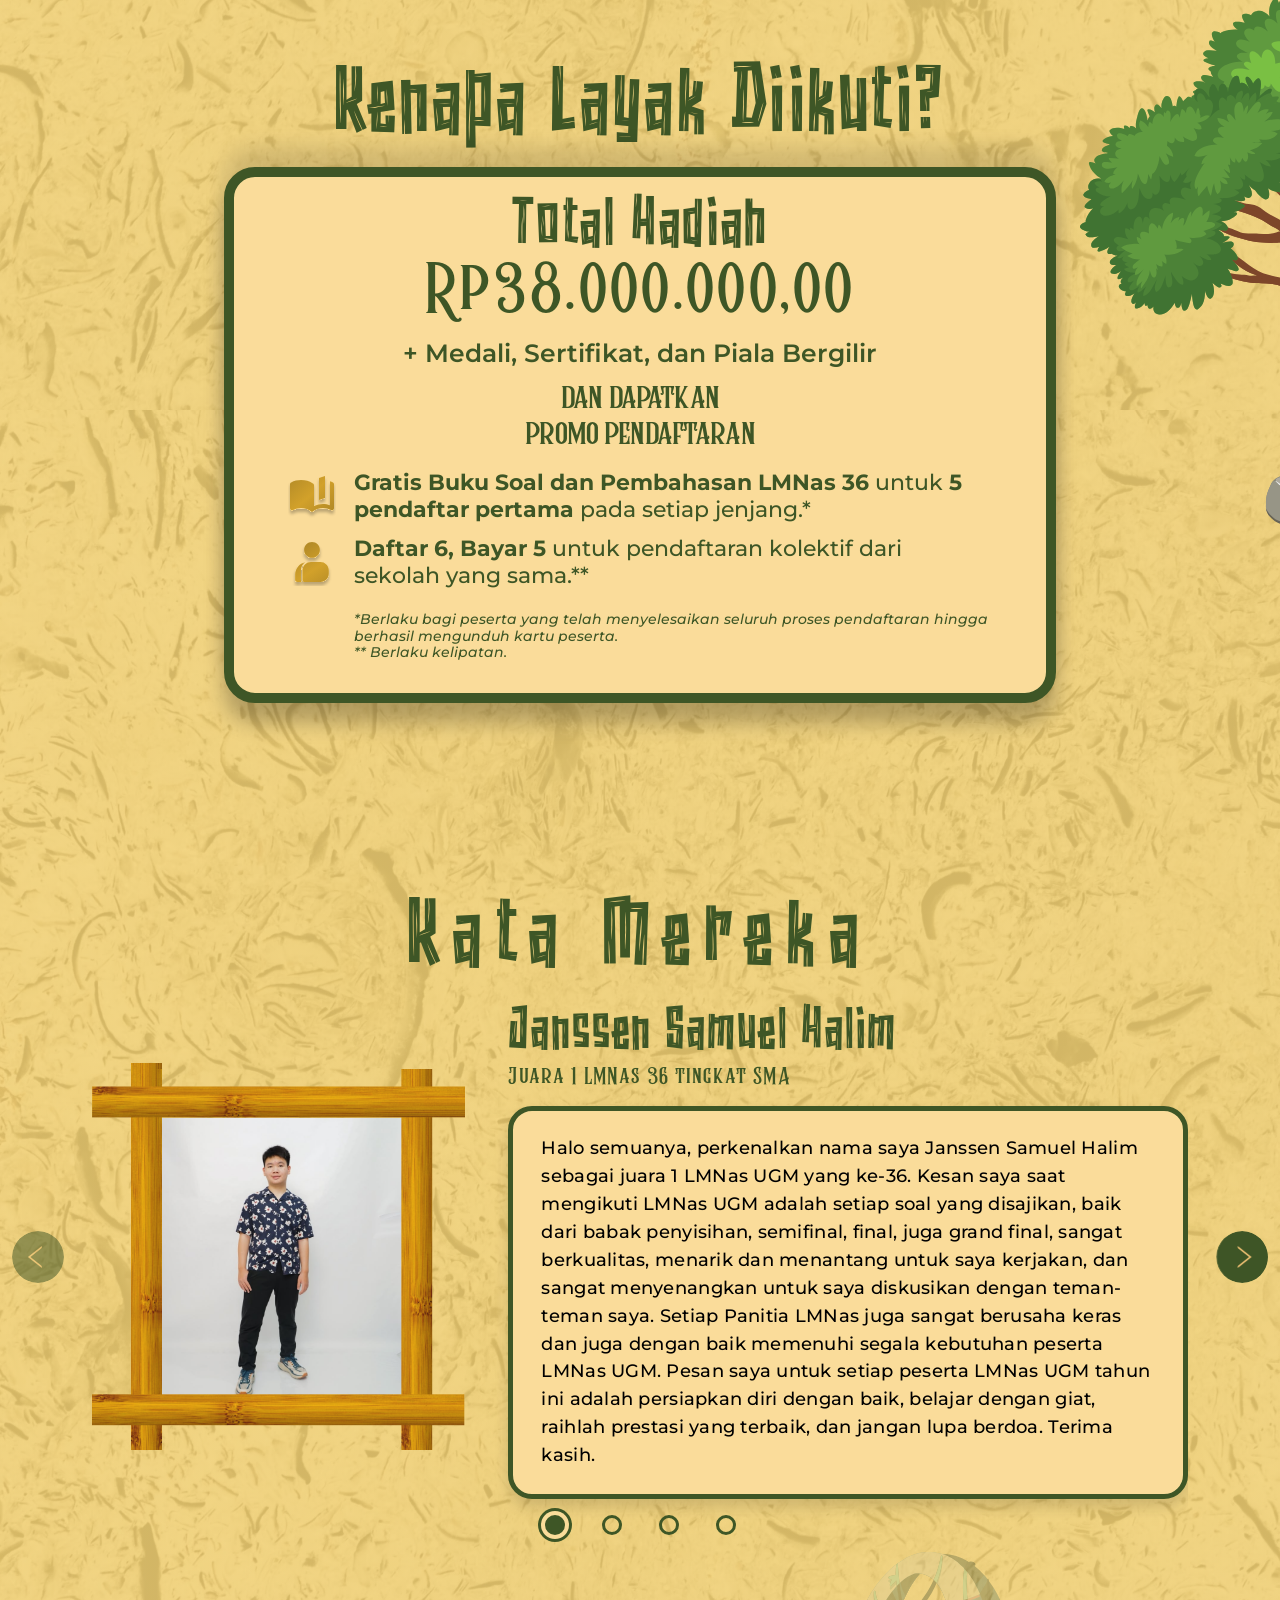
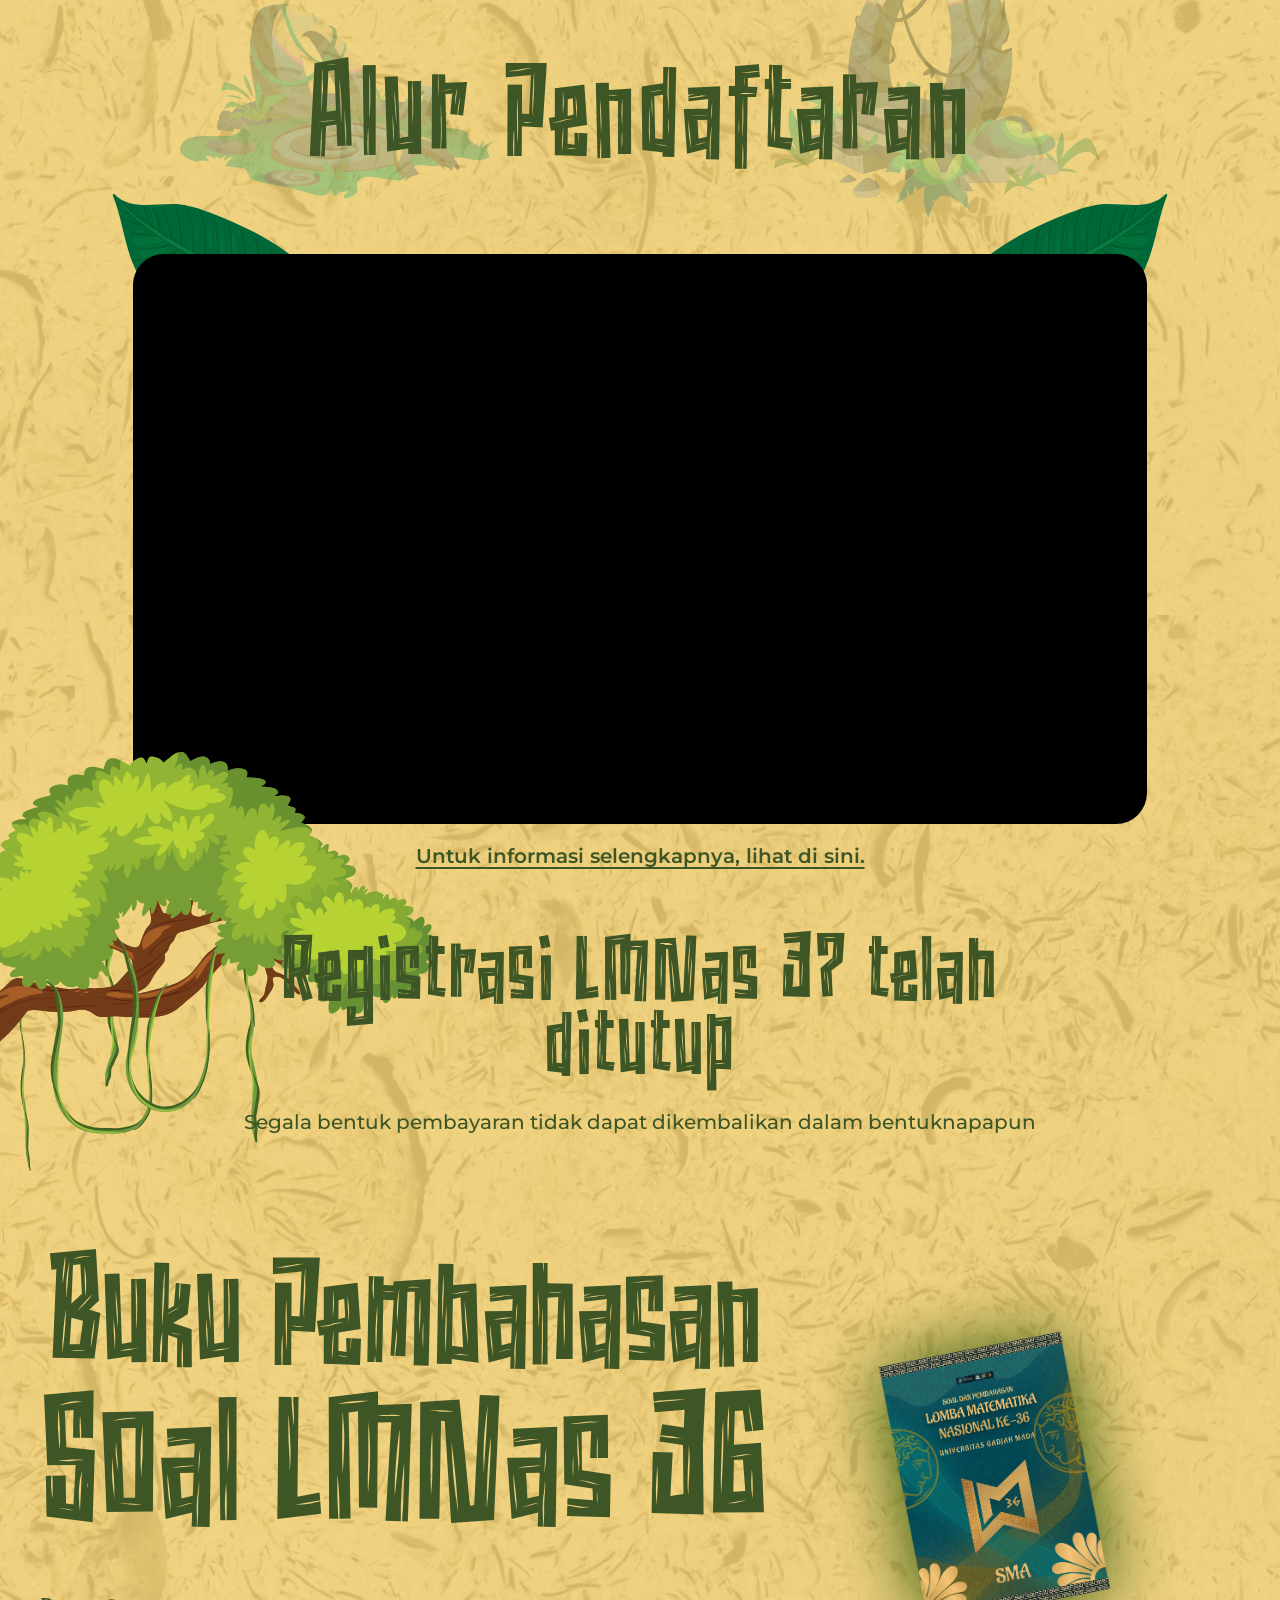
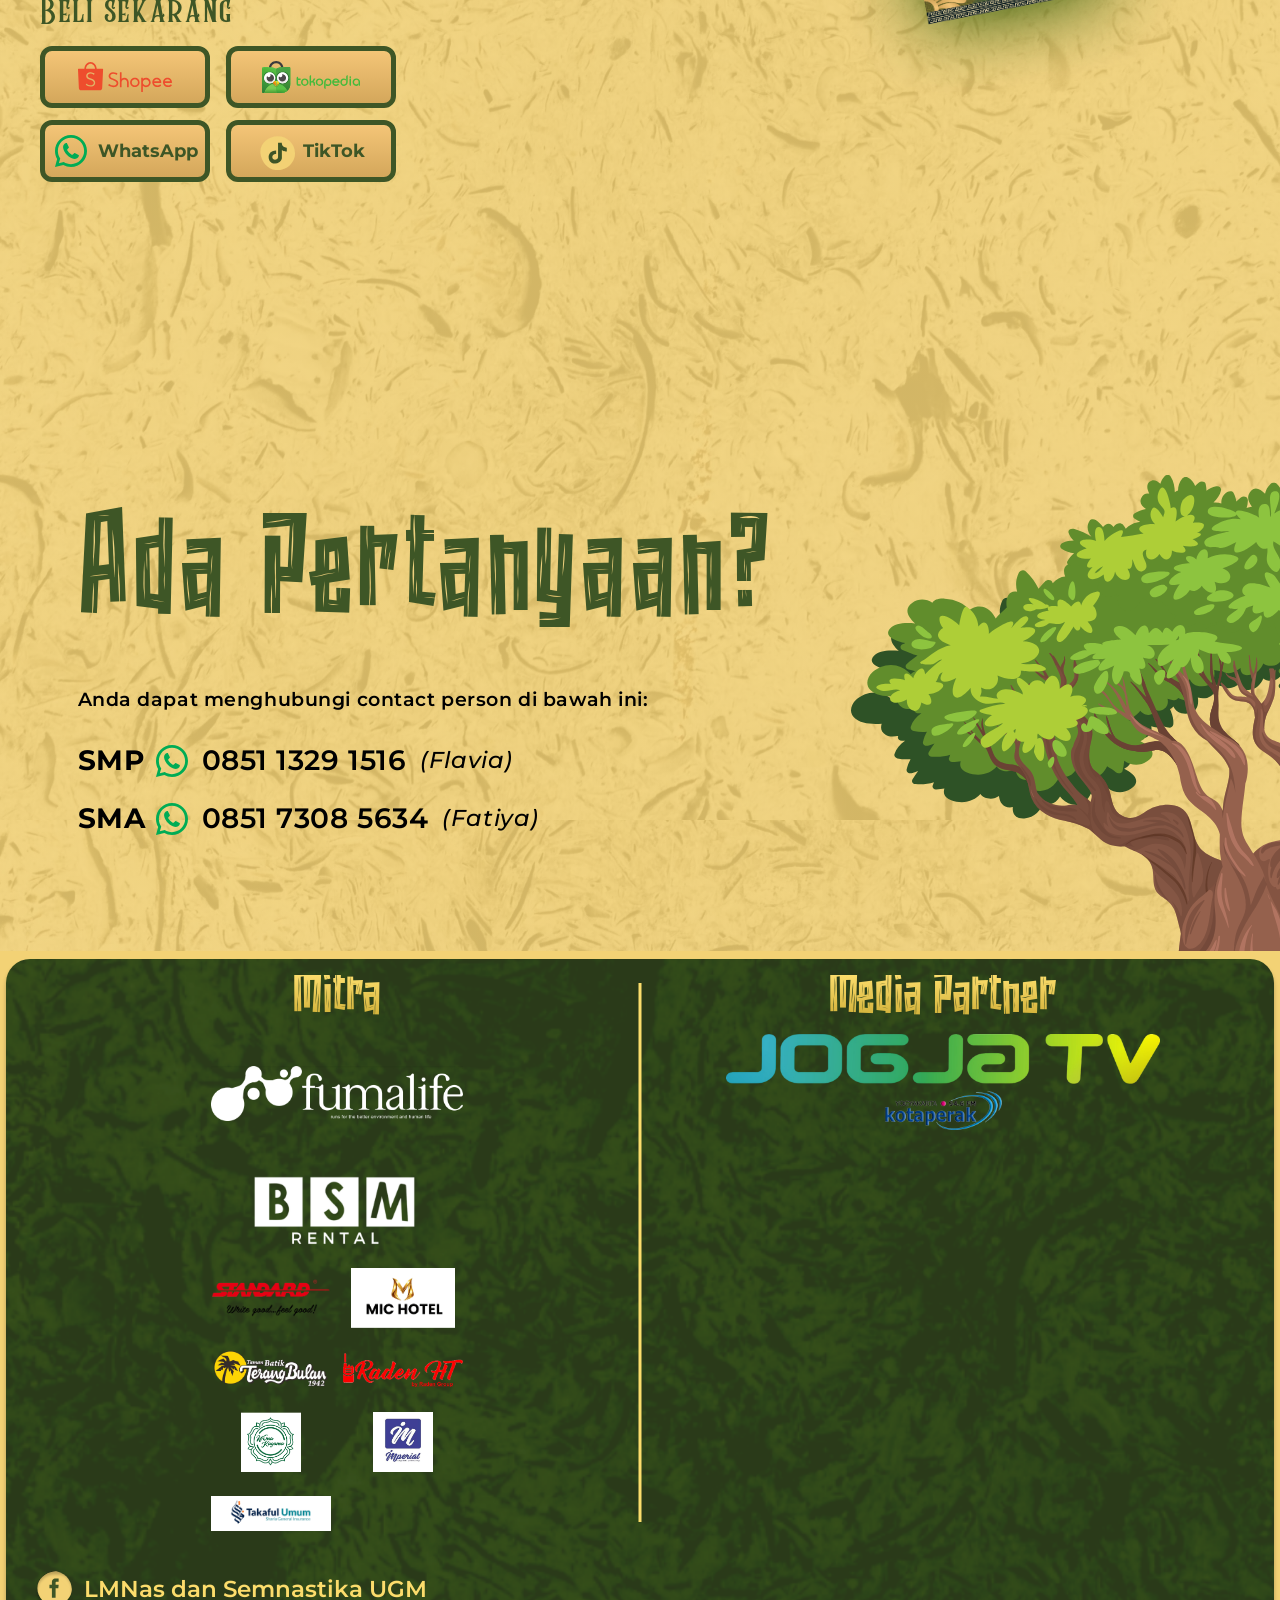
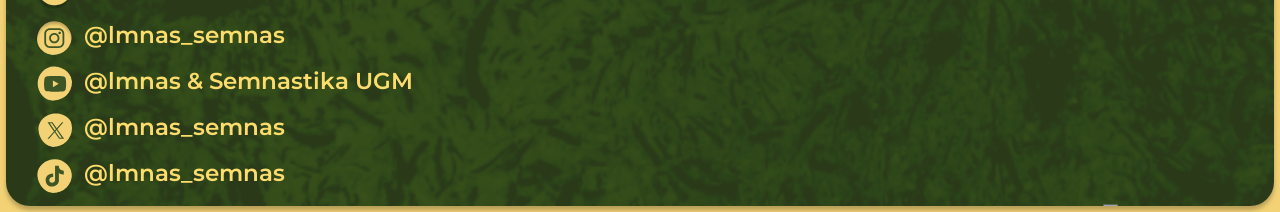
==== commit f7d31676: "feat: add Bank BPD DIY to partner footers" ====
--- a/index.html
+++ b/index.html
@@ -35,7 +35,7 @@
     <link rel="stylesheet" href="announcement.css?v=2" />
     <script src="navigation.js?v=4" defer></script>
     <script src="archive-navigation.js?v=1" defer></script>
-    <script src="site-config.js?v=10" defer></script>
+    <script src="site-config.js?v=11" defer></script>
     <script src="announcement.js?v=2" defer></script>
     <script src="answer-key.js?v=2" defer></script>
     <script src="countdown.js?v=8" defer></script>
@@ -360,6 +360,7 @@
               <li class="footer-logo footer-logo--imperial"><img src="Assets/sponsors/imperial-digital-printing-figma.png" alt="Imperial Digital Printing" loading="lazy" decoding="async" /></li>
               <li class="footer-logo footer-logo--takaful"><img src="Assets/sponsors/takaful-umum-figma.png" alt="Takaful Umum" loading="lazy" decoding="async" /></li>
               <li class="footer-logo footer-logo--fumalife"><img src="Assets/sponsors/manulife-figma.png" alt="Fumalife" loading="lazy" decoding="async" /></li>
+              <li class="footer-logo footer-logo--bpd-diy"><img src="Assets/sponsors/bank-bpd-diy.png" alt="Bank BPD DIY" loading="lazy" decoding="async" /></li>
             </ul>
           </section>
           <section class="footer-partner-group footer-partner-group--media">
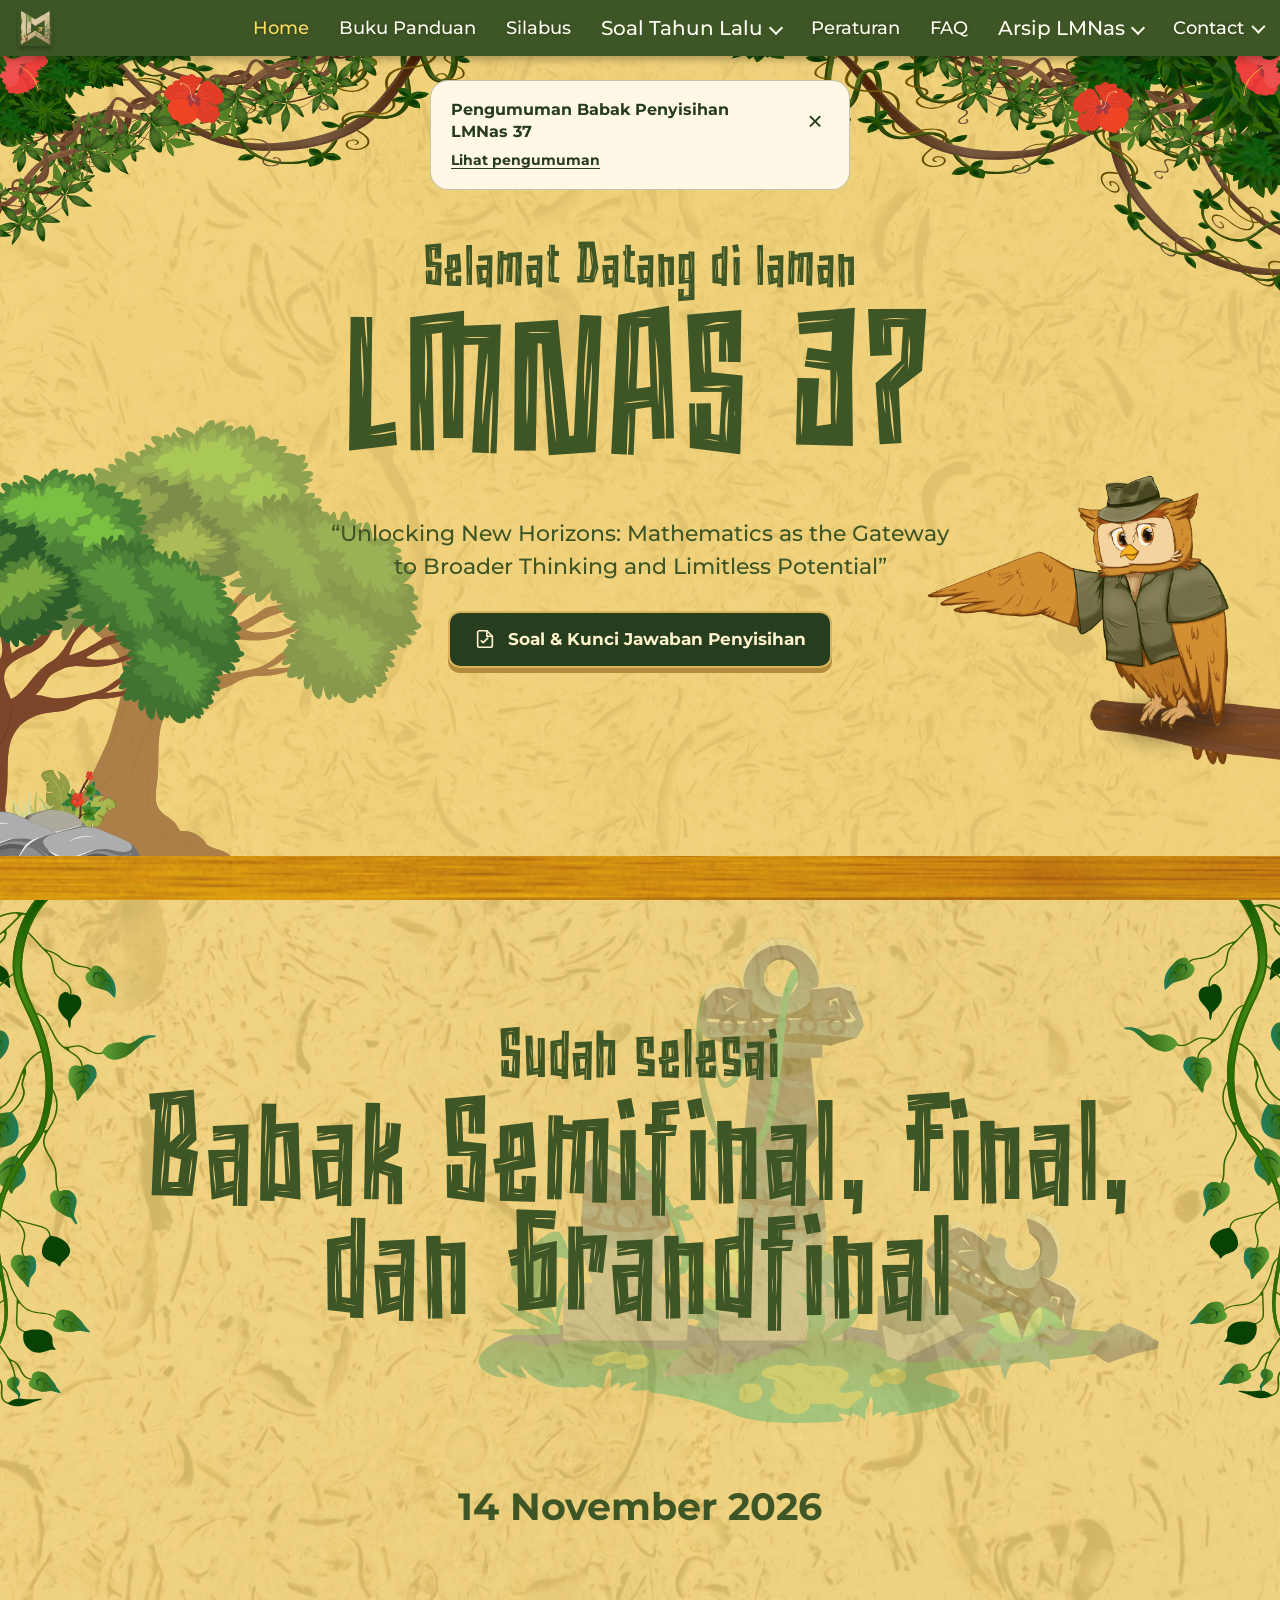
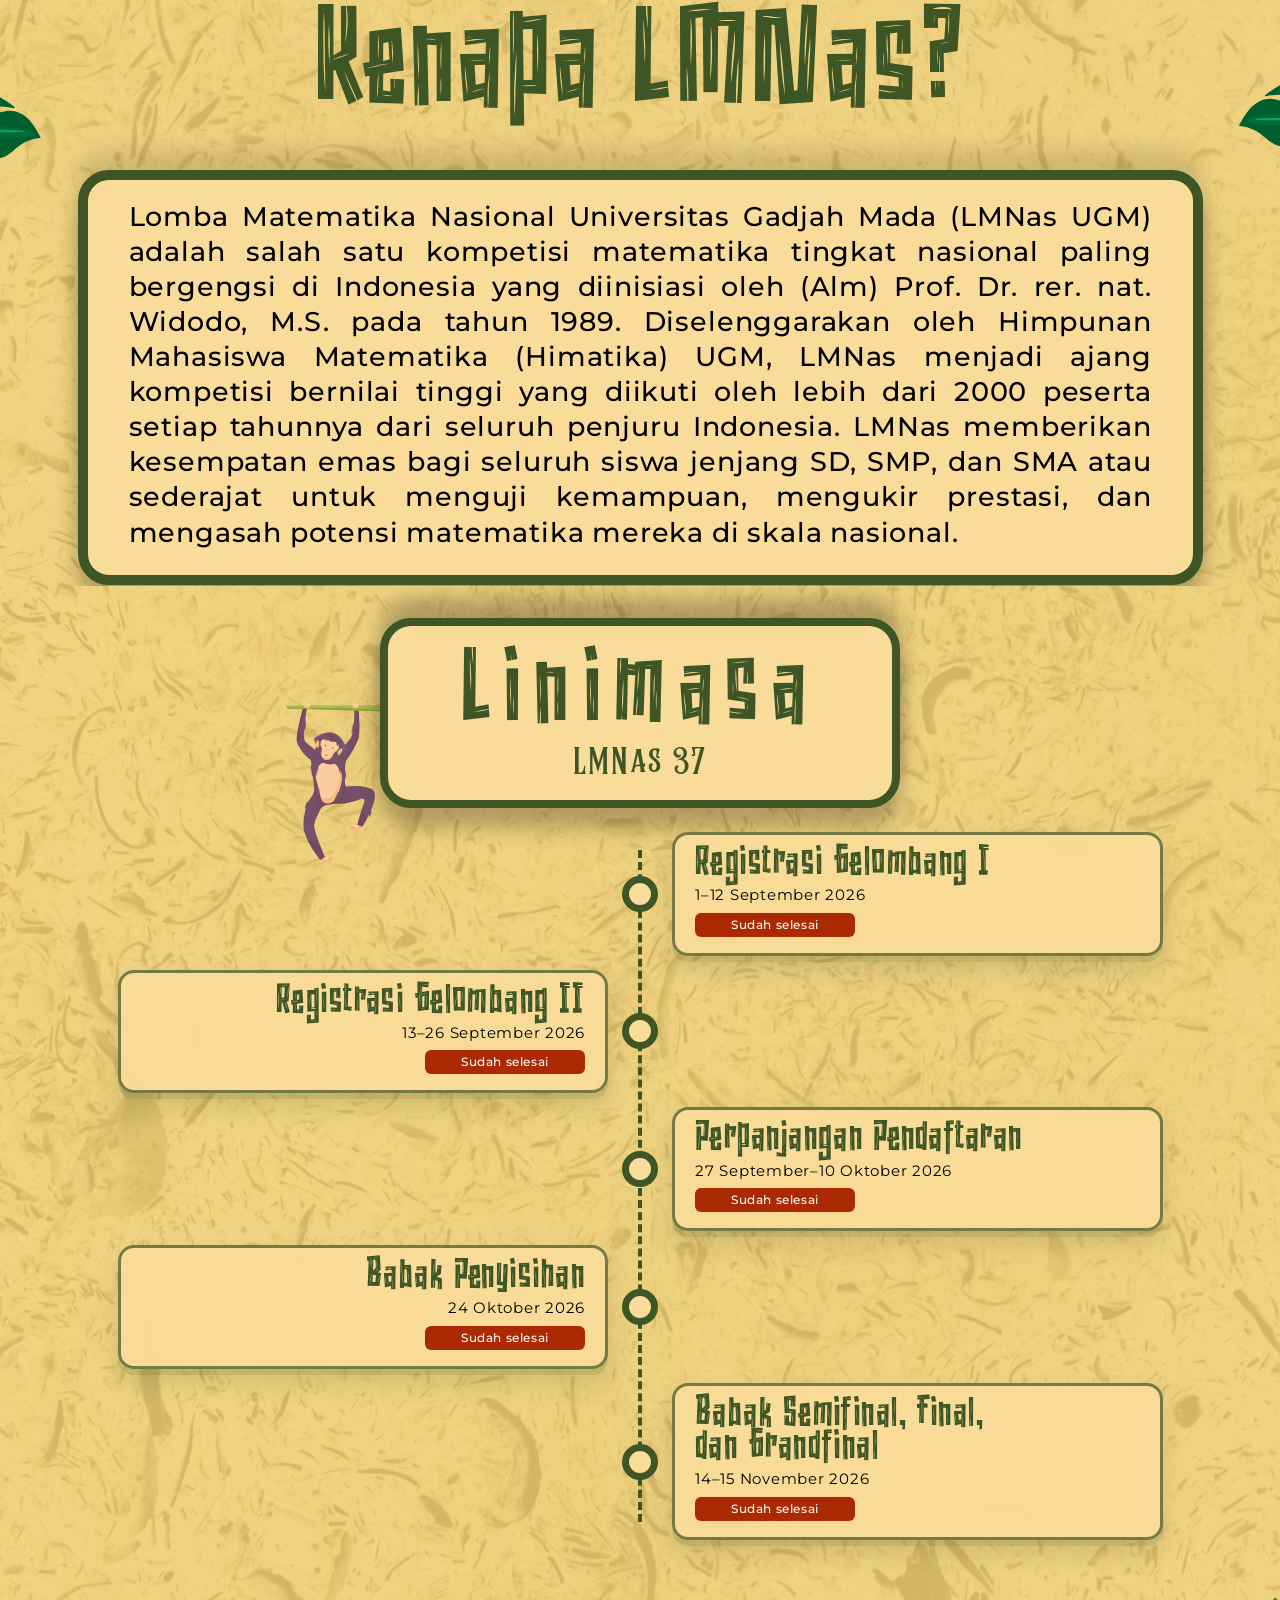
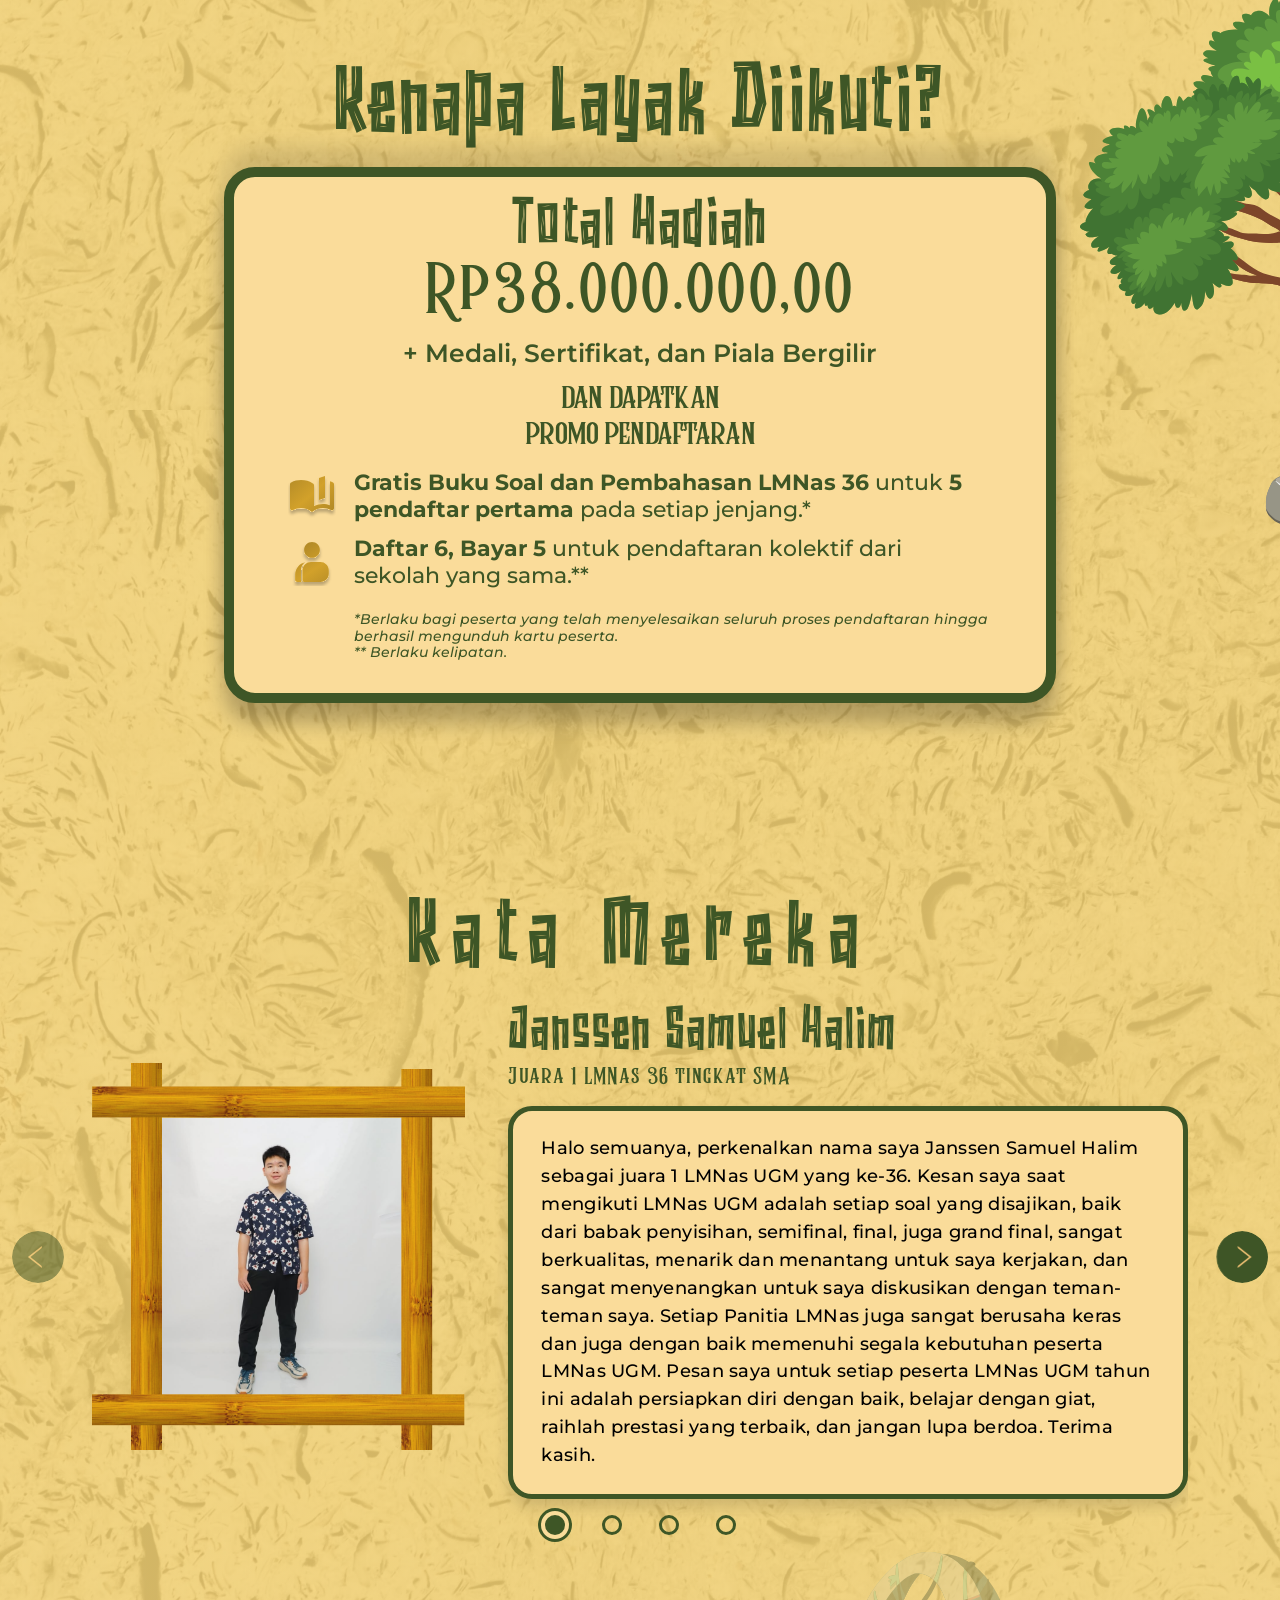
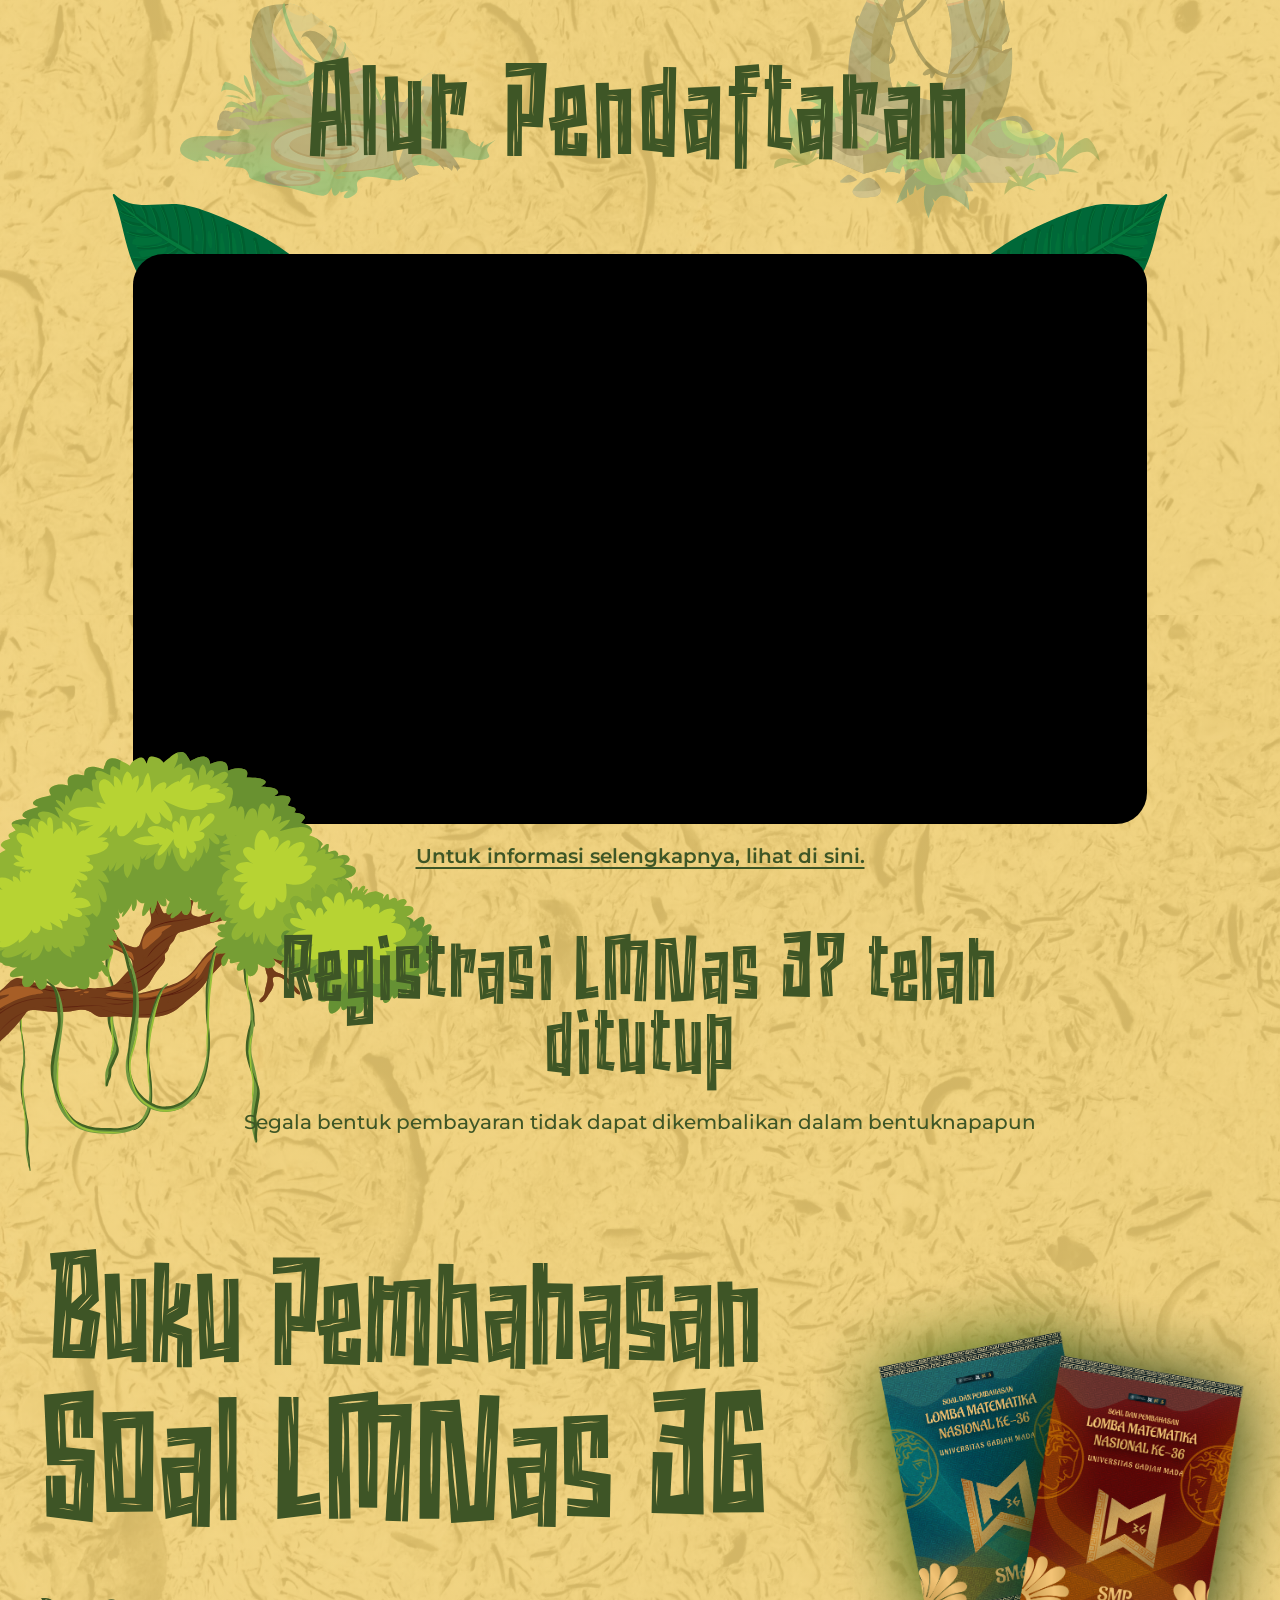
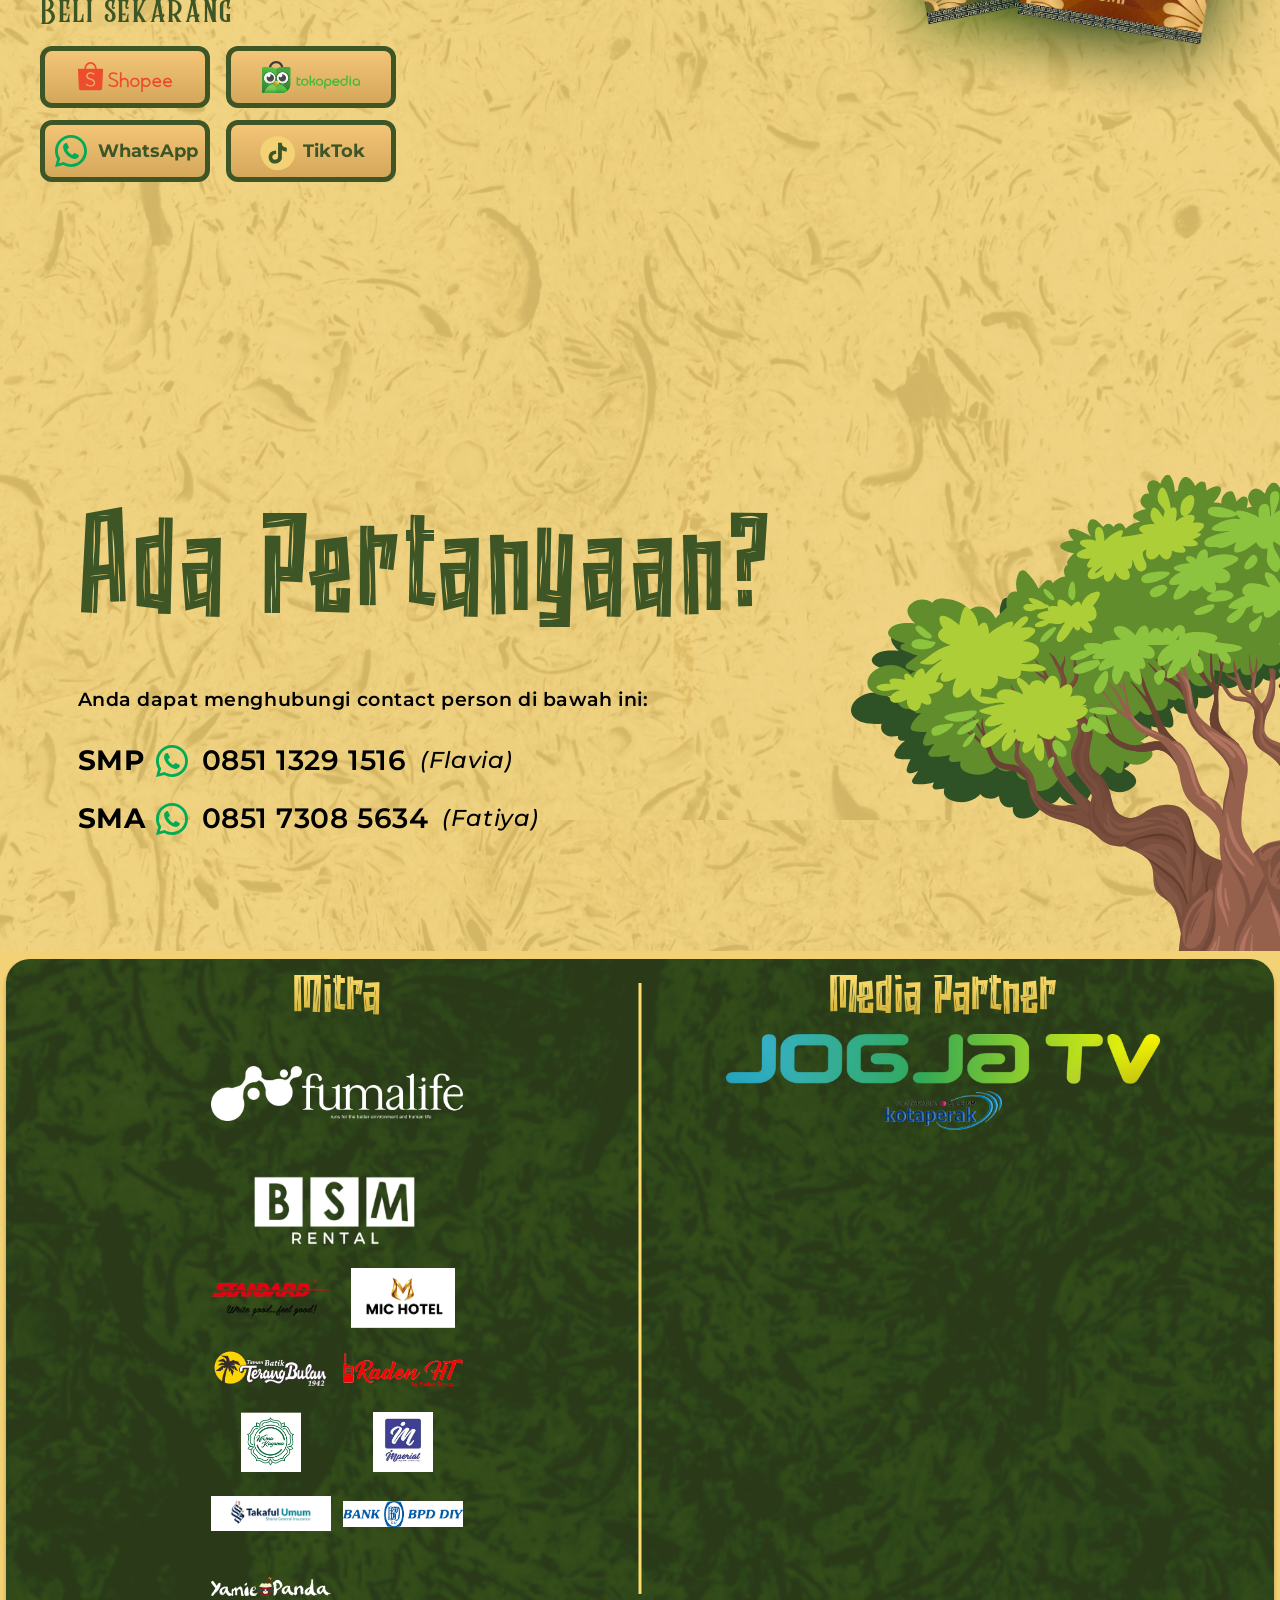
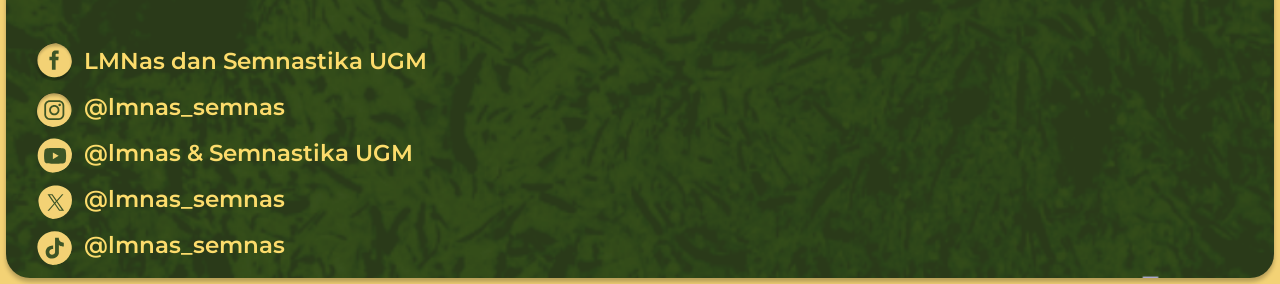
==== commit 6d7bccd0: "feat: add Yamie Panda to partner footers" ====
--- a/index.html
+++ b/index.html
@@ -361,6 +361,7 @@
               <li class="footer-logo footer-logo--takaful"><img src="Assets/sponsors/takaful-umum-figma.png" alt="Takaful Umum" loading="lazy" decoding="async" /></li>
               <li class="footer-logo footer-logo--fumalife"><img src="Assets/sponsors/manulife-figma.png" alt="Fumalife" loading="lazy" decoding="async" /></li>
               <li class="footer-logo footer-logo--bpd-diy"><img src="Assets/sponsors/bank-bpd-diy.png" alt="Bank BPD DIY" loading="lazy" decoding="async" /></li>
+              <li class="footer-logo footer-logo--yamie-panda"><img src="Assets/sponsors/yamie-panda.png" alt="Yamie Panda" loading="lazy" decoding="async" /></li>
             </ul>
           </section>
           <section class="footer-partner-group footer-partner-group--media">
--- a/sponsor-tiers.css
+++ b/sponsor-tiers.css
@@ -35,7 +35,7 @@
 .footer-partner-group--mitra .footer-logo img { transform: none; object-fit: contain; }
 
 @media (min-width: 1333px) {
-  .footer-stage { min-height: 600px; }
+  .footer-stage { min-height: 680px; }
   .footer-partner-group--mitra .footer-logo-list { position: absolute; top: 100px; right: 8%; left: 8%; bottom: auto; }
   .footer-heading { top: 28px; }
   .footer-partner-group--media .footer-logo-list { top: 100px; bottom: auto; height: 190px; }
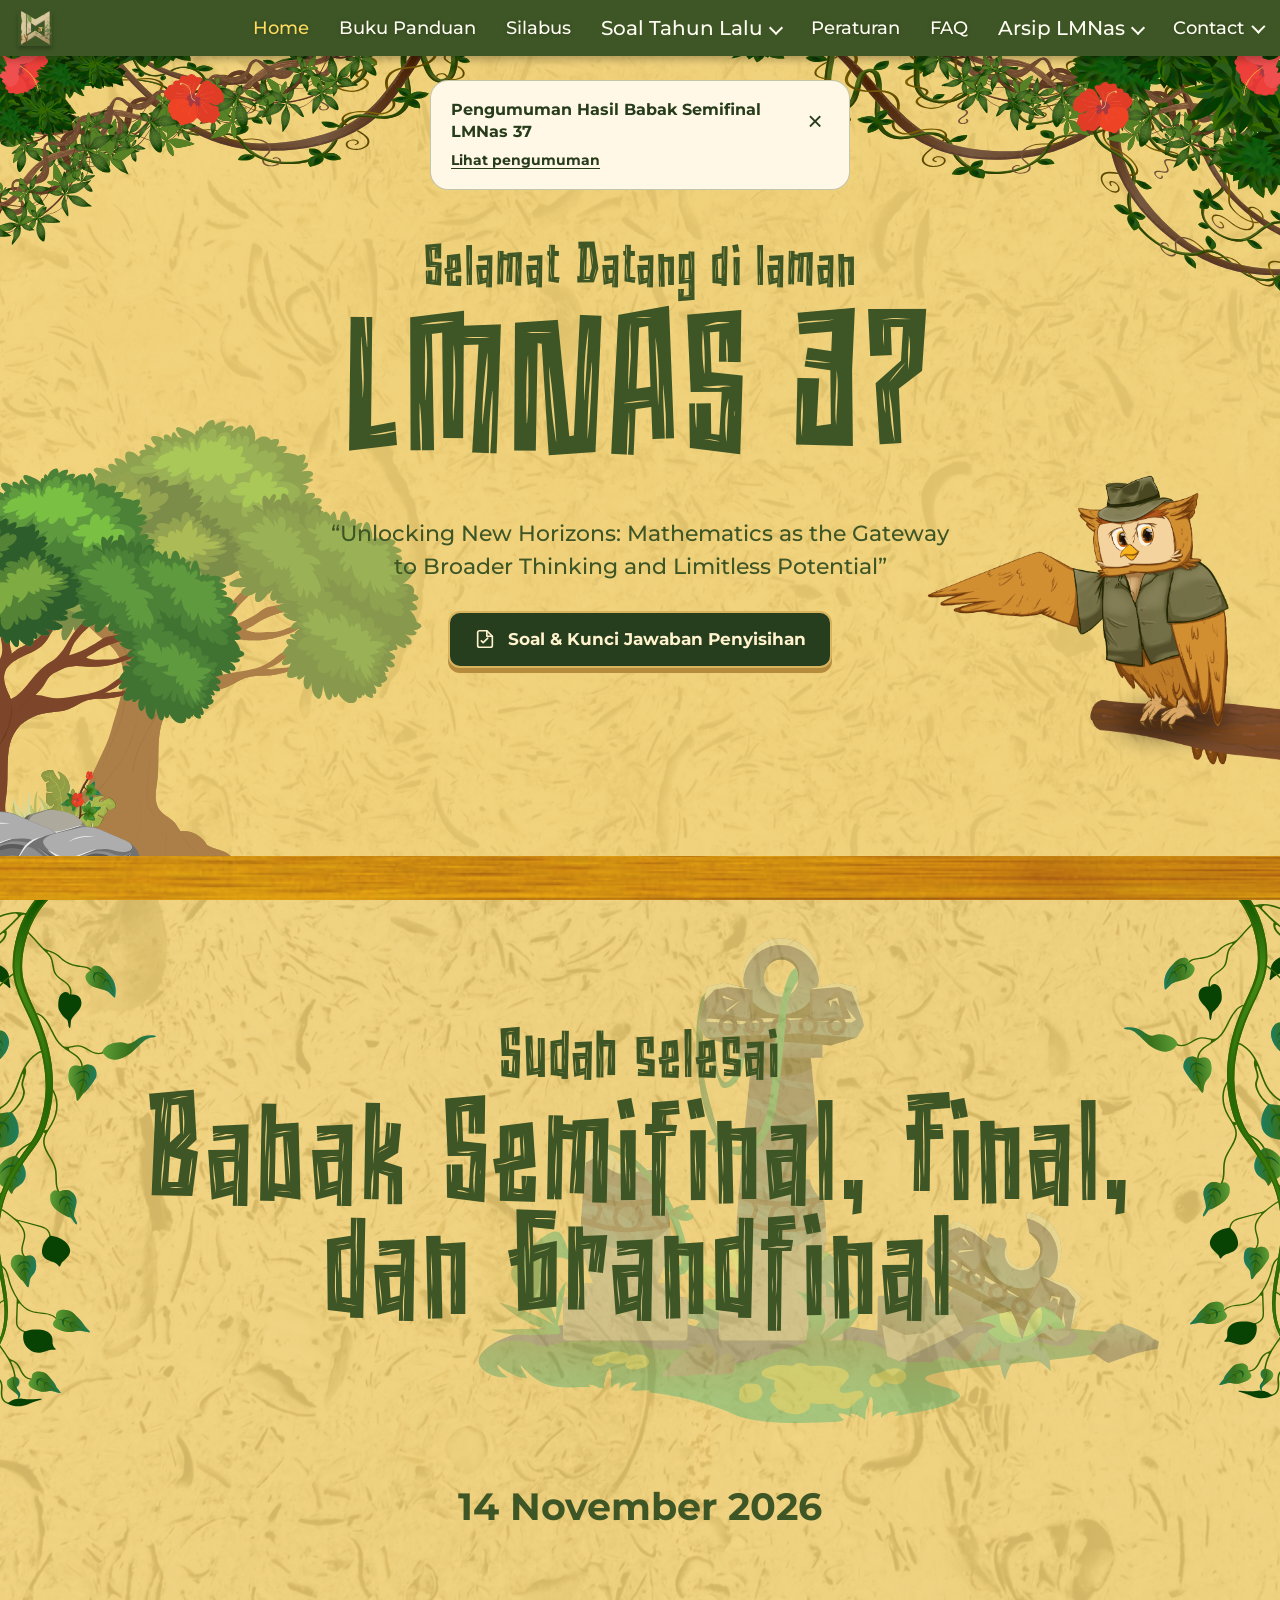
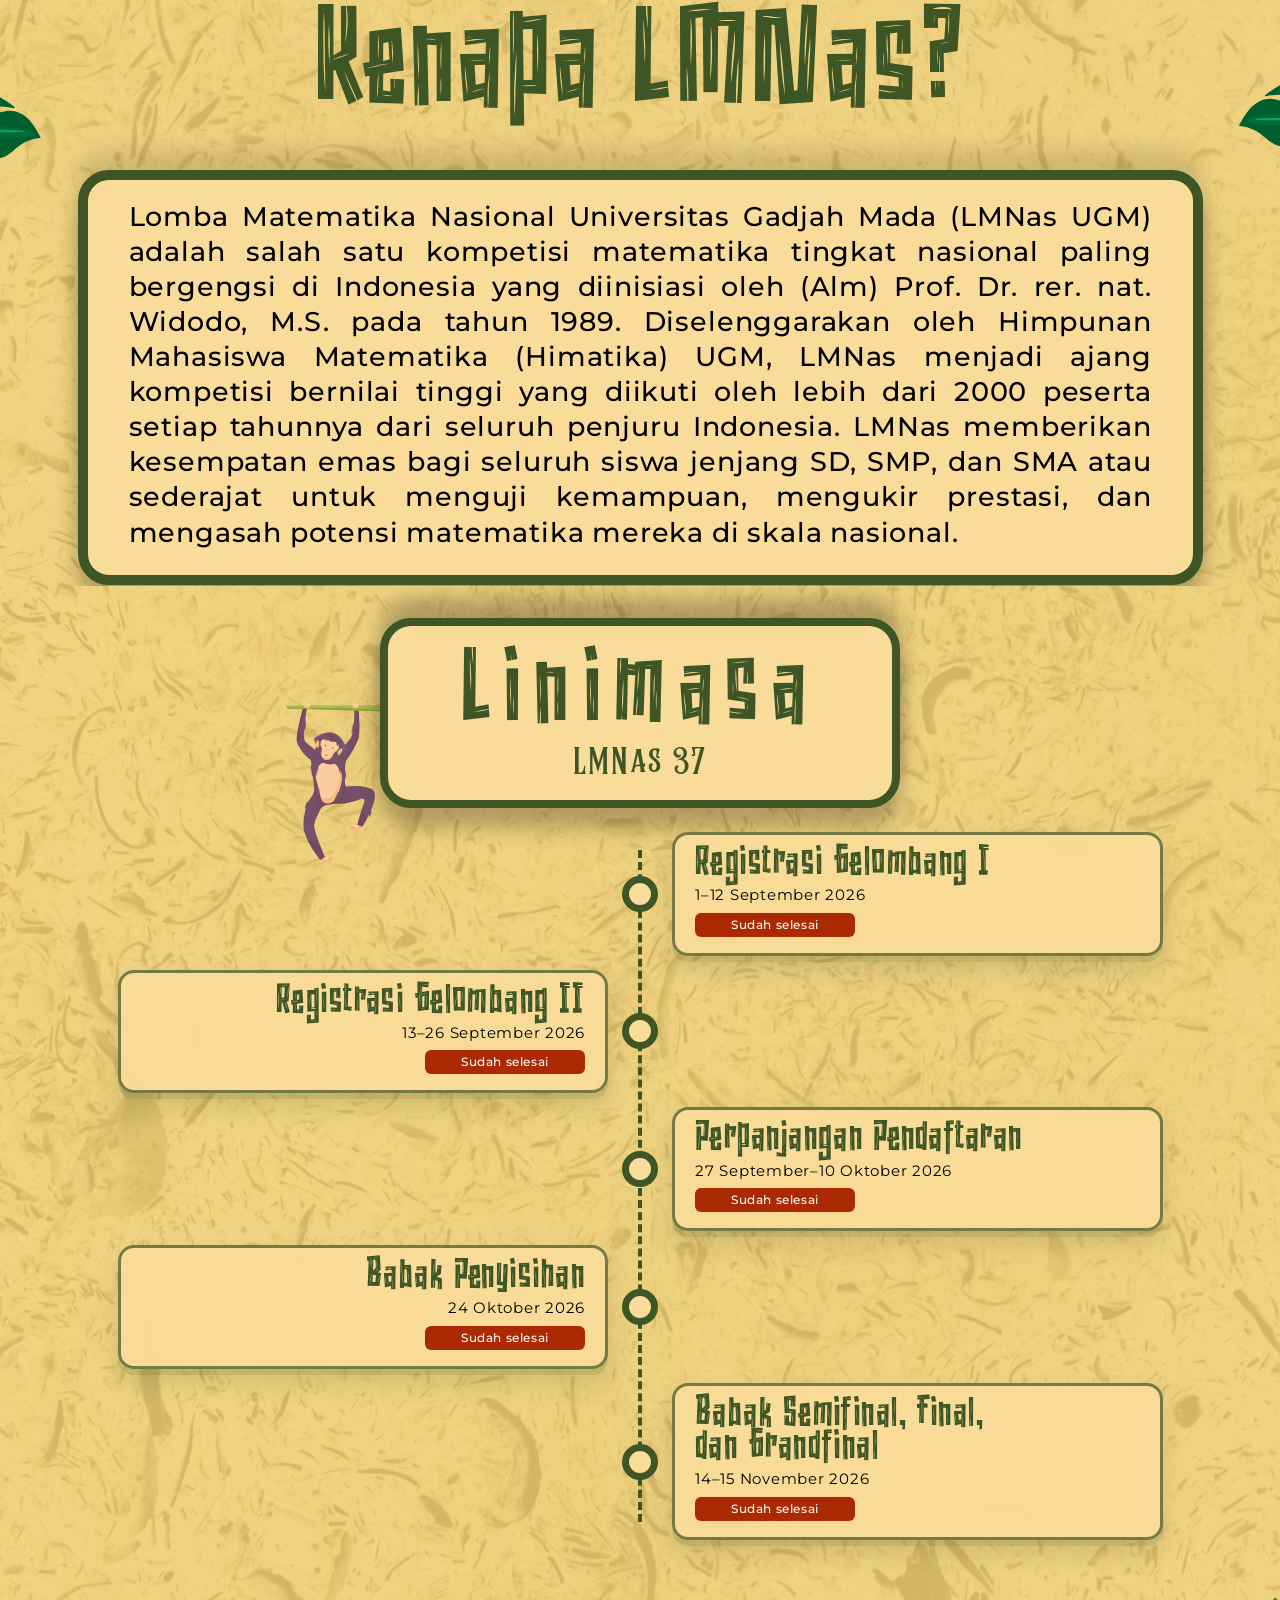
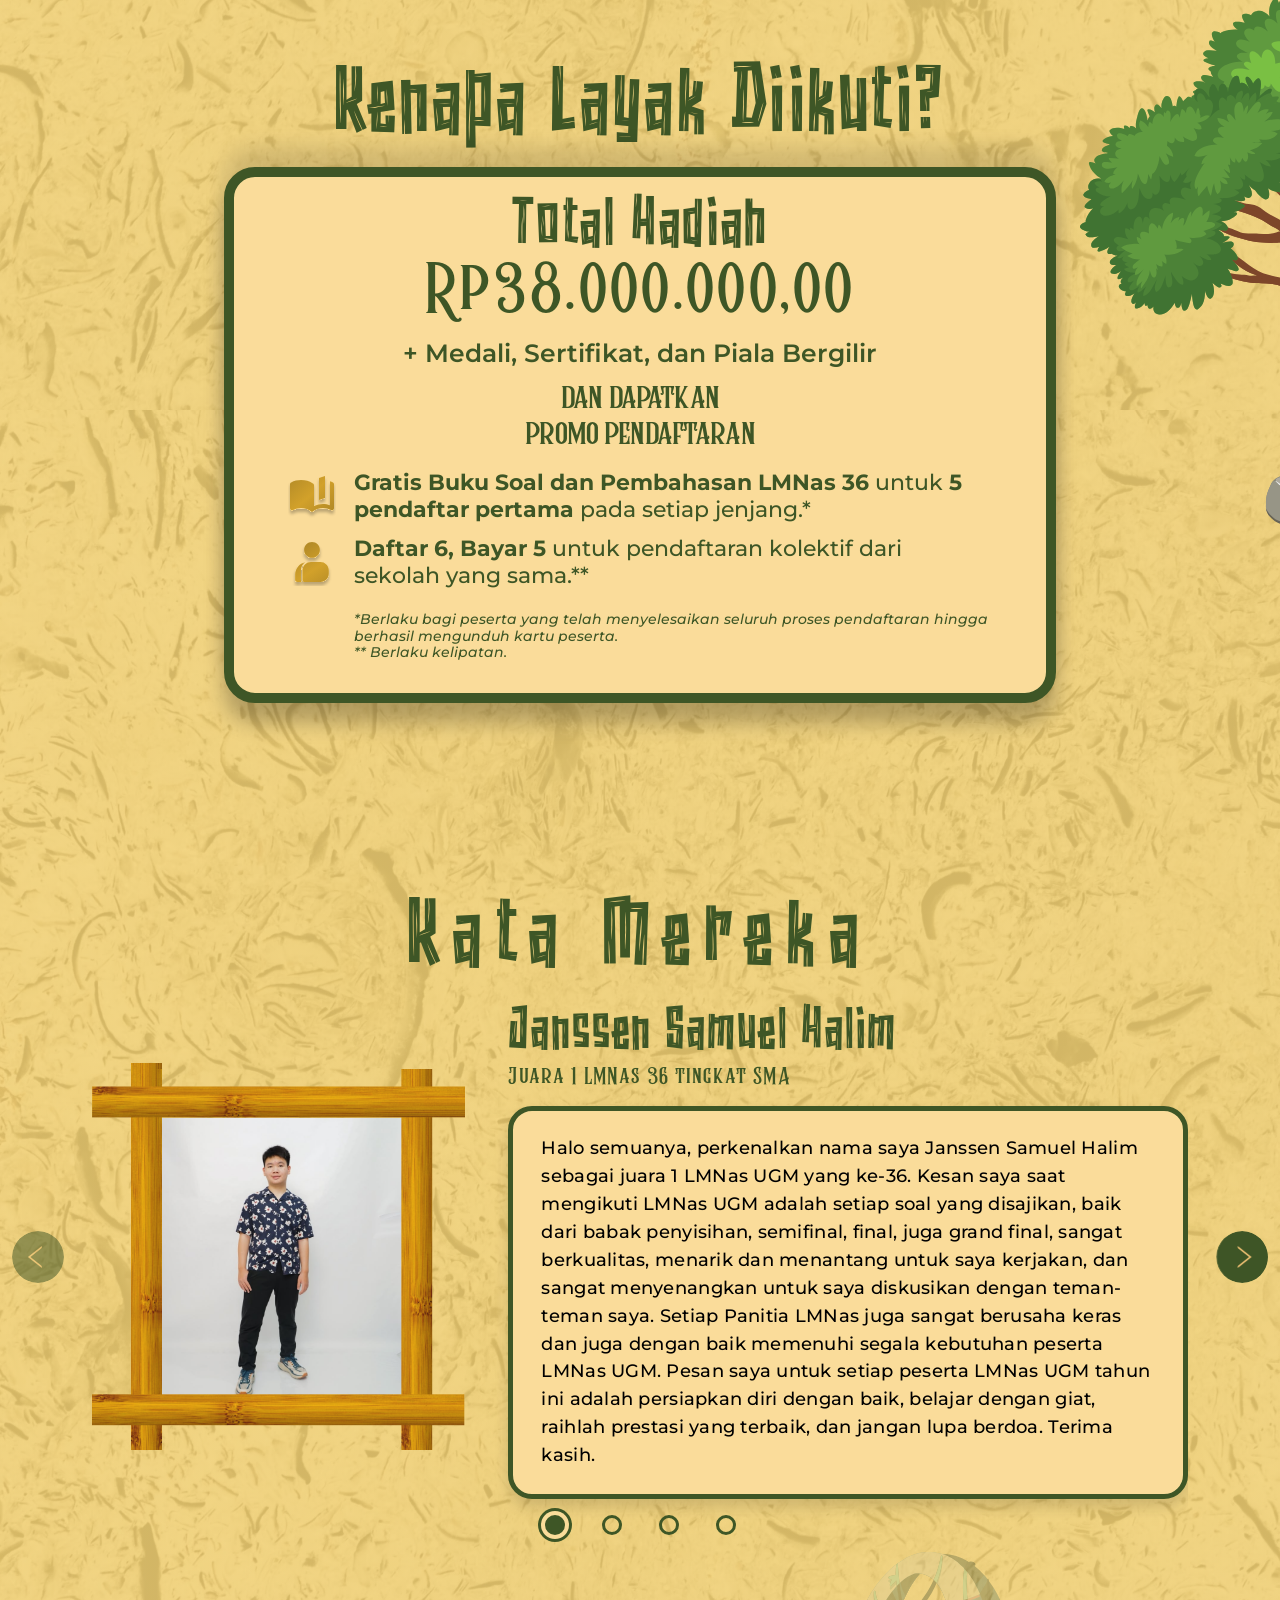
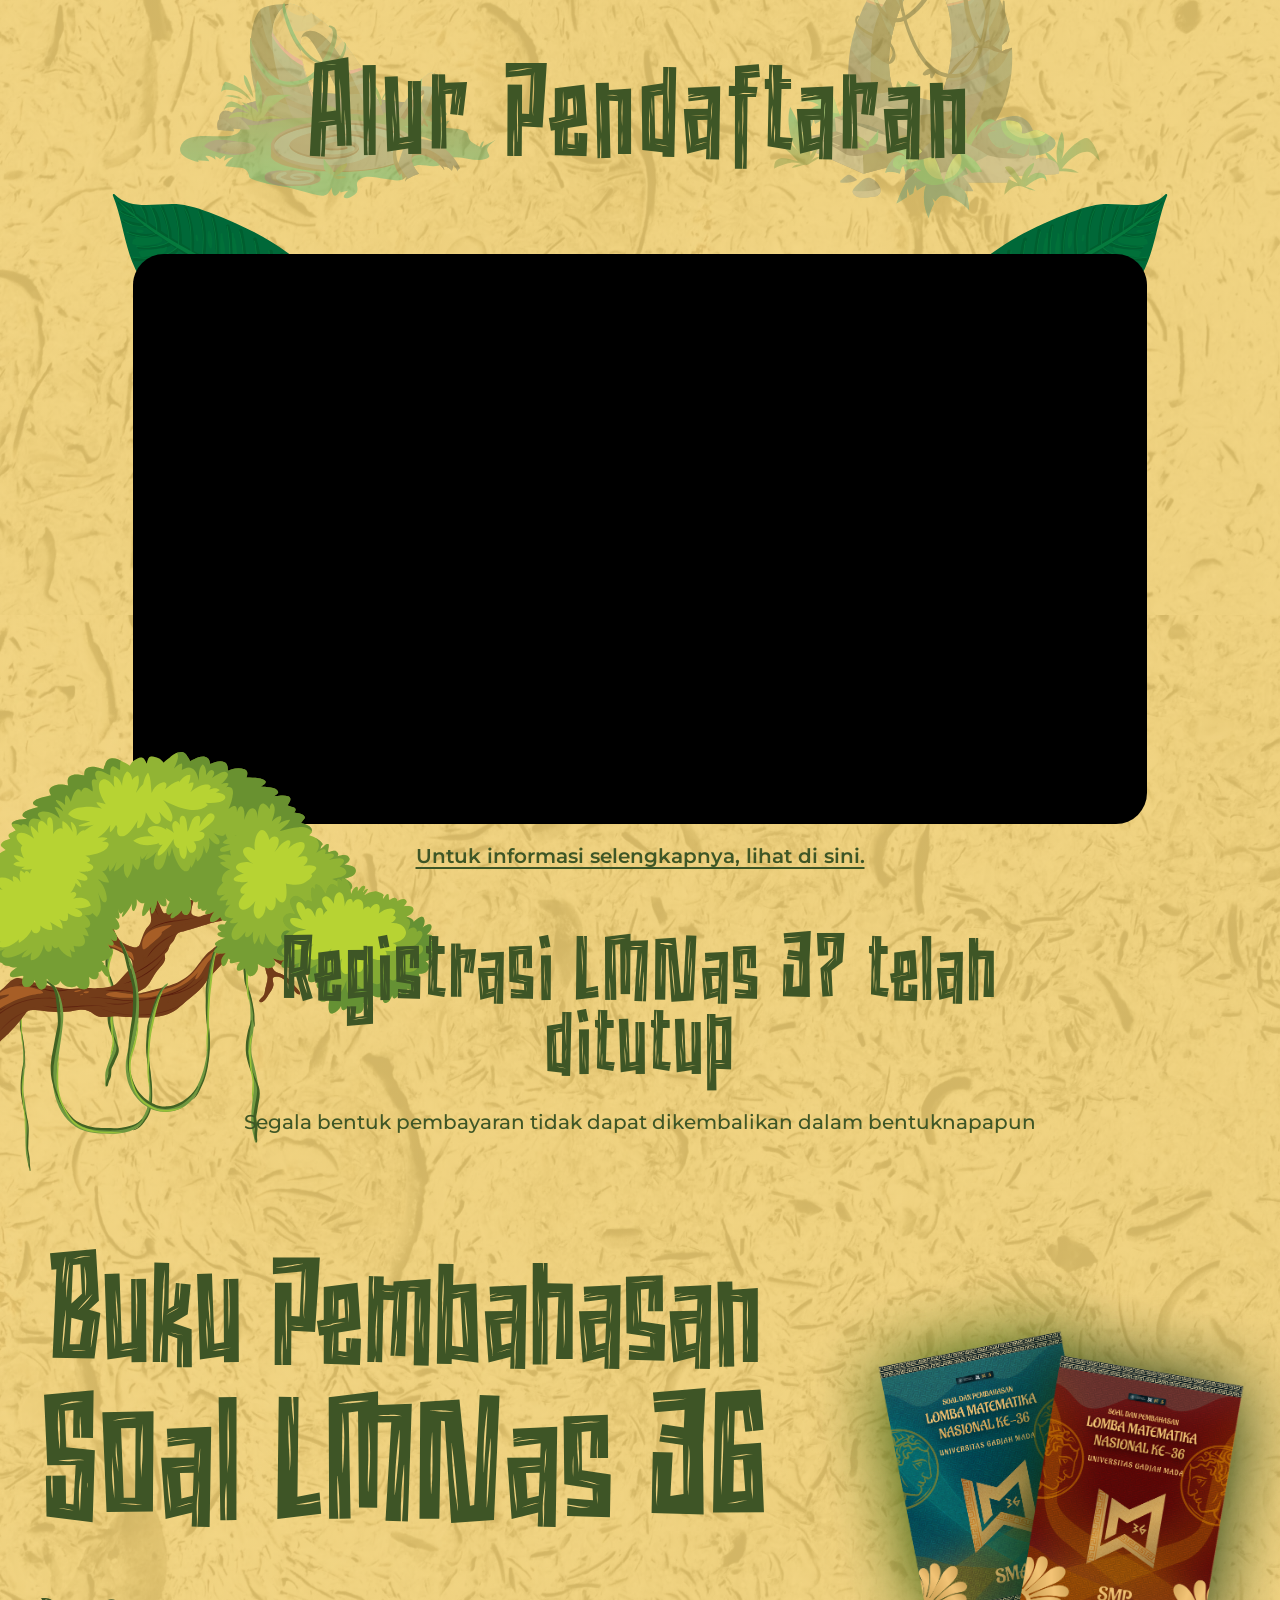
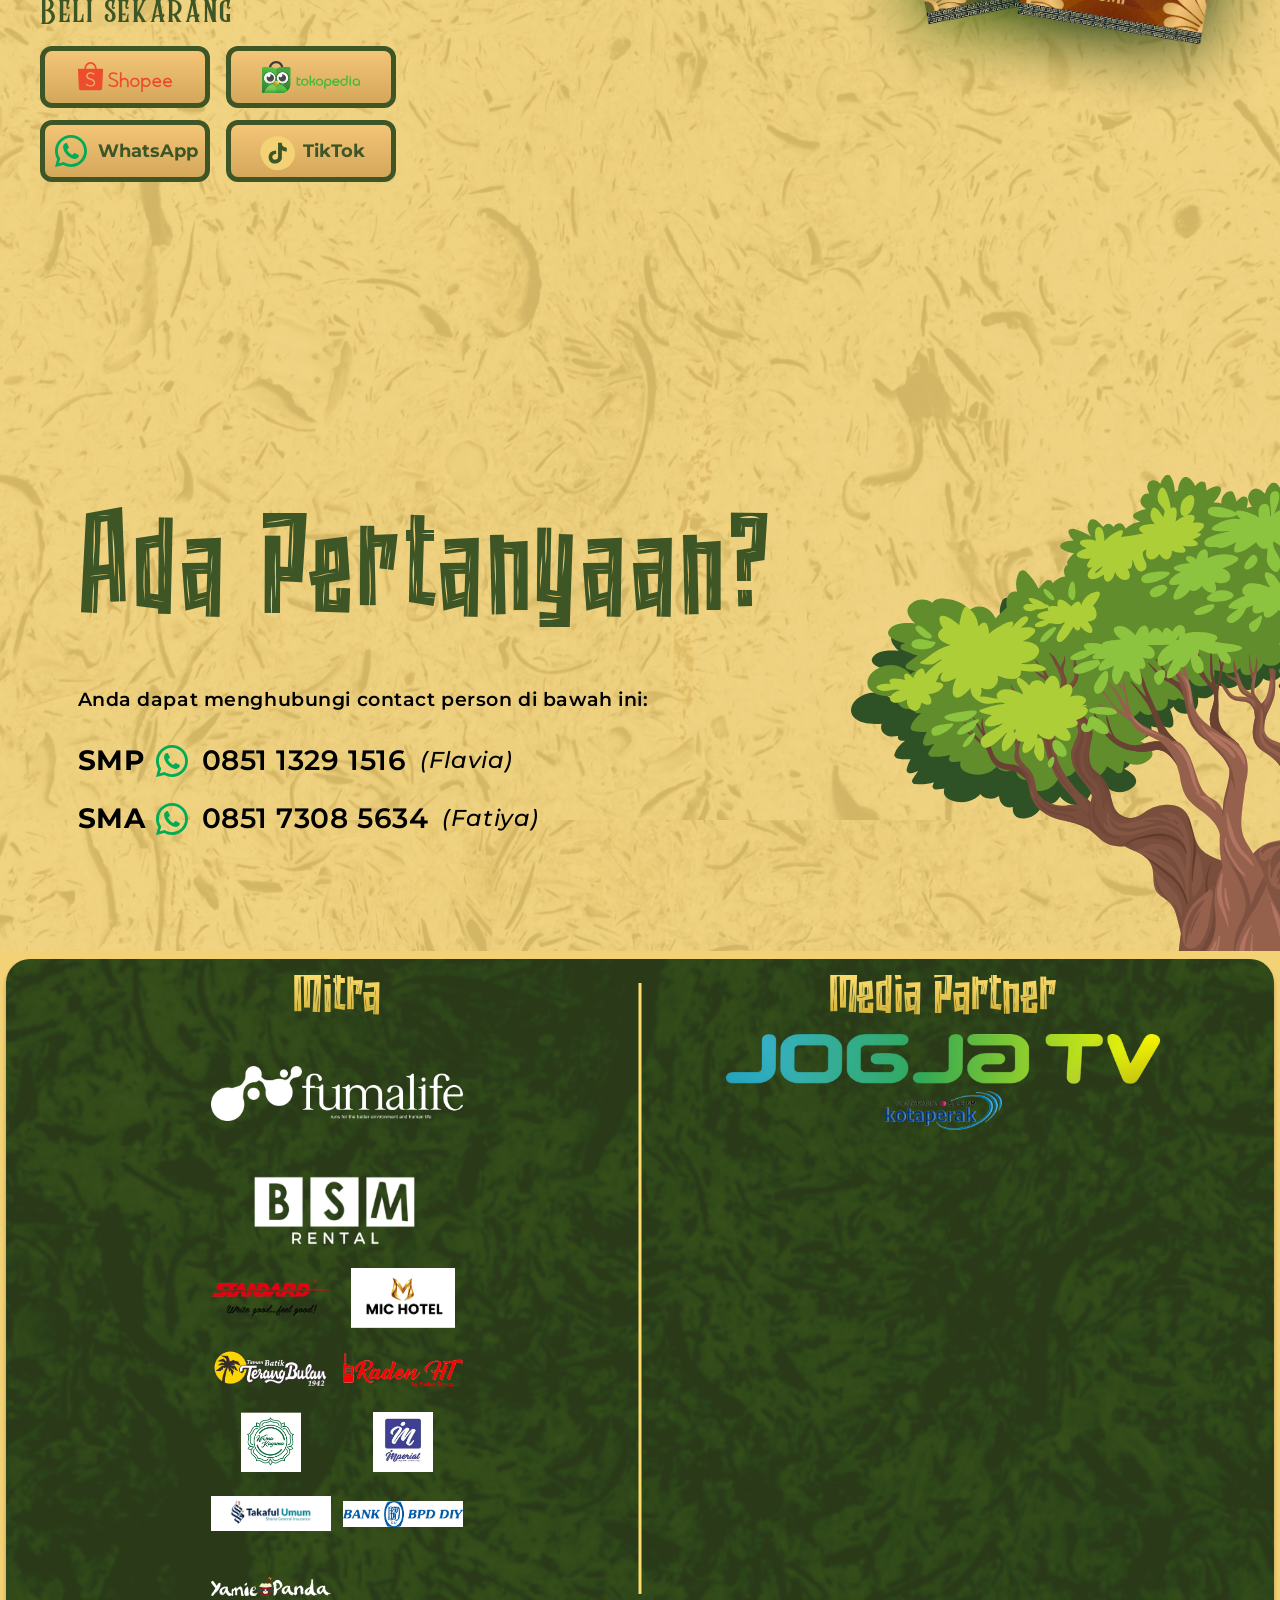
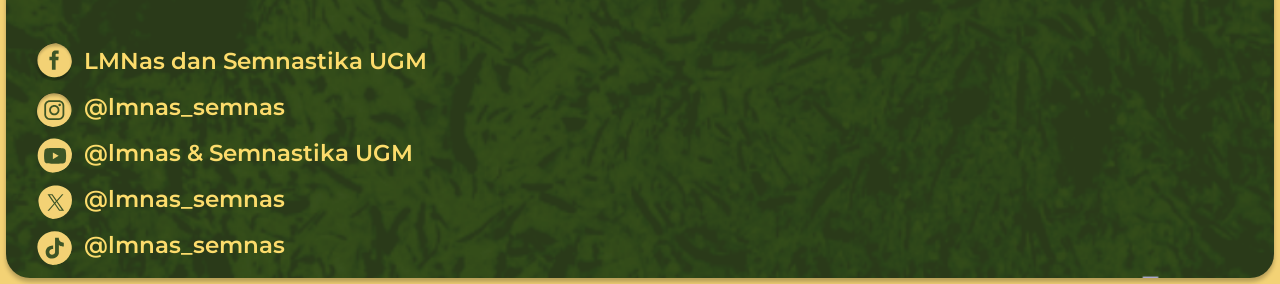
==== commit 9edf82ab: "feat: update announcement to semifinal results" ====
--- a/index.html
+++ b/index.html
@@ -35,7 +35,7 @@
     <link rel="stylesheet" href="announcement.css?v=2" />
     <script src="navigation.js?v=4" defer></script>
     <script src="archive-navigation.js?v=1" defer></script>
-    <script src="site-config.js?v=11" defer></script>
+    <script src="site-config.js?v=12" defer></script>
     <script src="announcement.js?v=2" defer></script>
     <script src="answer-key.js?v=2" defer></script>
     <script src="countdown.js?v=8" defer></script>
@@ -44,10 +44,10 @@
   <body>
     <aside class="floating-announcement" data-preliminary-announcement aria-labelledby="preliminary-announcement-title">
       <div class="floating-announcement-copy">
-        <h2 id="preliminary-announcement-title">Pengumuman Babak Penyisihan LMNas 37</h2>
+        <h2 id="preliminary-announcement-title">Pengumuman Hasil Babak Semifinal LMNas 37</h2>
         <p data-announcement-body>Tautan pengumuman akan tersedia segera.</p>
       </div>
-      <button class="floating-announcement-close" data-announcement-close type="button" aria-label="Tutup pengumuman babak penyisihan"><span aria-hidden="true">×</span></button>
+      <button class="floating-announcement-close" data-announcement-close type="button" aria-label="Tutup pengumuman hasil babak semifinal"><span aria-hidden="true">×</span></button>
     </aside>
     <a class="skip-link" href="#main-content">Lewati ke konten utama</a>
 
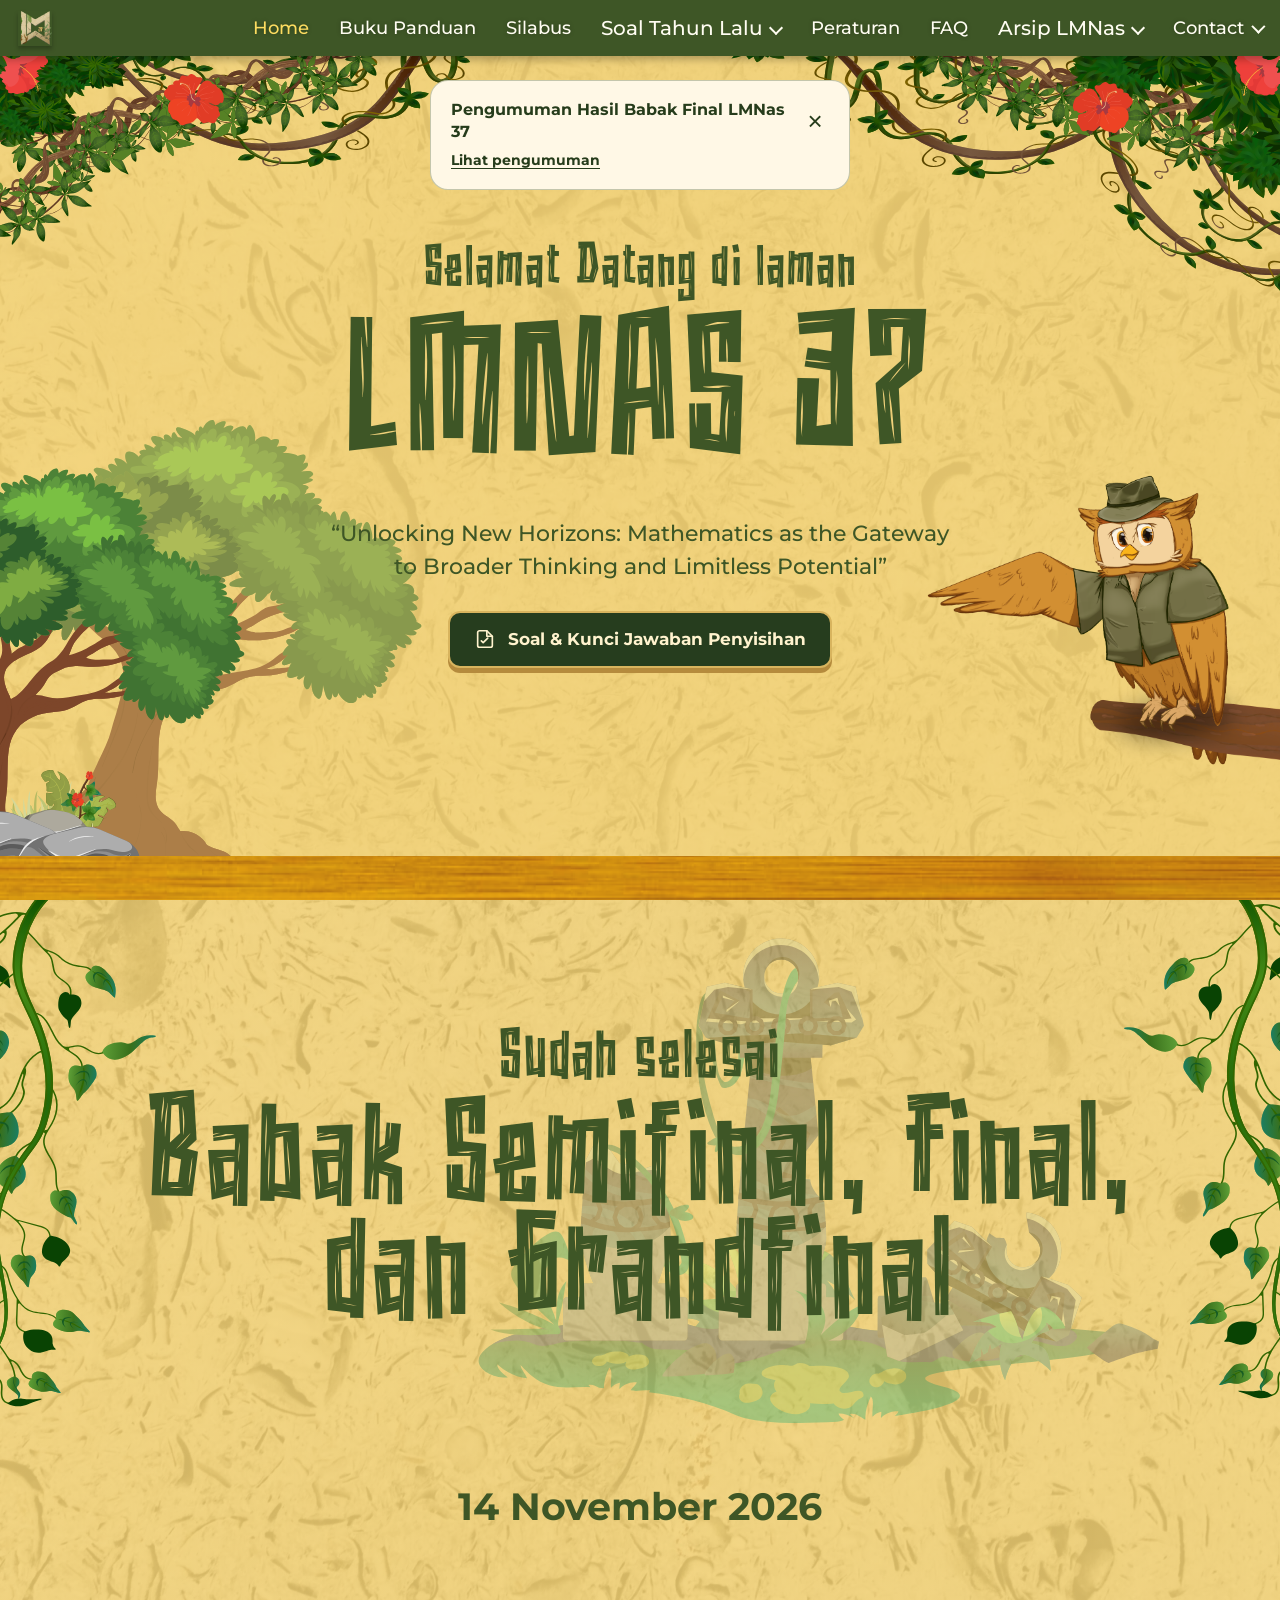
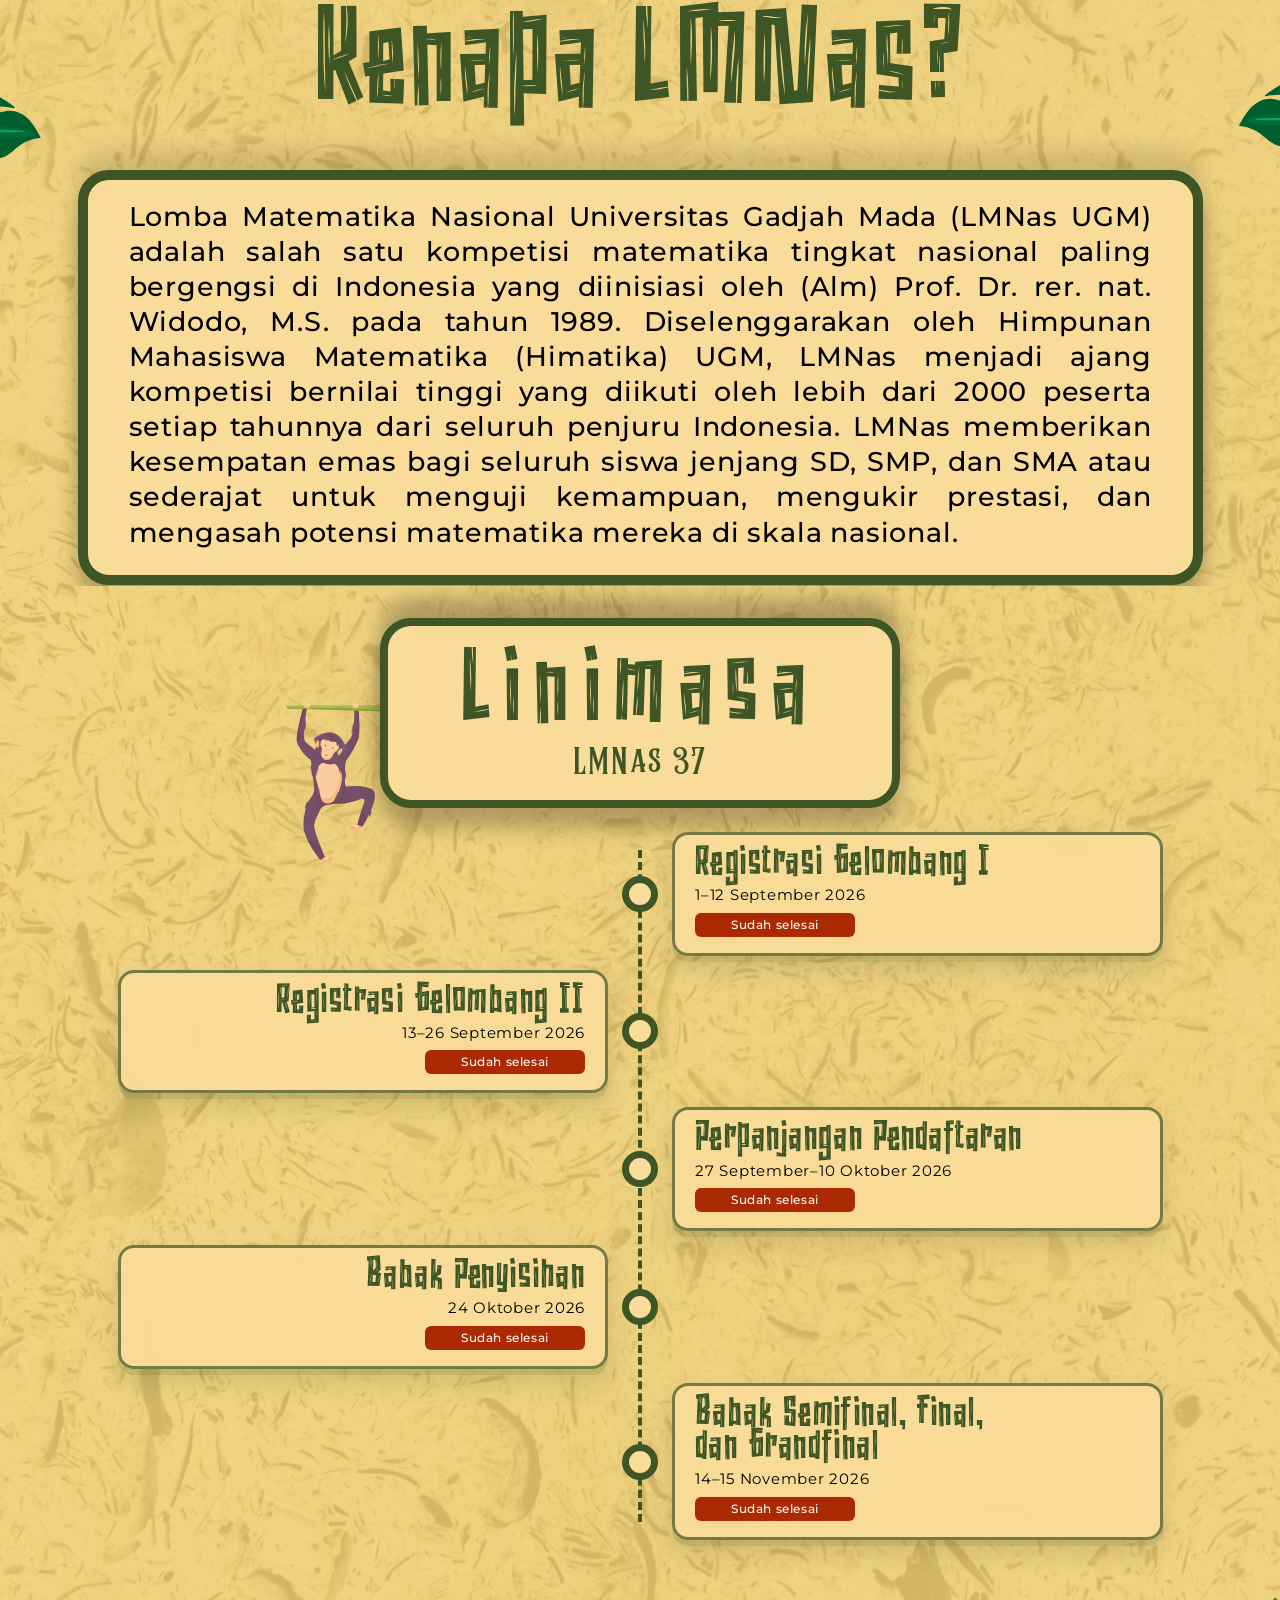
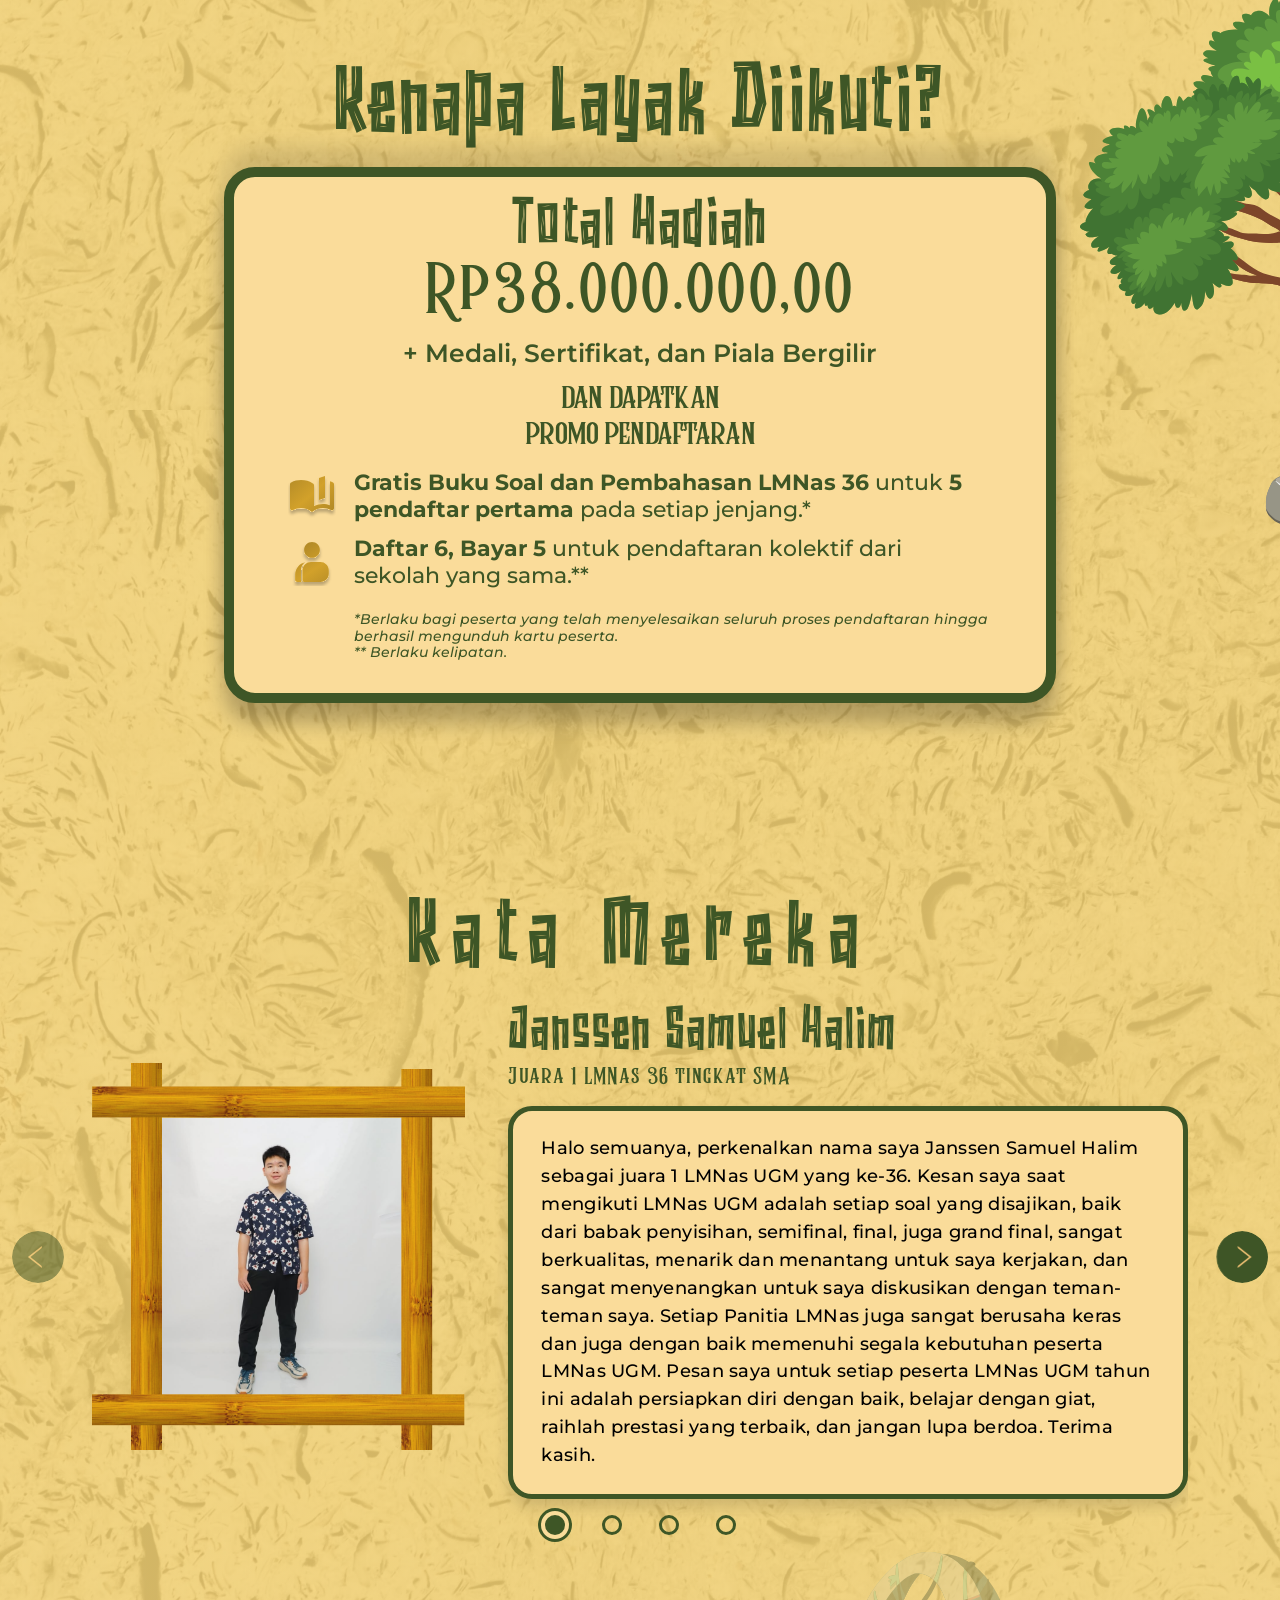
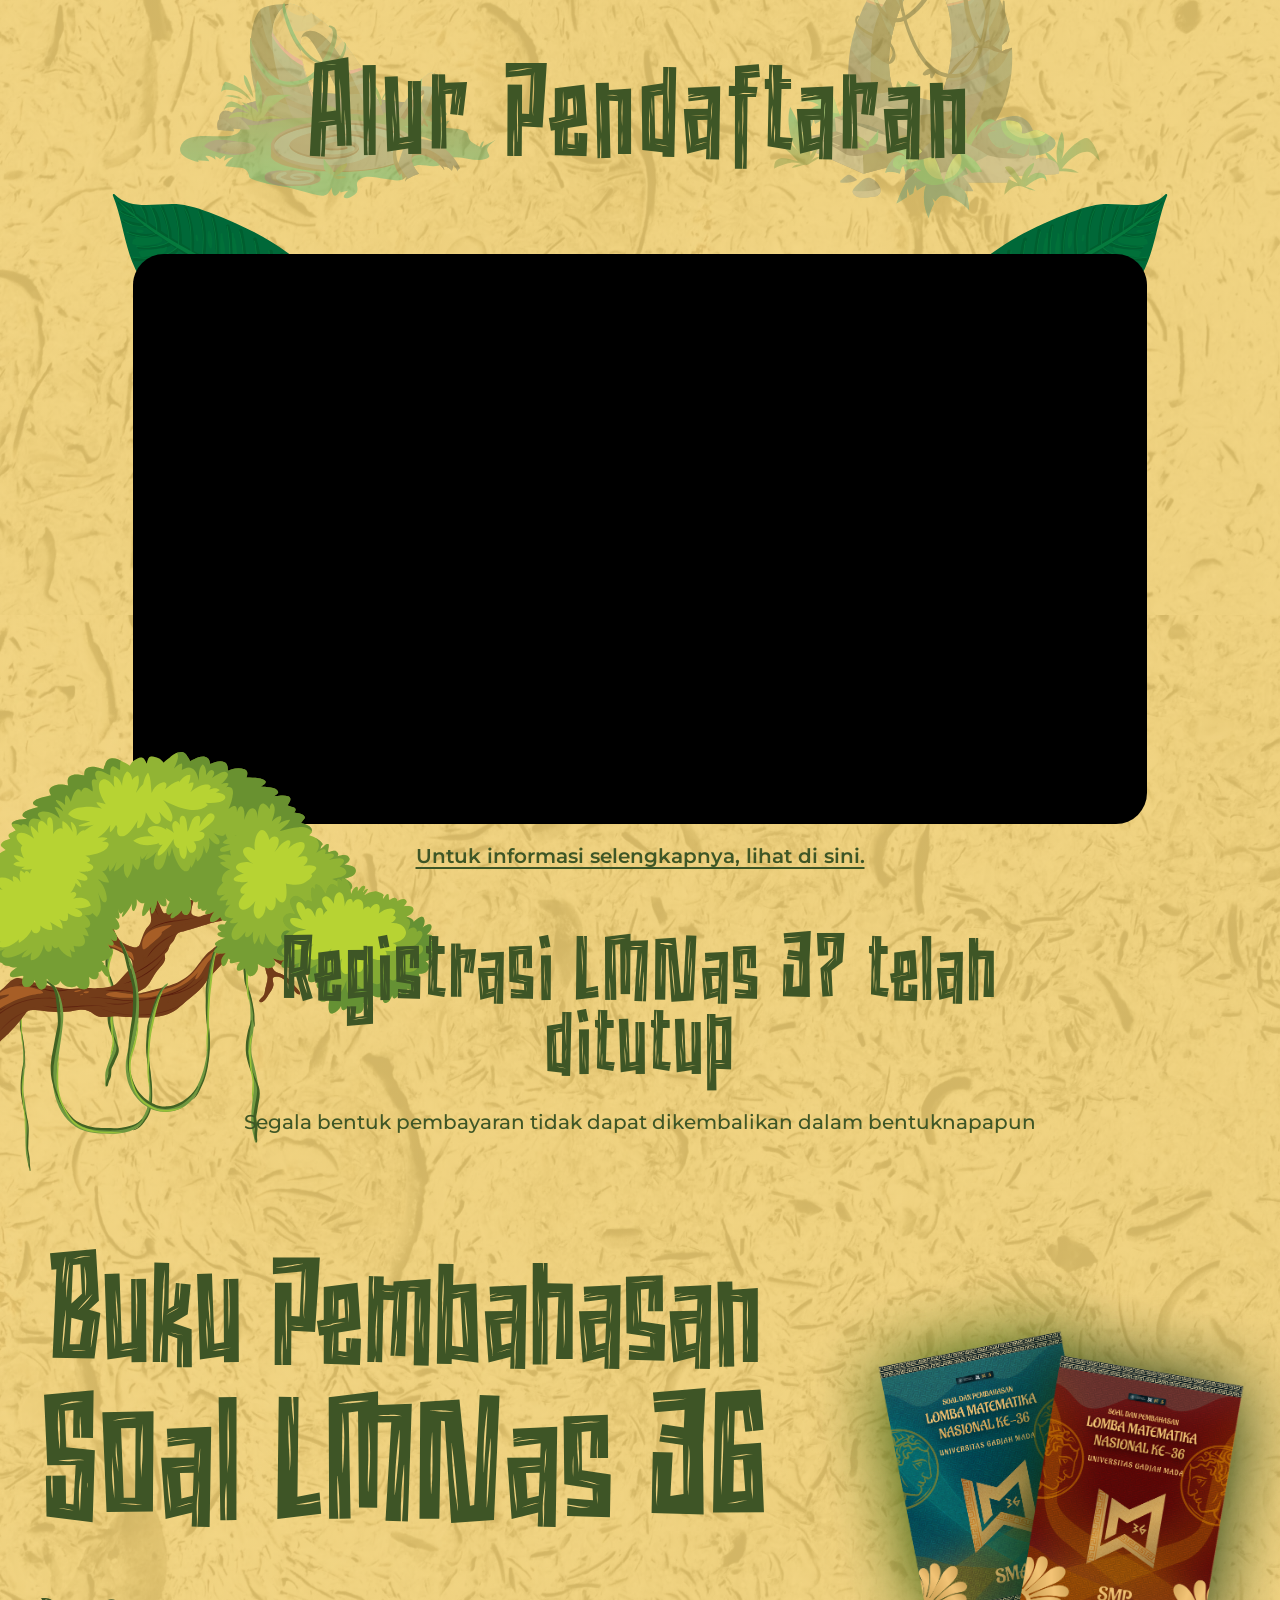
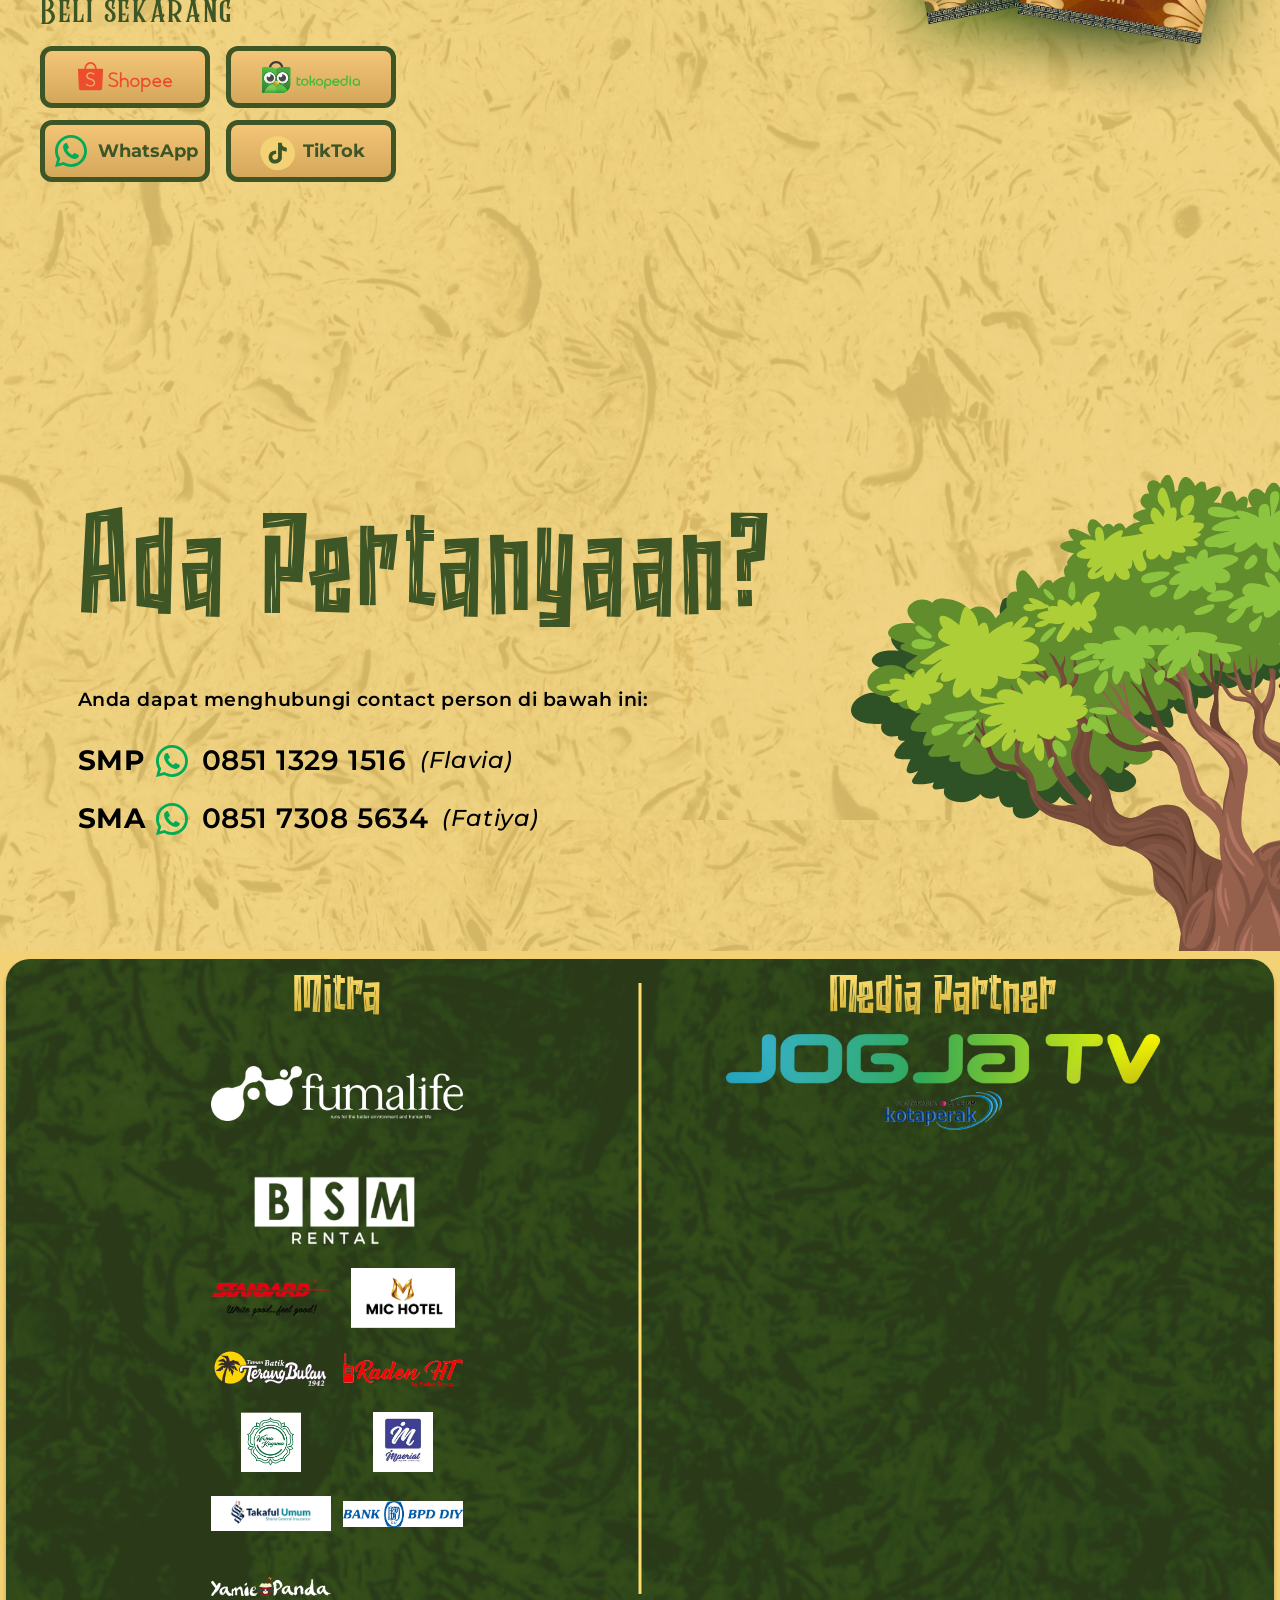
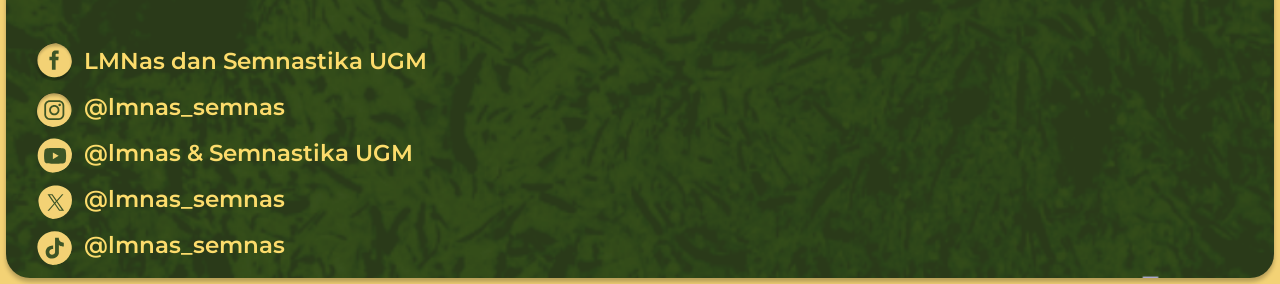
==== commit 376d21e9: "feat: update announcement to final-round results" ====
--- a/index.html
+++ b/index.html
@@ -35,7 +35,7 @@
     <link rel="stylesheet" href="announcement.css?v=2" />
     <script src="navigation.js?v=4" defer></script>
     <script src="archive-navigation.js?v=1" defer></script>
-    <script src="site-config.js?v=12" defer></script>
+    <script src="site-config.js?v=13" defer></script>
     <script src="announcement.js?v=2" defer></script>
     <script src="answer-key.js?v=2" defer></script>
     <script src="countdown.js?v=8" defer></script>
@@ -44,10 +44,10 @@
   <body>
     <aside class="floating-announcement" data-preliminary-announcement aria-labelledby="preliminary-announcement-title">
       <div class="floating-announcement-copy">
-        <h2 id="preliminary-announcement-title">Pengumuman Hasil Babak Semifinal LMNas 37</h2>
+        <h2 id="preliminary-announcement-title">Pengumuman Hasil Babak Final LMNas 37</h2>
         <p data-announcement-body>Tautan pengumuman akan tersedia segera.</p>
       </div>
-      <button class="floating-announcement-close" data-announcement-close type="button" aria-label="Tutup pengumuman hasil babak semifinal"><span aria-hidden="true">×</span></button>
+      <button class="floating-announcement-close" data-announcement-close type="button" aria-label="Tutup pengumuman hasil babak final"><span aria-hidden="true">×</span></button>
     </aside>
     <a class="skip-link" href="#main-content">Lewati ke konten utama</a>
 
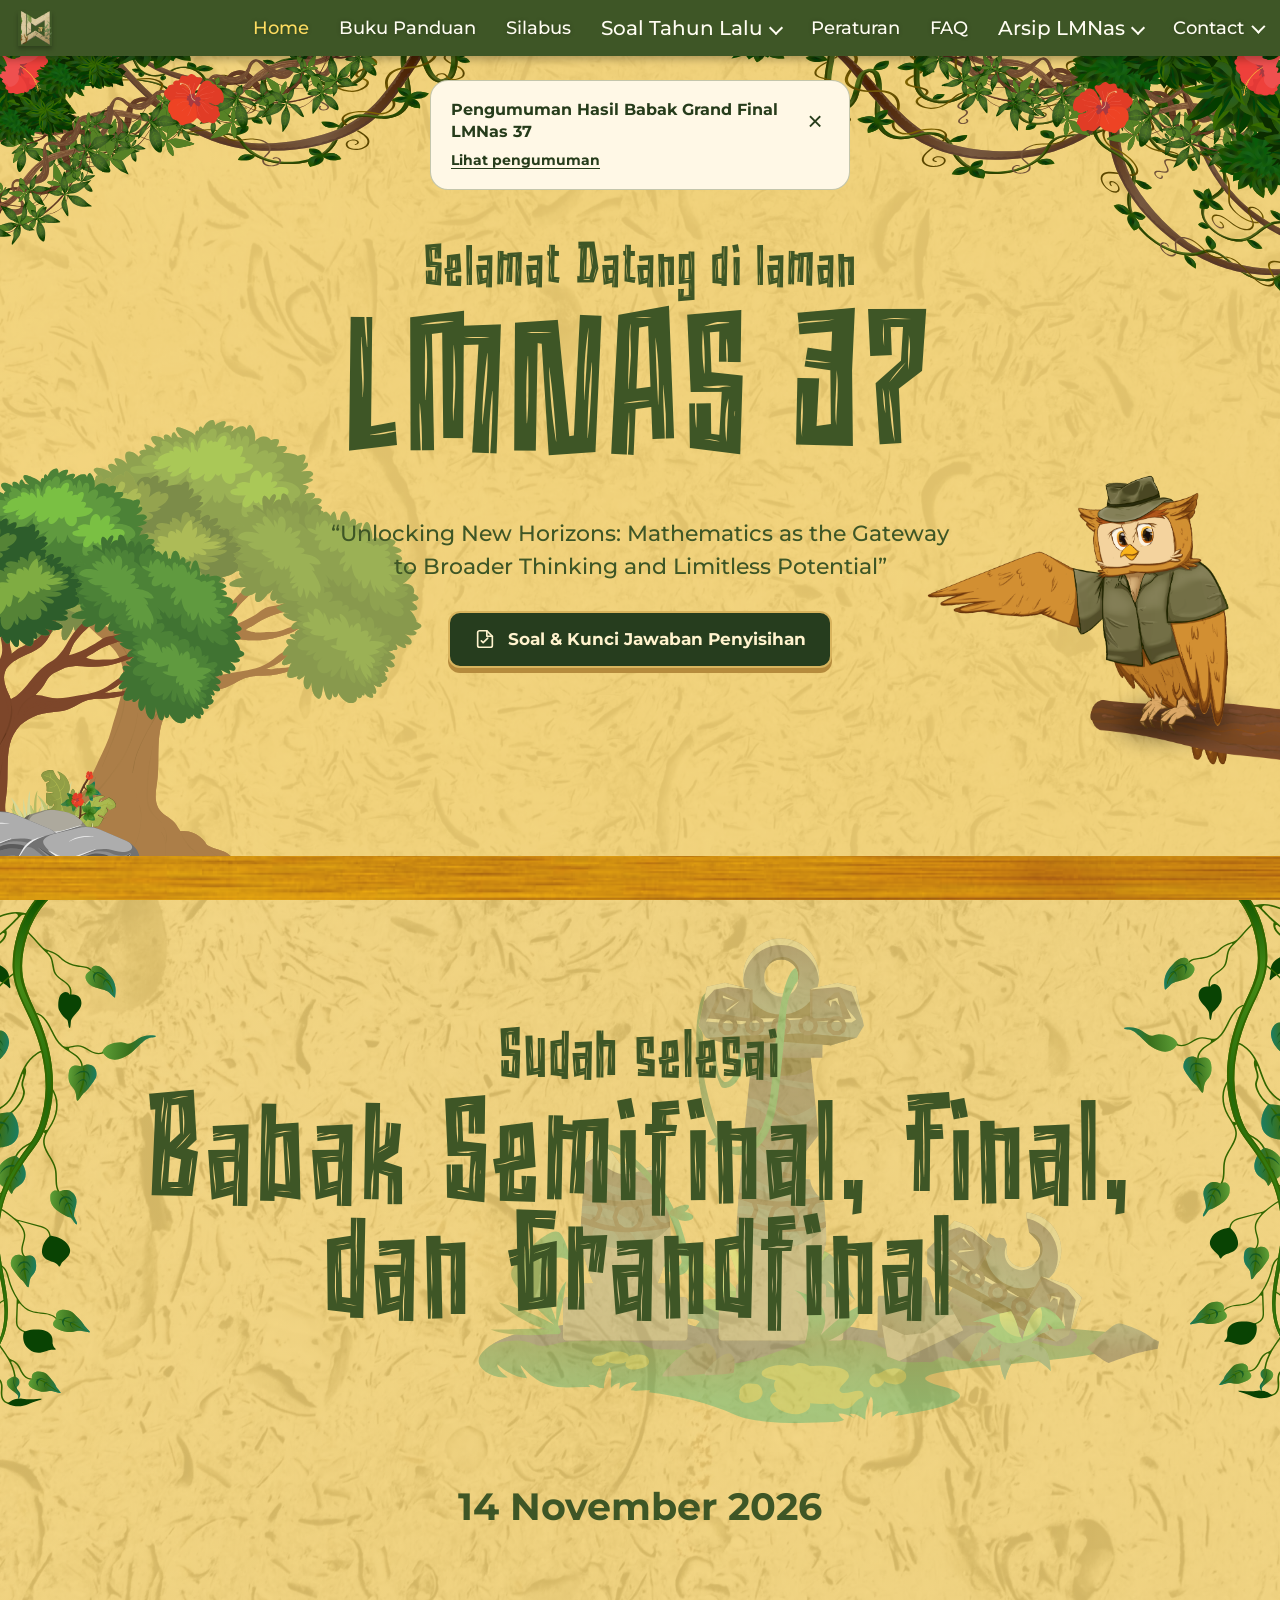
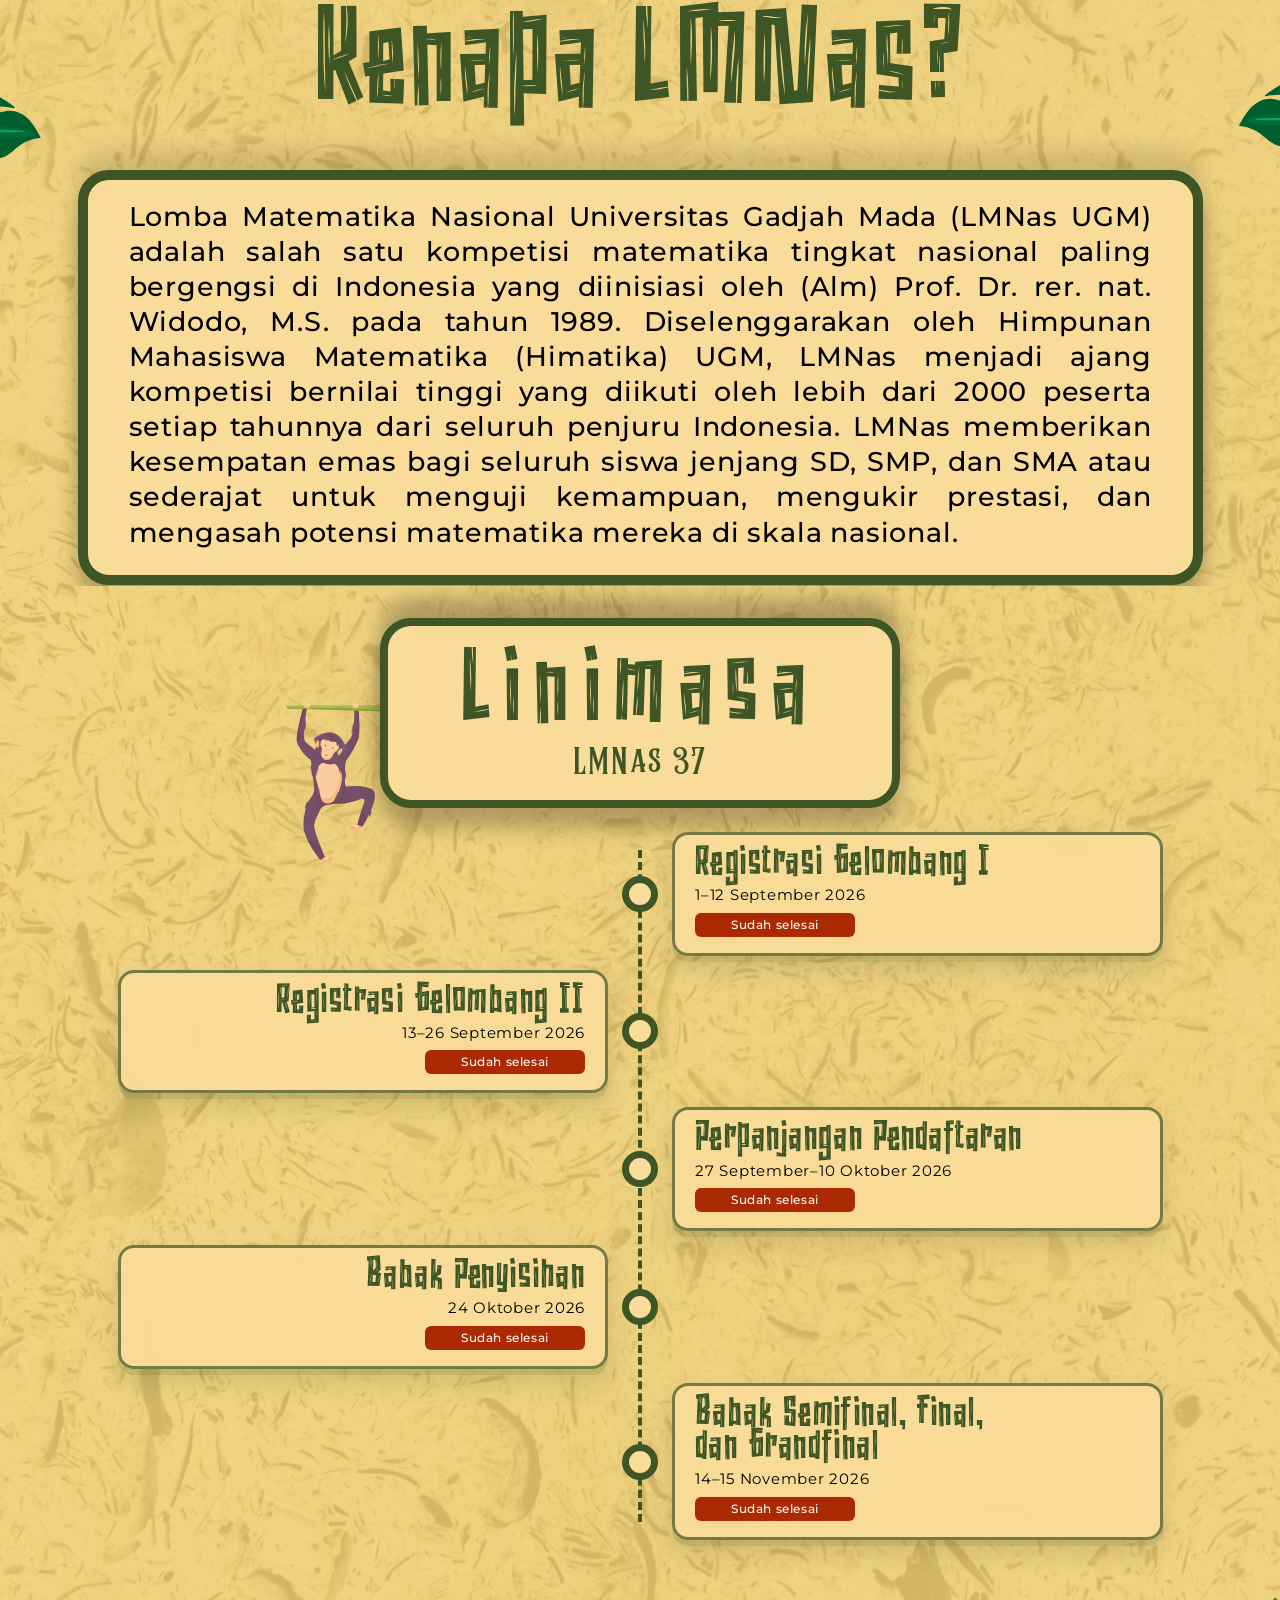
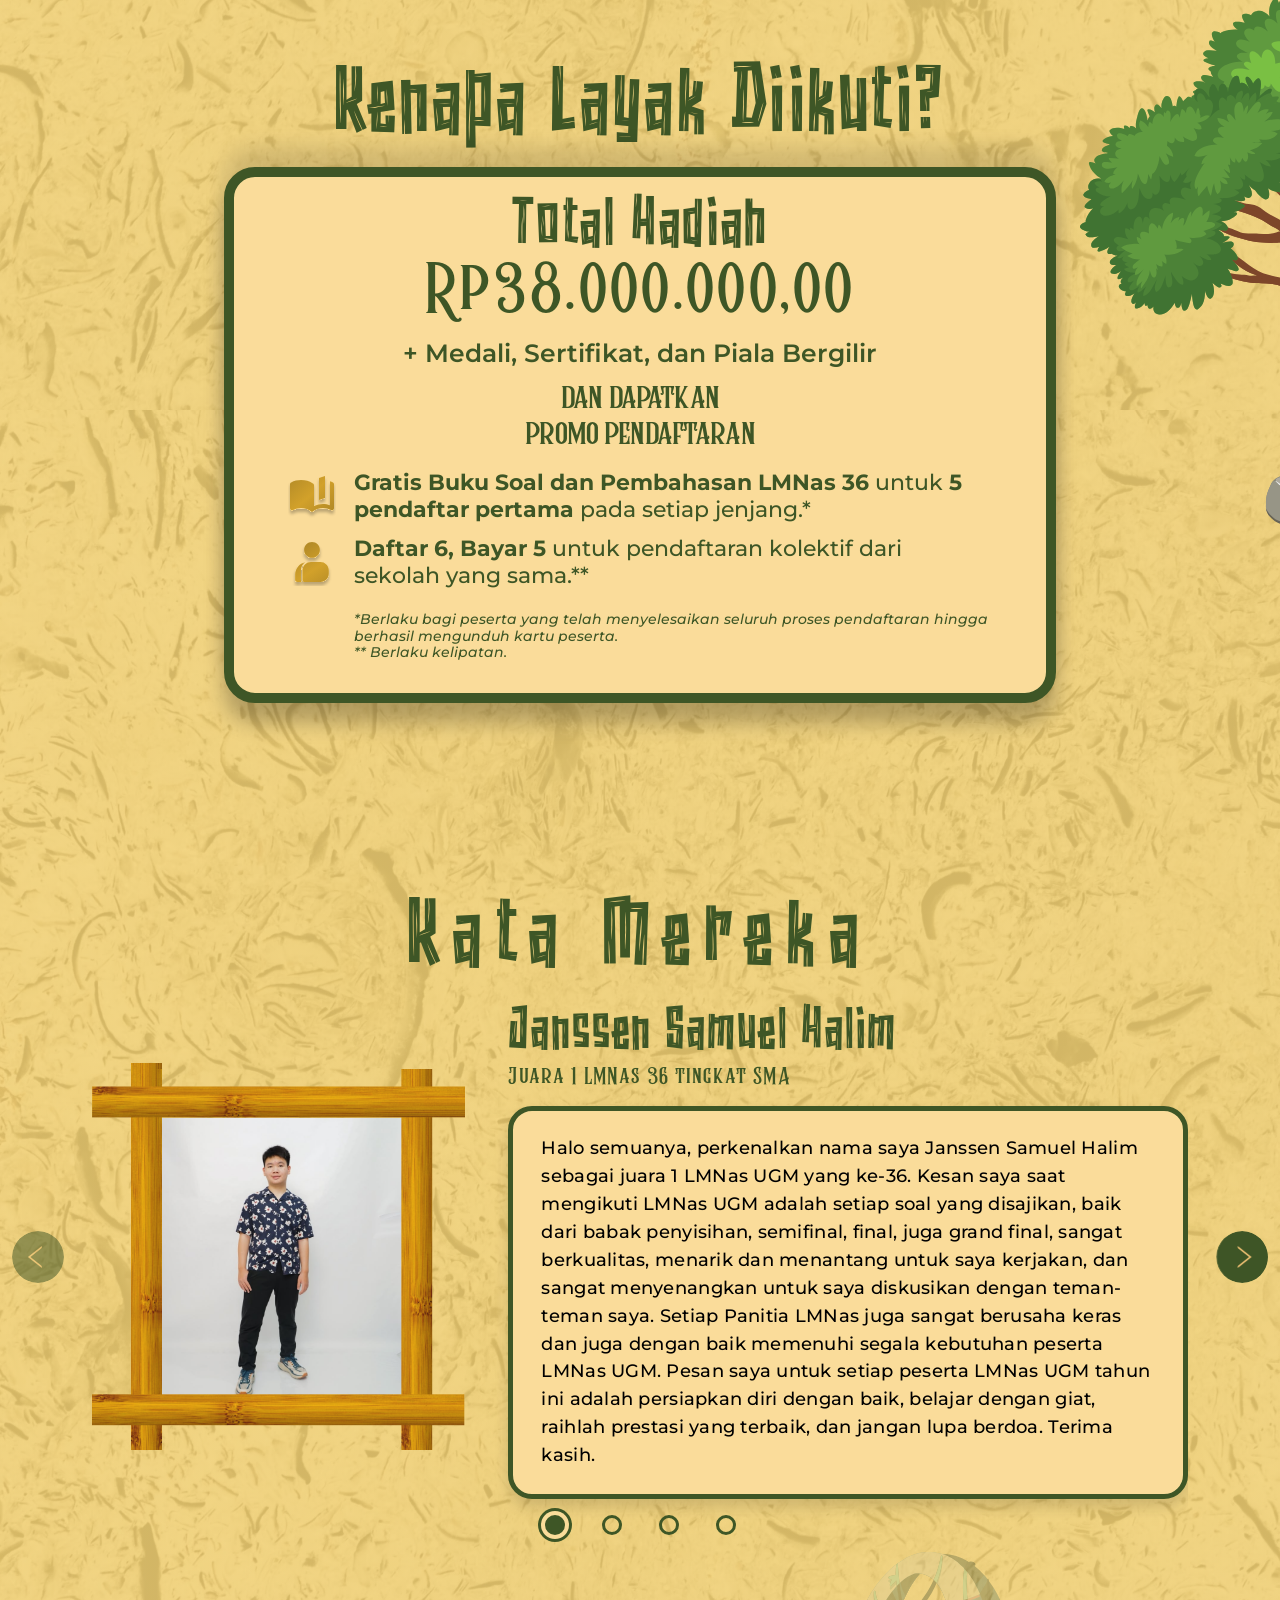
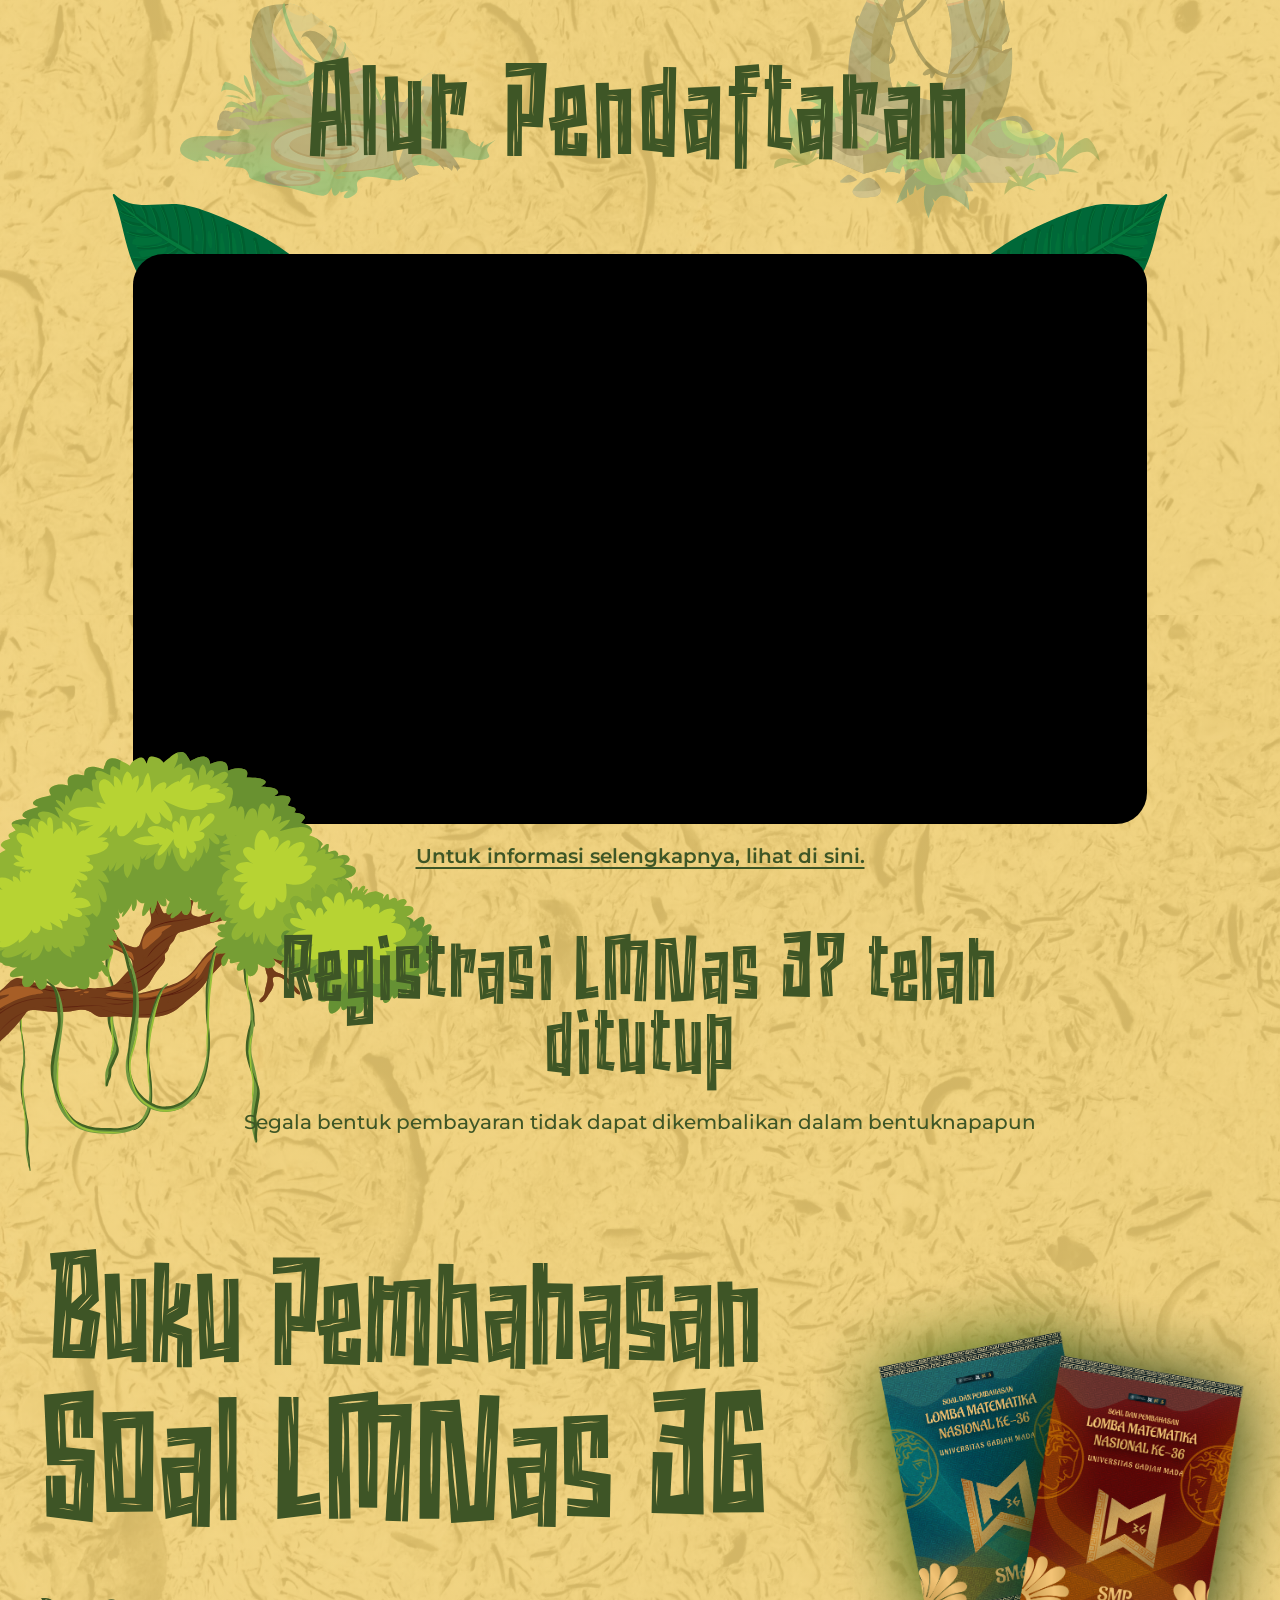
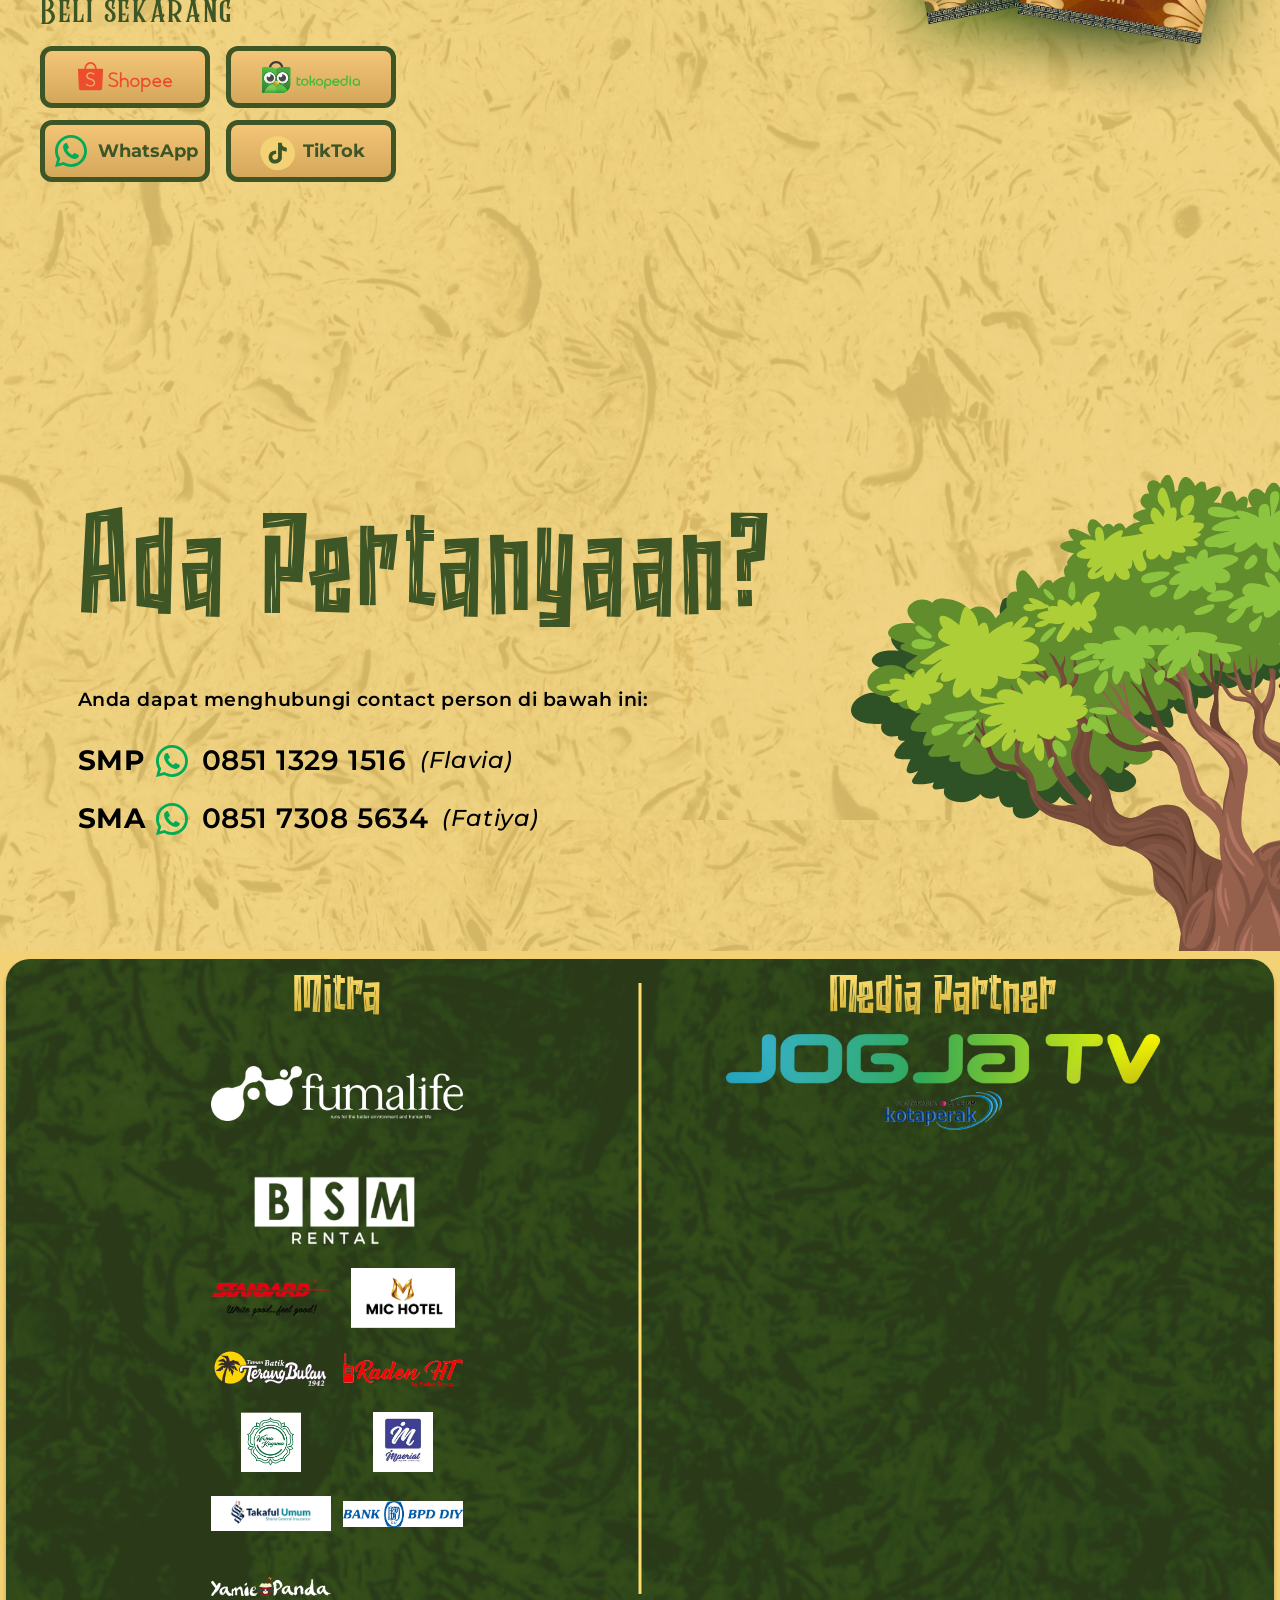
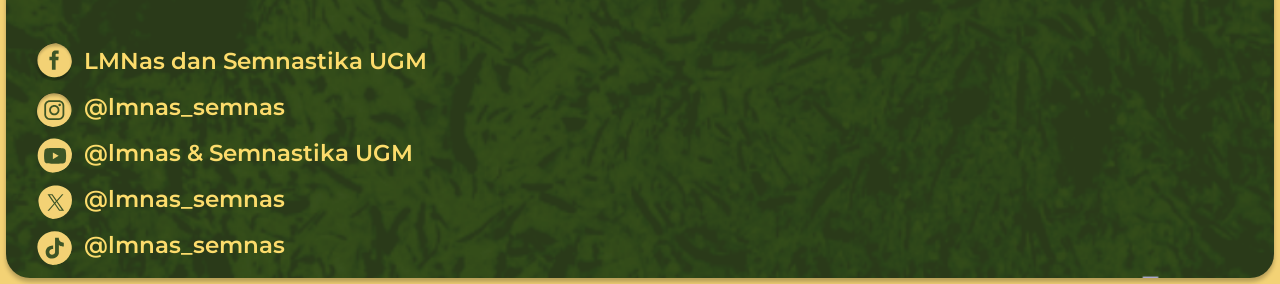
==== commit ffd58597: "feat: update announcement to grand-final results" ====
--- a/index.html
+++ b/index.html
@@ -35,7 +35,7 @@
     <link rel="stylesheet" href="announcement.css?v=2" />
     <script src="navigation.js?v=4" defer></script>
     <script src="archive-navigation.js?v=1" defer></script>
-    <script src="site-config.js?v=13" defer></script>
+    <script src="site-config.js?v=14" defer></script>
     <script src="announcement.js?v=2" defer></script>
     <script src="answer-key.js?v=2" defer></script>
     <script src="countdown.js?v=8" defer></script>
@@ -44,10 +44,10 @@
   <body>
     <aside class="floating-announcement" data-preliminary-announcement aria-labelledby="preliminary-announcement-title">
       <div class="floating-announcement-copy">
-        <h2 id="preliminary-announcement-title">Pengumuman Hasil Babak Final LMNas 37</h2>
+        <h2 id="preliminary-announcement-title">Pengumuman Hasil Babak Grand Final LMNas 37</h2>
         <p data-announcement-body>Tautan pengumuman akan tersedia segera.</p>
       </div>
-      <button class="floating-announcement-close" data-announcement-close type="button" aria-label="Tutup pengumuman hasil babak final"><span aria-hidden="true">×</span></button>
+      <button class="floating-announcement-close" data-announcement-close type="button" aria-label="Tutup pengumuman hasil babak grand final"><span aria-hidden="true">×</span></button>
     </aside>
     <a class="skip-link" href="#main-content">Lewati ke konten utama</a>
 
